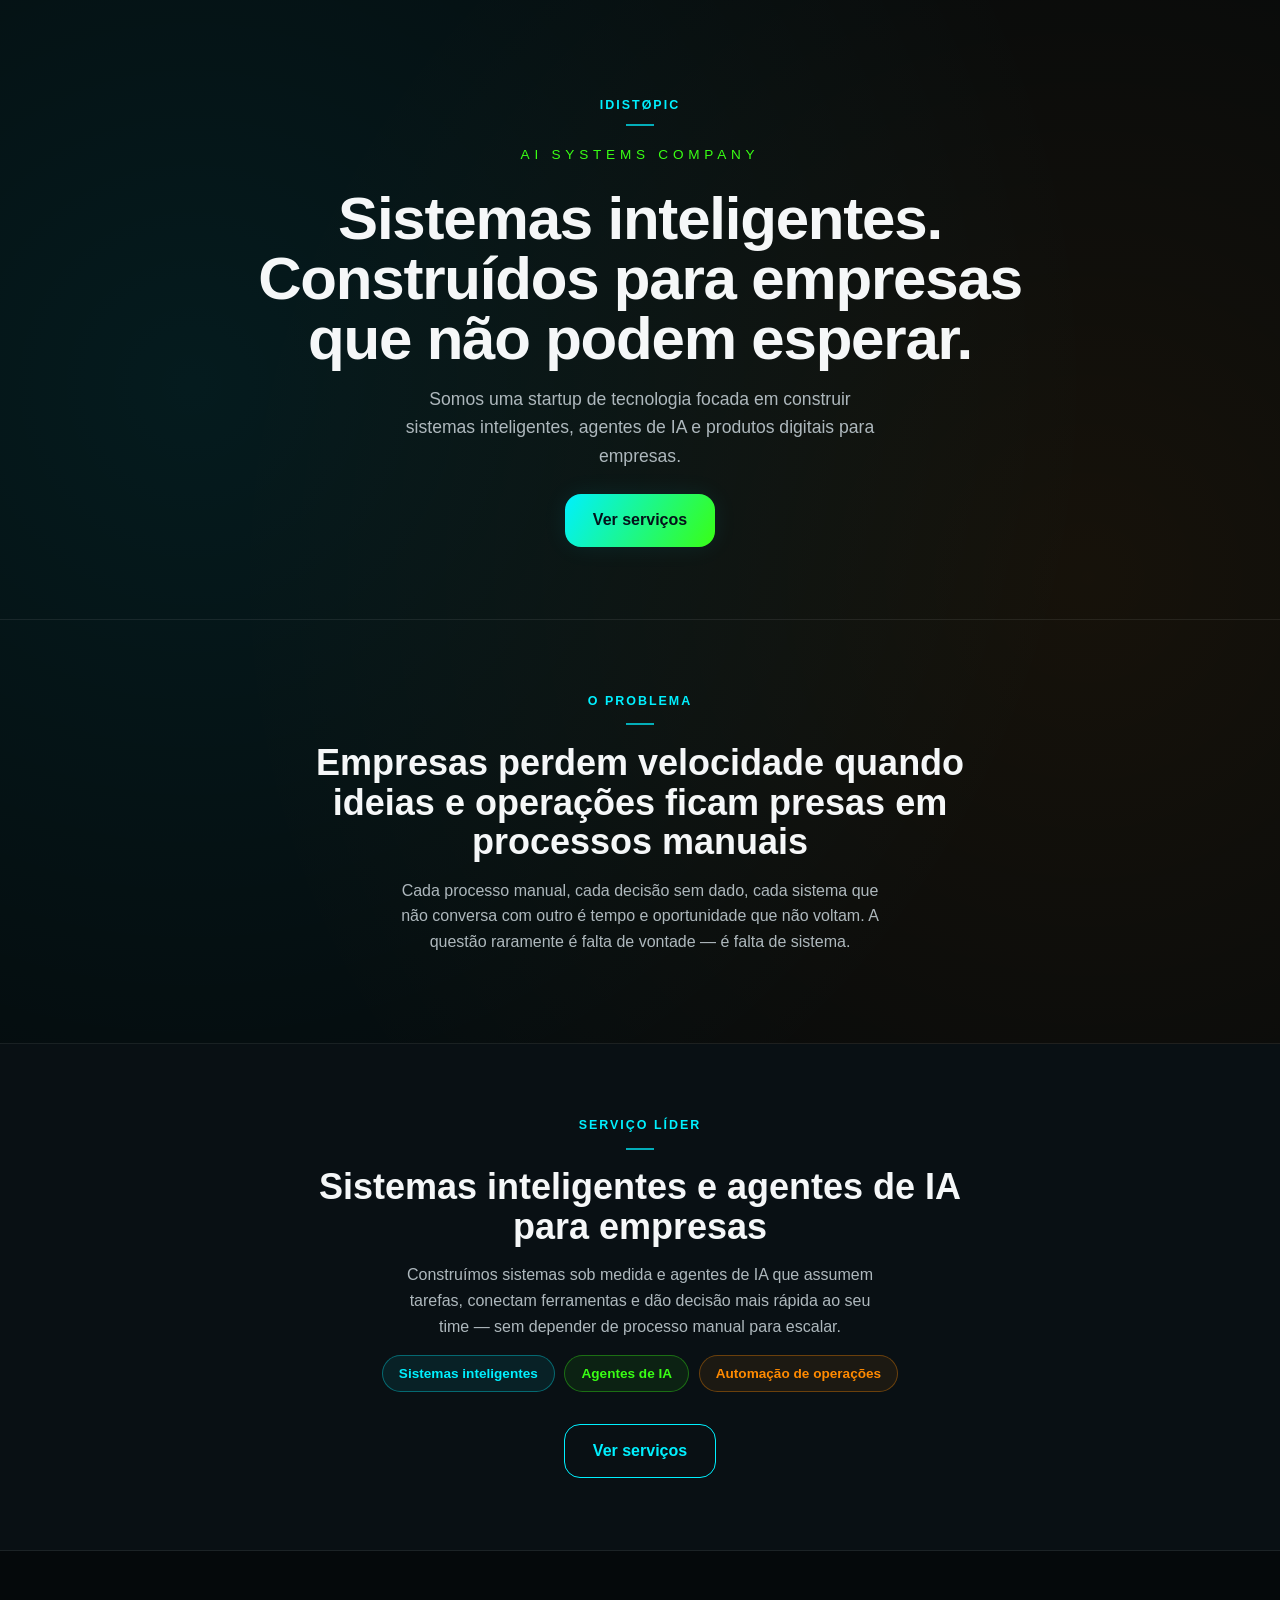
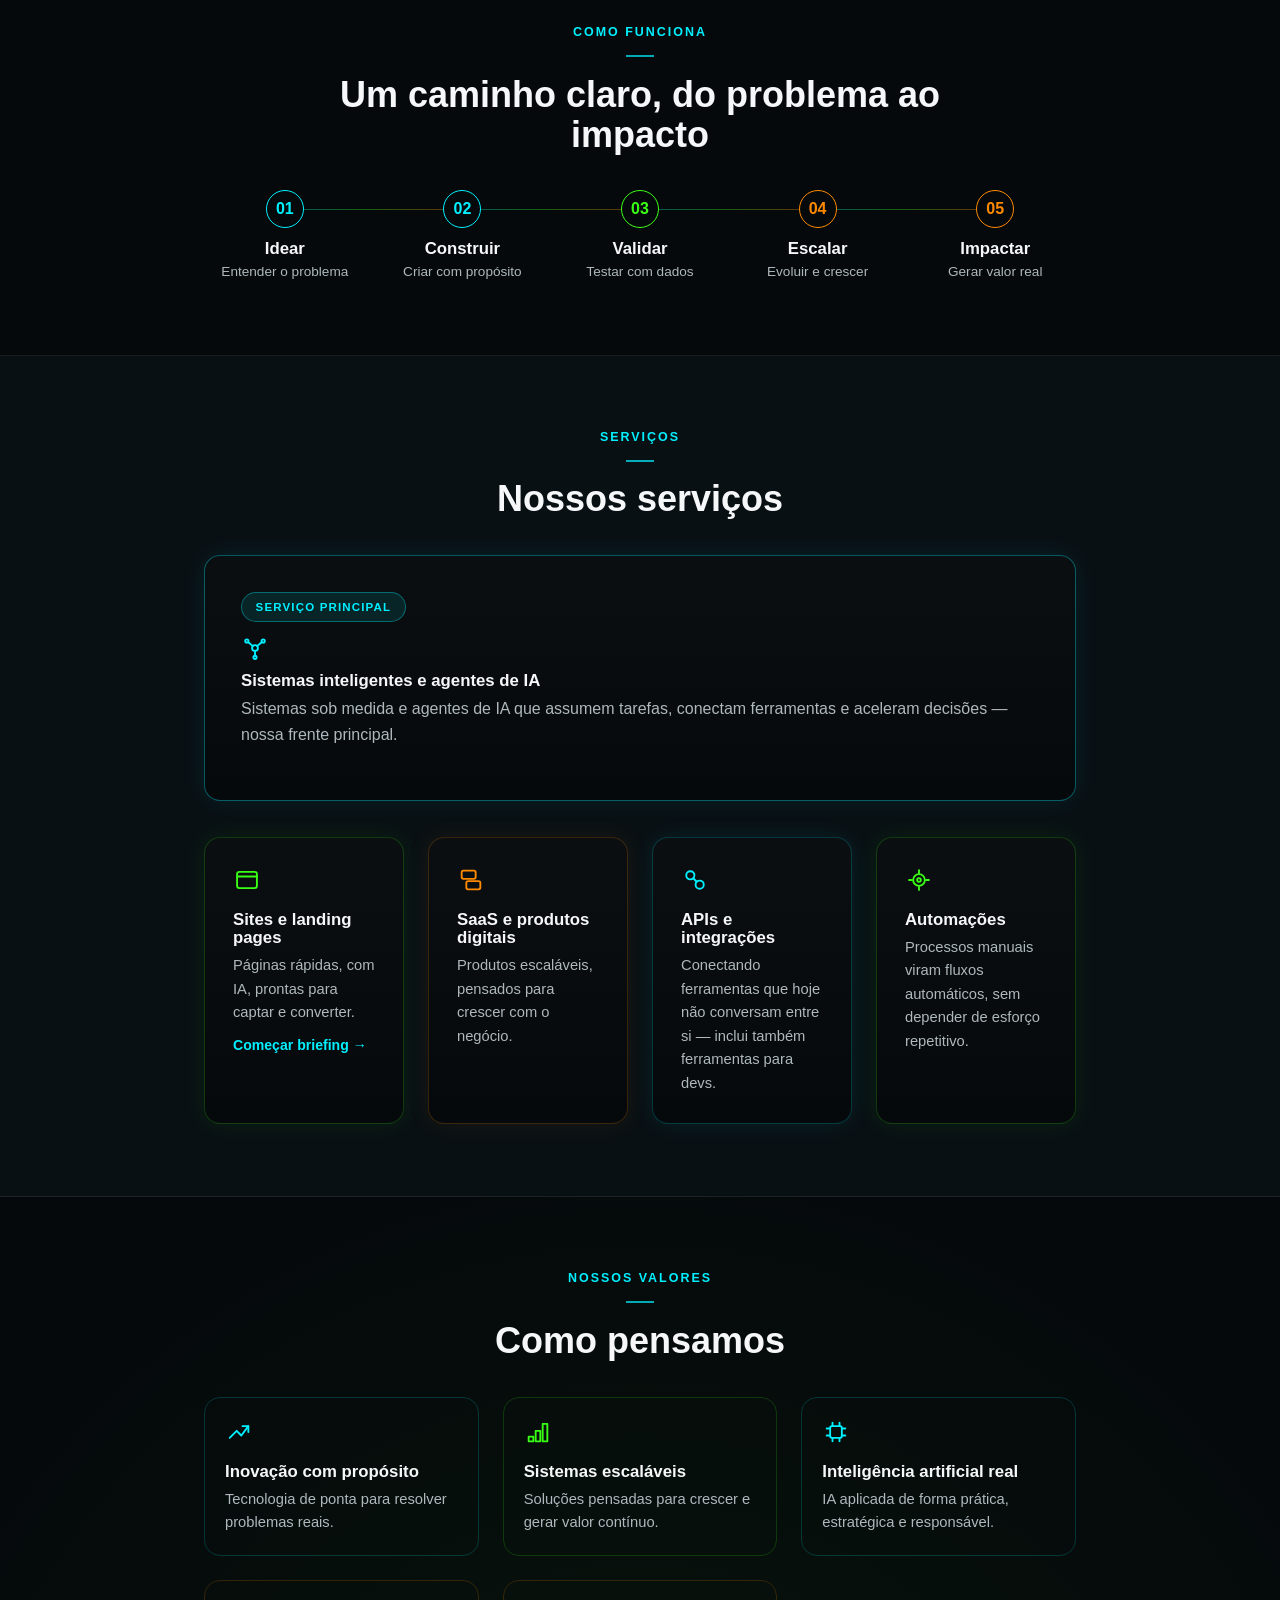
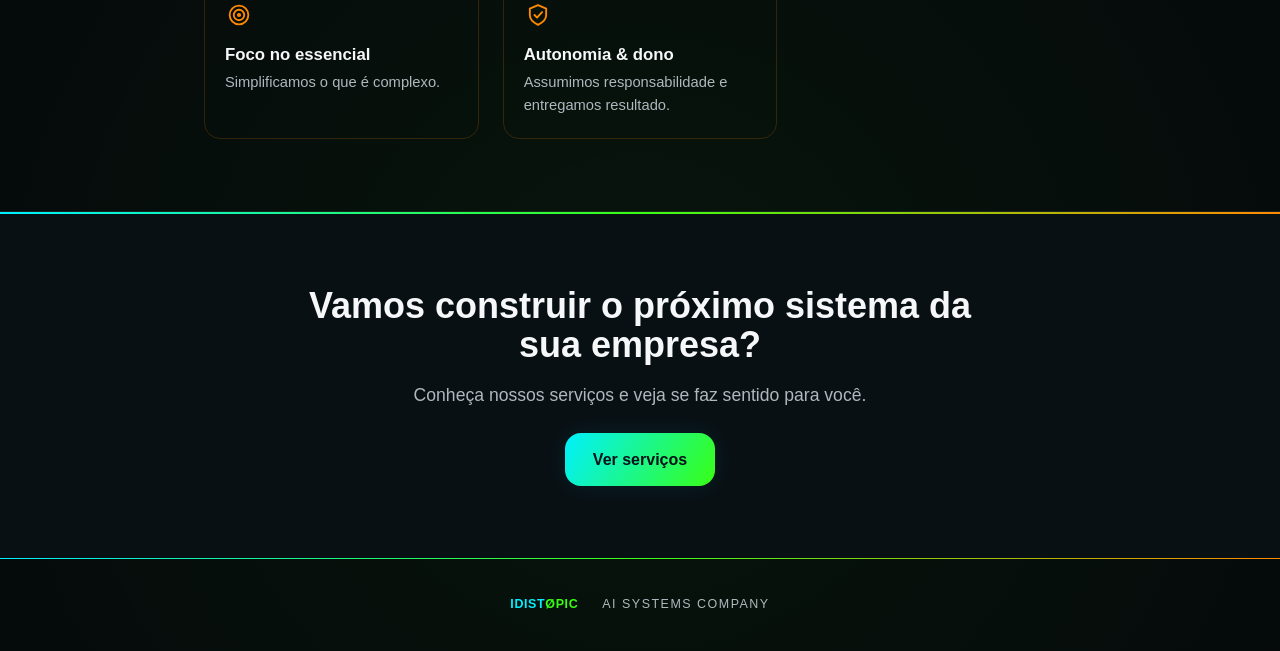
==== index.html @ 80723bc3 "refactor: improve homepage SVG icon sizing" ====
<!-- HOMEPAGE EVOLUTION PASS (2026-07-27) — seção "Serviços" (âncora #servicos,
     sem rota /servicos ainda), movimento leve (hover, scroll-reveal via
     IntersectionObserver em script.js, respeitando prefers-reduced-motion).
     CTA do Hero e CTA final agora apontam para #servicos ("Ver serviços") —
     briefing deixa de ser CTA universal. Só o card "Sites e landing pages"
     aponta para https://www.idistopic.com/briefing (briefing específico de
     landing pages, já existente, conectado a Telegram fora deste repositório —
     não criado nem alterado aqui). Sem formulário, sem backend, sem dependência,
     sem CDN. 
     Ver memory/products/landing-idistopic/DECISIONS.md.

     DEPLOY CANDIDATE (2026-07-27): cópia deste arquivo, sem alteração de
     conteúdo, preparada para servir como root de um projeto Vercel. Ver
     README.md desta pasta antes de qualquer deploy. -->
<!doctype html>
<html lang="pt-BR">
<head>
  <meta charset="utf-8" />
  <meta name="viewport" content="width=device-width, initial-scale=1" />
  <title>IDISTØPIC — AI Systems Company</title>
  <link rel="stylesheet" href="styles.css" />
</head>
<body>

  <main>
  <header class="hero" id="hero">
    <div class="container">
      <p class="eyebrow">IDISTØPIC</p>
      <span class="accent-line"></span>
      <p class="logo-sub">AI Systems Company</p>
      <h1>Sistemas inteligentes. Construídos para empresas que não podem esperar.</h1>
      <p class="lead">Somos uma startup de tecnologia focada em construir sistemas inteligentes, agentes de IA e produtos digitais para empresas.</p>
      <a class="cta cta-primary" href="#servicos">Ver serviços</a>
    </div>
  </header>

  <section class="problema" id="problema">
    <div class="container reveal">
      <p class="eyebrow eyebrow-inline">O problema</p>
      <span class="accent-line"></span>
      <h2>Empresas perdem velocidade quando ideias e operações ficam presas em processos manuais</h2>
      <p>Cada processo manual, cada decisão sem dado, cada sistema que não conversa com outro é tempo e oportunidade que não voltam. A questão raramente é falta de vontade — é falta de sistema.</p>
    </div>
  </section>

  <section class="solucao" id="solucao">
    <div class="container reveal">
      <p class="eyebrow eyebrow-inline">Serviço líder</p>
      <span class="accent-line"></span>
      <h2>Sistemas inteligentes e agentes de IA para empresas</h2>
      <p>Construímos sistemas sob medida e agentes de IA que assumem tarefas, conectam ferramentas e dão decisão mais rápida ao seu time — sem depender de processo manual para escalar.</p>
      <div class="badges">
        <span class="badge badge-cyan">Sistemas inteligentes</span>
        <span class="badge badge-green">Agentes de IA</span>
        <span class="badge badge-orange">Automação de operações</span>
      </div>
      <a class="cta cta-secondary" href="#servicos">Ver serviços</a>
    </div>
  </section>

  <section class="como-funciona" id="como-funciona">
    <div class="container">
      <p class="eyebrow eyebrow-inline">Como funciona</p>
      <span class="accent-line"></span>
      <h2>Um caminho claro, do problema ao impacto</h2>
      <div class="timeline">
        <div class="step step-cyan reveal">
          <span class="step-num">01</span>
          <h3>Idear</h3>
          <p>Entender o problema</p>
        </div>
        <div class="step step-cyan reveal">
          <span class="step-num">02</span>
          <h3>Construir</h3>
          <p>Criar com propósito</p>
        </div>
        <div class="step step-green reveal">
          <span class="step-num">03</span>
          <h3>Validar</h3>
          <p>Testar com dados</p>
        </div>
        <div class="step step-orange reveal">
          <span class="step-num">04</span>
          <h3>Escalar</h3>
          <p>Evoluir e crescer</p>
        </div>
        <div class="step step-orange reveal">
          <span class="step-num">05</span>
          <h3>Impactar</h3>
          <p>Gerar valor real</p>
        </div>
      </div>
    </div>
  </section>

  <section class="servicos" id="servicos">
    <div class="container">
      <p class="eyebrow eyebrow-inline">Serviços</p>
      <span class="accent-line"></span>
      <h2>Nossos serviços</h2>

      <div class="servico-destaque reveal">
        <span class="badge-destaque">Serviço principal</span>
        <span class="card-icon icon-cyan">
          <svg viewBox="0 0 24 24" width="28" height="28" fill="none" stroke="currentColor" stroke-width="1.6" stroke-linecap="round" aria-hidden="true">
            <circle cx="12" cy="12" r="2.5"/>
            <circle cx="5" cy="6" r="1.4"/>
            <circle cx="19" cy="6" r="1.4"/>
            <circle cx="12" cy="20" r="1.4"/>
            <line x1="10.2" y1="10.4" x2="6.3" y2="7.1"/>
            <line x1="13.8" y1="10.4" x2="17.7" y2="7.1"/>
            <line x1="12" y1="14.5" x2="12" y2="18.3"/>
          </svg>
        </span>
        <h3>Sistemas inteligentes e agentes de IA</h3>
        <p>Sistemas sob medida e agentes de IA que assumem tarefas, conectam ferramentas e aceleram decisões — nossa frente principal.</p>
      </div>

      <div class="cards-grid cards-grid-servicos">
        <a class="card reveal" href="https://www.idistopic.com/briefing" target="_blank" rel="noopener noreferrer">
          <span class="card-icon icon-green">
            <svg viewBox="0 0 24 24" width="28" height="28" fill="none" stroke="currentColor" stroke-width="1.6" stroke-linecap="round" stroke-linejoin="round" aria-hidden="true">
              <rect x="3.5" y="5" width="17" height="14" rx="2"/>
              <line x1="3.5" y1="9" x2="20.5" y2="9"/>
            </svg>
          </span>
          <h3>Sites e landing pages</h3>
          <p>Páginas rápidas, com IA, prontas para captar e converter.</p>
          <span class="card-link">Começar briefing →</span>
        </a>
        <div class="card reveal">
          <span class="card-icon icon-orange">
            <svg viewBox="0 0 24 24" width="28" height="28" fill="none" stroke="currentColor" stroke-width="1.6" stroke-linejoin="round" aria-hidden="true">
              <rect x="4" y="4" width="12" height="7" rx="1.5"/>
              <rect x="8" y="13" width="12" height="7" rx="1.5"/>
            </svg>
          </span>
          <h3>SaaS e produtos digitais</h3>
          <p>Produtos escaláveis, pensados para crescer com o negócio.</p>
        </div>
        <div class="card reveal">
          <span class="card-icon icon-cyan">
            <svg viewBox="0 0 24 24" width="28" height="28" fill="none" stroke="currentColor" stroke-width="1.6" stroke-linecap="round" aria-hidden="true">
              <circle cx="8" cy="8" r="3.5"/>
              <circle cx="16" cy="16" r="3.5"/>
              <line x1="10.5" y1="10.5" x2="13.5" y2="13.5"/>
            </svg>
          </span>
          <h3>APIs e integrações</h3>
          <p>Conectando ferramentas que hoje não conversam entre si — inclui também ferramentas para devs.</p>
        </div>
        <div class="card reveal">
          <span class="card-icon icon-green">
            <svg viewBox="0 0 24 24" width="28" height="28" fill="none" stroke="currentColor" stroke-width="1.6" stroke-linecap="round" aria-hidden="true">
              <circle cx="12" cy="12" r="5"/>
              <circle cx="12" cy="12" r="1.6"/>
              <line x1="12" y1="3.5" x2="12" y2="6"/>
              <line x1="12" y1="18" x2="12" y2="20.5"/>
              <line x1="3.5" y1="12" x2="6" y2="12"/>
              <line x1="18" y1="12" x2="20.5" y2="12"/>
            </svg>
          </span>
          <h3>Automações</h3>
          <p>Processos manuais viram fluxos automáticos, sem depender de esforço repetitivo.</p>
        </div>
      </div>
    </div>
  </section>

  <section class="valores" id="valores">
    <div class="container">
      <p class="eyebrow eyebrow-inline">Nossos valores</p>
      <span class="accent-line"></span>
      <h2>Como pensamos</h2>
      <div class="cards-grid cards-grid-5">
        <div class="card card-compact reveal">
          <span class="card-icon icon-cyan">
            <svg viewBox="0 0 24 24" width="28" height="28" fill="none" stroke="currentColor" stroke-width="1.6" stroke-linecap="round" stroke-linejoin="round" aria-hidden="true">
              <polyline points="4,17 10,11 14,15 20,7"/>
              <polyline points="15,7 20,7 20,12"/>
            </svg>
          </span>
          <h3>Inovação com propósito</h3>
          <p>Tecnologia de ponta para resolver problemas reais.</p>
        </div>
        <div class="card card-compact reveal">
          <span class="card-icon icon-green">
            <svg viewBox="0 0 24 24" width="28" height="28" fill="none" stroke="currentColor" stroke-width="1.6" stroke-linejoin="round" aria-hidden="true">
              <rect x="4" y="16" width="4" height="4"/>
              <rect x="10" y="11" width="4" height="9"/>
              <rect x="16" y="5" width="4" height="15"/>
            </svg>
          </span>
          <h3>Sistemas escaláveis</h3>
          <p>Soluções pensadas para crescer e gerar valor contínuo.</p>
        </div>
        <div class="card card-compact reveal">
          <span class="card-icon icon-cyan">
            <svg viewBox="0 0 24 24" width="28" height="28" fill="none" stroke="currentColor" stroke-width="1.6" stroke-linecap="round" stroke-linejoin="round" aria-hidden="true">
              <rect x="7" y="7" width="10" height="10" rx="1.5"/>
              <line x1="9" y1="4" x2="9" y2="7"/>
              <line x1="15" y1="4" x2="15" y2="7"/>
              <line x1="9" y1="17" x2="9" y2="20"/>
              <line x1="15" y1="17" x2="15" y2="20"/>
              <line x1="4" y1="9" x2="7" y2="9"/>
              <line x1="4" y1="15" x2="7" y2="15"/>
              <line x1="17" y1="9" x2="20" y2="9"/>
              <line x1="17" y1="15" x2="20" y2="15"/>
            </svg>
          </span>
          <h3>Inteligência artificial real</h3>
          <p>IA aplicada de forma prática, estratégica e responsável.</p>
        </div>
        <div class="card card-compact reveal">
          <span class="card-icon icon-orange">
            <svg viewBox="0 0 24 24" width="28" height="28" fill="none" stroke="currentColor" stroke-width="1.6" aria-hidden="true">
              <circle cx="12" cy="12" r="8"/>
              <circle cx="12" cy="12" r="4.5"/>
              <circle cx="12" cy="12" r="1"/>
            </svg>
          </span>
          <h3>Foco no essencial</h3>
          <p>Simplificamos o que é complexo.</p>
        </div>
        <div class="card card-compact reveal">
          <span class="card-icon icon-orange">
            <svg viewBox="0 0 24 24" width="28" height="28" fill="none" stroke="currentColor" stroke-width="1.6" stroke-linecap="round" stroke-linejoin="round" aria-hidden="true">
              <path d="M12 3.5 L19 6.5 V12 C19 16 16 18.5 12 20.5 C8 18.5 5 16 5 12 V6.5 Z"/>
              <polyline points="9,12 11.2,14.2 15.5,9.5"/>
            </svg>
          </span>
          <h3>Autonomia &amp; dono</h3>
          <p>Assumimos responsabilidade e entregamos resultado.</p>
        </div>
      </div>
    </div>
  </section>

  <section class="cta-final" id="cta-final">
    <div class="container reveal">
      <h2>Vamos construir o próximo sistema da sua empresa?</h2>
      <p class="lead lead-invertido">Conheça nossos serviços e veja se faz sentido para você.</p>
      <a class="cta cta-primary" href="#servicos">Ver serviços</a>
    </div>
  </section>
  </main>

  <footer class="rodape" id="rodape">
    <div class="container footer-inner">
      <strong class="footer-logo"><span class="cyan">IDIST</span><span class="green">ØPIC</span></strong>
      <span>AI Systems Company</span>
    </div>
  </footer>

  <script src="script.js" defer></script>
</body>
</html>
---- styles.css ----
/* LANDING BRAND REBUILD PASS — dark premium tech, acentos neon.
   Paleta e tipografia pretendida vêm de core/identity.md (Brand Pivot, 2026-07-27).
   Inspirado no brand book de referência do usuário — CSS escrito do zero, não copiado.
   Sem fonte externa/CDN: "Space Grotesk"/"Inter" são só preferência de nome de fonte
   (fallback silencioso para fontes de sistema se não estiverem instaladas — nenhuma
   rede é acessada). Sem framework, sem dependência.

   DEPLOY CANDIDATE (2026-07-27): cópia deste arquivo, sem alteração de conteúdo,
   preparada para servir como root de um projeto Vercel. Ver README.md desta pasta. */

:root {
  --cor-fundo: #05090b;
  --cor-painel: #091014;
  --cor-borda: #263238;
  --linha-fina: rgba(245, 247, 248, 0.08);
  --cor-texto: #f5f7f8;
  --cor-texto-suave: #aeb8bd;
  --cor-ciano: #00f0ff;
  --cor-verde: #39ff14;
  --cor-laranja: #ff8a00;
  --fonte-titulo: "Space Grotesk", -apple-system, "Segoe UI", Roboto, Arial, sans-serif;
  --fonte-texto: "Inter", -apple-system, "Segoe UI", Roboto, Arial, sans-serif;
  --espaco: 1.5rem;
  --raio: 16px;
  --glow-cyan: 0 0 24px rgba(0, 240, 255, 0.08);
  --glow-green: 0 0 24px rgba(57, 255, 20, 0.08);
  --glow-orange: 0 0 24px rgba(255, 138, 0, 0.08);
}

* {
  box-sizing: border-box;
}

body {
  margin: 0;
  font-family: var(--fonte-texto);
  color: var(--cor-texto);
  background:
    radial-gradient(circle at 15% 10%, rgba(0, 240, 255, 0.08), transparent 25%),
    radial-gradient(circle at 85% 15%, rgba(255, 138, 0, 0.07), transparent 25%),
    radial-gradient(circle at 50% 92%, rgba(57, 255, 20, 0.05), transparent 22%),
    var(--cor-fundo);
  line-height: 1.6;
}

.container {
  max-width: 920px;
  margin: 0 auto;
  padding: 0 var(--espaco);
}

h1, h2, h3 {
  font-family: var(--fonte-titulo);
  line-height: 1.1;
  margin-top: 0;
  color: var(--cor-texto);
}

h1 {
  font-size: clamp(2.1rem, 5vw, 3.75rem);
  line-height: 1;
  letter-spacing: -0.02em;
  max-width: 26ch;
  margin: 0.5rem auto 1rem;
}

h2 {
  font-size: clamp(1.5rem, 3vw, 2.25rem);
  text-align: center;
  max-width: 34ch;
  margin: 0 auto 1rem;
}

h3 {
  font-size: 1.05rem;
  margin-bottom: 0.4rem;
}

p {
  margin: 0 0 1rem;
  color: var(--cor-texto-suave);
}

.eyebrow {
  text-transform: uppercase;
  letter-spacing: 0.16em;
  font-size: 0.78rem;
  font-weight: 700;
  color: var(--cor-ciano);
  margin-bottom: 0.5rem;
  text-align: center;
}

.eyebrow-inline {
  margin-bottom: 0.75rem;
}

.accent-line {
  display: block;
  width: 28px;
  height: 2px;
  margin: 0 auto 1.1rem;
  background: var(--cor-ciano);
  opacity: 0.7;
}

.logo-sub {
  text-align: center;
  text-transform: uppercase;
  letter-spacing: 0.35em;
  font-size: 0.85rem;
  color: var(--cor-verde);
  margin: 0 0 1.5rem;
}

.lead {
  color: var(--cor-texto-suave);
  font-size: 1.1rem;
  max-width: 50ch;
  margin-left: auto;
  margin-right: auto;
  text-align: center;
}

header.hero {
  text-align: center;
  padding: clamp(3rem, 9vw, 6rem) 0 clamp(2.5rem, 7vw, 4.5rem);
  border-bottom: 1px solid var(--linha-fina);
}

section {
  padding: clamp(2.75rem, 7vw, 4.5rem) 0;
  border-bottom: 1px solid var(--linha-fina);
  text-align: center;
}

.solucao,
.servicos,
.cta-final {
  background: var(--cor-painel);
}

.problema p {
  max-width: 54ch;
  margin-left: auto;
  margin-right: auto;
}

.solucao p {
  max-width: 54ch;
  margin-left: auto;
  margin-right: auto;
}

.badges {
  display: flex;
  flex-wrap: wrap;
  justify-content: center;
  gap: 0.6rem;
  margin-bottom: var(--espaco);
}

.badge {
  border-radius: 999px;
  padding: 0.4rem 1rem;
  font-size: 0.85rem;
  font-weight: 600;
  border: 1px solid transparent;
}

.badge-cyan {
  background: rgba(0, 240, 255, 0.08);
  color: var(--cor-ciano);
  border-color: rgba(0, 240, 255, 0.35);
}

.badge-green {
  background: rgba(57, 255, 20, 0.08);
  color: var(--cor-verde);
  border-color: rgba(57, 255, 20, 0.35);
}

.badge-orange {
  background: rgba(255, 138, 0, 0.08);
  color: var(--cor-laranja);
  border-color: rgba(255, 138, 0, 0.35);
}

/* Como funciona — timeline de 5 passos */

.timeline {
  display: grid;
  grid-template-columns: repeat(5, 1fr);
  gap: 1rem;
  margin-top: calc(var(--espaco) * 1.5);
  text-align: center;
}

.step {
  position: relative;
}

.step:not(:last-child)::after {
  content: "";
  position: absolute;
  top: 19px;
  left: 50%;
  width: 100%;
  height: 1px;
  background: linear-gradient(90deg, var(--cor-ciano), var(--cor-verde), var(--cor-laranja));
  opacity: 0.35;
  z-index: 0;
}

.step-num {
  display: inline-flex;
  align-items: center;
  justify-content: center;
  width: 38px;
  height: 38px;
  border-radius: 50%;
  border: 1px solid currentColor;
  background: var(--cor-fundo);
  position: relative;
  z-index: 1;
  font-family: var(--fonte-titulo);
  font-weight: 700;
}

.step-cyan { color: var(--cor-ciano); }
.step-green { color: var(--cor-verde); }
.step-orange { color: var(--cor-laranja); }

.step h3 {
  margin: 0.75rem 0 0.15rem;
  color: var(--cor-texto);
}

.step p {
  font-size: 0.85rem;
  margin: 0;
}

/* Cards — produtos/capacidades e valores */

.cards-grid {
  display: grid;
  grid-template-columns: repeat(3, 1fr);
  gap: var(--espaco);
  margin-top: calc(var(--espaco) * 1.5);
  text-align: left;
}

.card {
  background:
    linear-gradient(180deg, rgba(245, 247, 248, 0.025), rgba(245, 247, 248, 0)),
    var(--cor-fundo);
  border: 1px solid var(--linha-fina);
  border-radius: var(--raio);
  padding: clamp(1.15rem, 3vw, 1.75rem);
}

.card-icon {
  display: inline-block;
  margin-bottom: 0.6rem;
}

.card-icon svg {
  display: block;
  width: 1.75rem;
  height: 1.75rem;
}

.icon-cyan { color: var(--cor-ciano); }
.icon-green { color: var(--cor-verde); }
.icon-orange { color: var(--cor-laranja); }

.card p {
  margin-bottom: 0;
  font-size: 0.92rem;
}

a.card {
  display: block;
  color: inherit;
  text-decoration: none;
  cursor: pointer;
}

.card-link {
  display: inline-block;
  margin-top: 0.6rem;
  color: var(--cor-ciano);
  font-size: 0.88rem;
  font-weight: 600;
}

.cards-grid-servicos {
  grid-template-columns: repeat(4, 1fr);
}

.servico-destaque {
  text-align: left;
  background:
    linear-gradient(180deg, rgba(245, 247, 248, 0.025), rgba(245, 247, 248, 0)),
    var(--cor-fundo);
  border: 1px solid rgba(0, 240, 255, 0.35);
  border-radius: var(--raio);
  padding: clamp(1.5rem, 4vw, 2.25rem);
  box-shadow: var(--glow-cyan);
  margin-top: calc(var(--espaco) * 1.5);
}

.badge-destaque {
  display: inline-block;
  text-transform: uppercase;
  letter-spacing: 0.1em;
  font-size: 0.72rem;
  font-weight: 700;
  color: var(--cor-ciano);
  background: rgba(0, 240, 255, 0.1);
  border: 1px solid rgba(0, 240, 255, 0.35);
  border-radius: 999px;
  padding: 0.3rem 0.85rem;
  margin-bottom: 0.75rem;
}

.servico-destaque .card-icon {
  display: block;
}

.servicos .card:nth-child(1) {
  border-color: rgba(57, 255, 20, 0.2);
  box-shadow: var(--glow-green);
}

.servicos .card:nth-child(2) {
  border-color: rgba(255, 138, 0, 0.2);
  box-shadow: var(--glow-orange);
}

.servicos .card:nth-child(3) {
  border-color: rgba(0, 240, 255, 0.2);
  box-shadow: var(--glow-cyan);
}

.servicos .card:nth-child(4) {
  border-color: rgba(57, 255, 20, 0.2);
  box-shadow: var(--glow-green);
}

.card-compact {
  background: transparent;
  padding: clamp(0.9rem, 2.4vw, 1.25rem);
}

.valores .card:nth-child(1),
.valores .card:nth-child(3) {
  border-color: rgba(0, 240, 255, 0.18);
}

.valores .card:nth-child(2) {
  border-color: rgba(57, 255, 20, 0.18);
}

.valores .card:nth-child(4),
.valores .card:nth-child(5) {
  border-color: rgba(255, 138, 0, 0.18);
}

/* CTA final */

.cta-final {
  border-top: 2px solid;
  border-image: linear-gradient(90deg, var(--cor-ciano), var(--cor-verde), var(--cor-laranja)) 1;
}

.lead-invertido {
  color: var(--cor-texto-suave);
}

/* Rodapé */

footer.rodape {
  padding: calc(var(--espaco) * 1.5) 0;
  font-size: 0.85rem;
  color: var(--cor-texto-suave);
  text-align: center;
}

.footer-inner {
  display: flex;
  flex-wrap: wrap;
  justify-content: center;
  align-items: center;
  gap: 0.75rem 1.5rem;
  text-transform: uppercase;
  letter-spacing: 0.12em;
  font-size: 0.78rem;
}

.footer-logo {
  font-family: var(--fonte-titulo);
  letter-spacing: 0.05em;
  color: var(--cor-texto);
}

.cyan { color: var(--cor-ciano); }
.green { color: var(--cor-verde); }

/* CTA (botões) */

.cta {
  display: inline-block;
  margin-top: 0.5rem;
  padding: 0.85rem 1.75rem;
  border-radius: var(--raio);
  border: none;
  font-size: 1rem;
  font-weight: 700;
  font-family: var(--fonte-texto);
  text-decoration: none;
  cursor: pointer;
}

.cta-primary {
  background: linear-gradient(120deg, var(--cor-ciano), var(--cor-verde));
  color: #04121a;
  box-shadow: var(--glow-cyan);
}

.cta-secondary {
  background: transparent;
  color: var(--cor-ciano);
  border: 1px solid var(--cor-ciano);
}

/* Movimento leve — hover (filter é sempre seguro; transform só sem prefers-reduced-motion) */

.card,
.cta {
  transition: filter 0.2s ease;
}

.card:hover {
  filter: brightness(1.08);
}

.cta:hover {
  filter: brightness(1.06);
}

@media (prefers-reduced-motion: no-preference) {
  .card {
    transition: transform 0.2s ease, filter 0.2s ease;
  }

  .card:hover {
    transform: translateY(-4px);
  }

  .cta {
    transition: transform 0.15s ease, filter 0.15s ease, box-shadow 0.2s ease;
  }

  .cta:hover {
    transform: translateY(-2px);
  }
}

/* Scroll-reveal — visível por padrão; só anima se o usuário não pediu menos movimento
   (progressive enhancement: sem JS ou com prefers-reduced-motion, conteúdo já aparece) */

.reveal {
  opacity: 1;
}

@media (prefers-reduced-motion: no-preference) {
  .reveal {
    opacity: 0;
    transform: translateY(16px);
    transition: opacity 0.6s ease, transform 0.6s ease;
  }

  .reveal.is-visible {
    opacity: 1;
    transform: none;
  }
}

/* Responsivo */

@media (max-width: 900px) {
  .cards-grid {
    grid-template-columns: repeat(2, 1fr);
  }
}

@media (max-width: 720px) {
  .timeline {
    grid-template-columns: 1fr;
    gap: 1.5rem;
  }

  .step::after {
    display: none;
  }
}

@media (max-width: 560px) {
  :root {
    --espaco: 1.15rem;
  }

  .cards-grid {
    grid-template-columns: 1fr;
  }
}

@media (max-width: 480px) {
  .cta {
    display: block;
    width: 100%;
    text-align: center;
  }
}
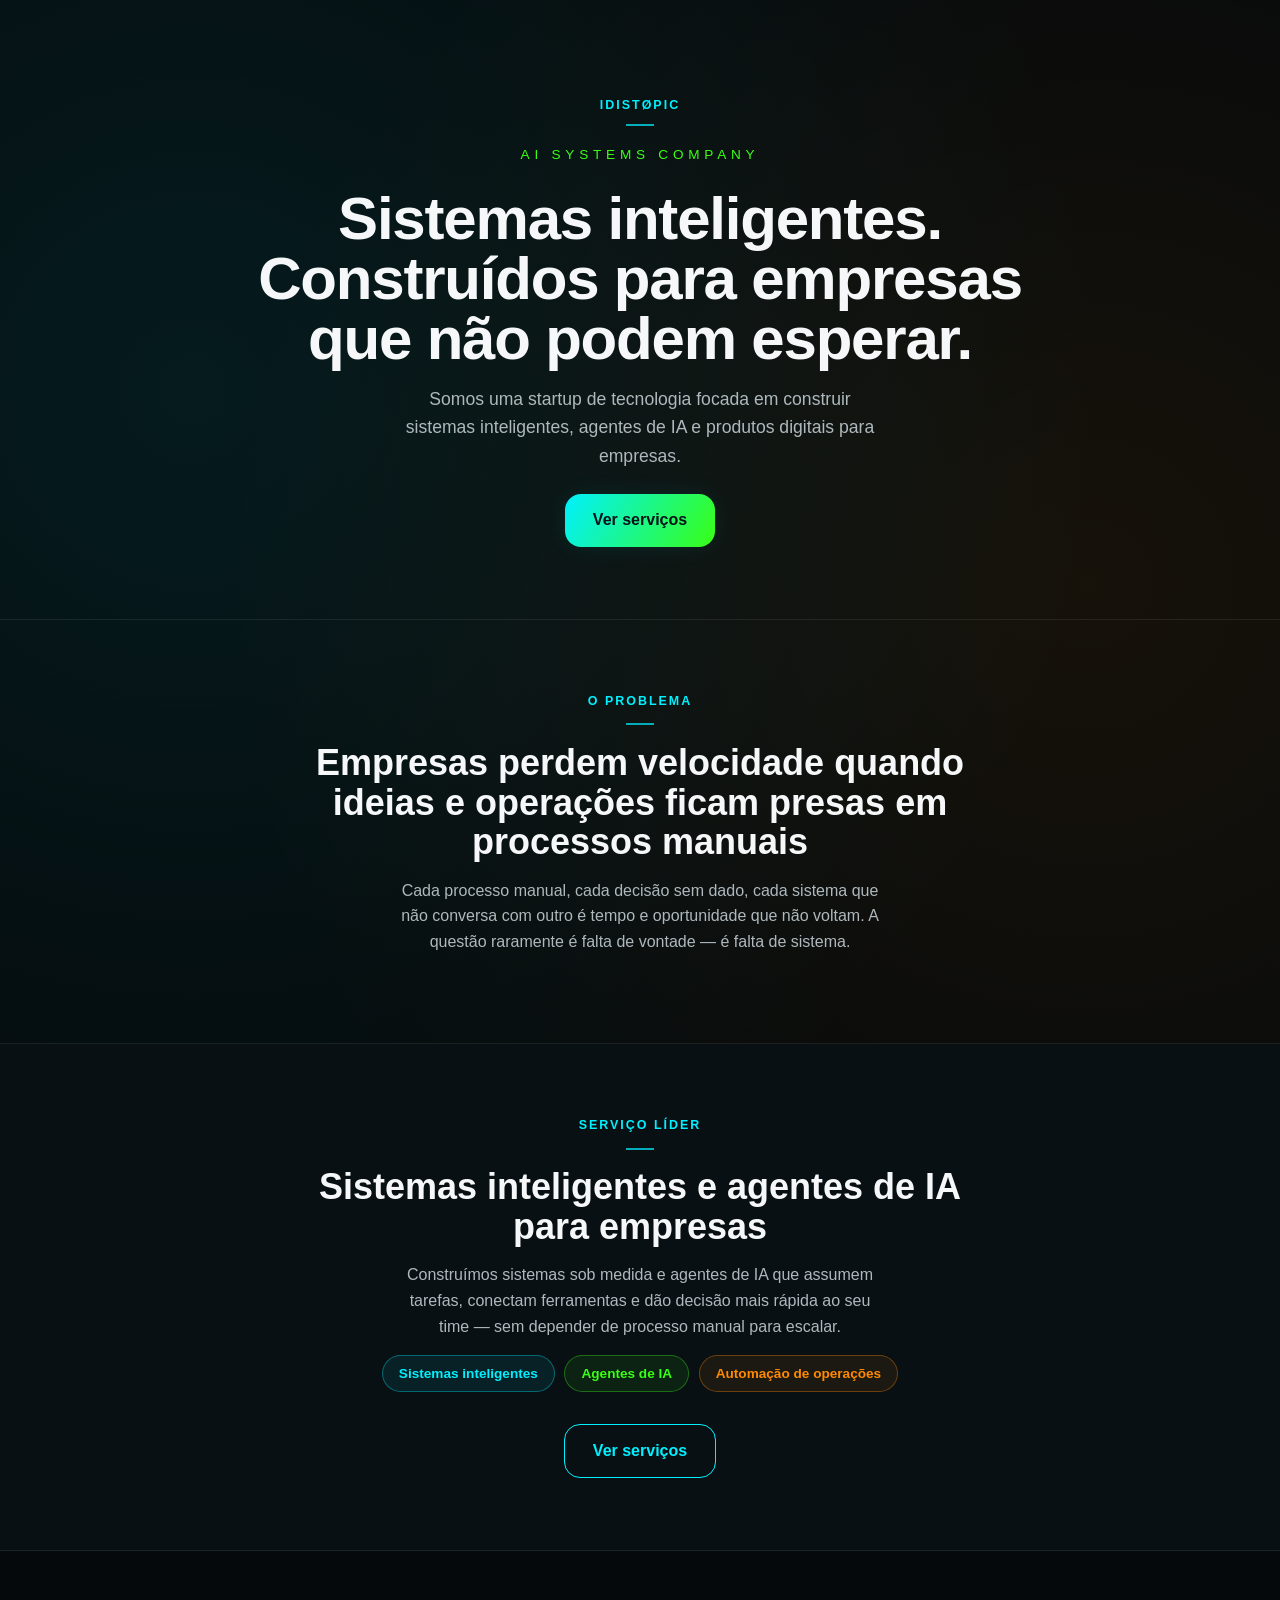
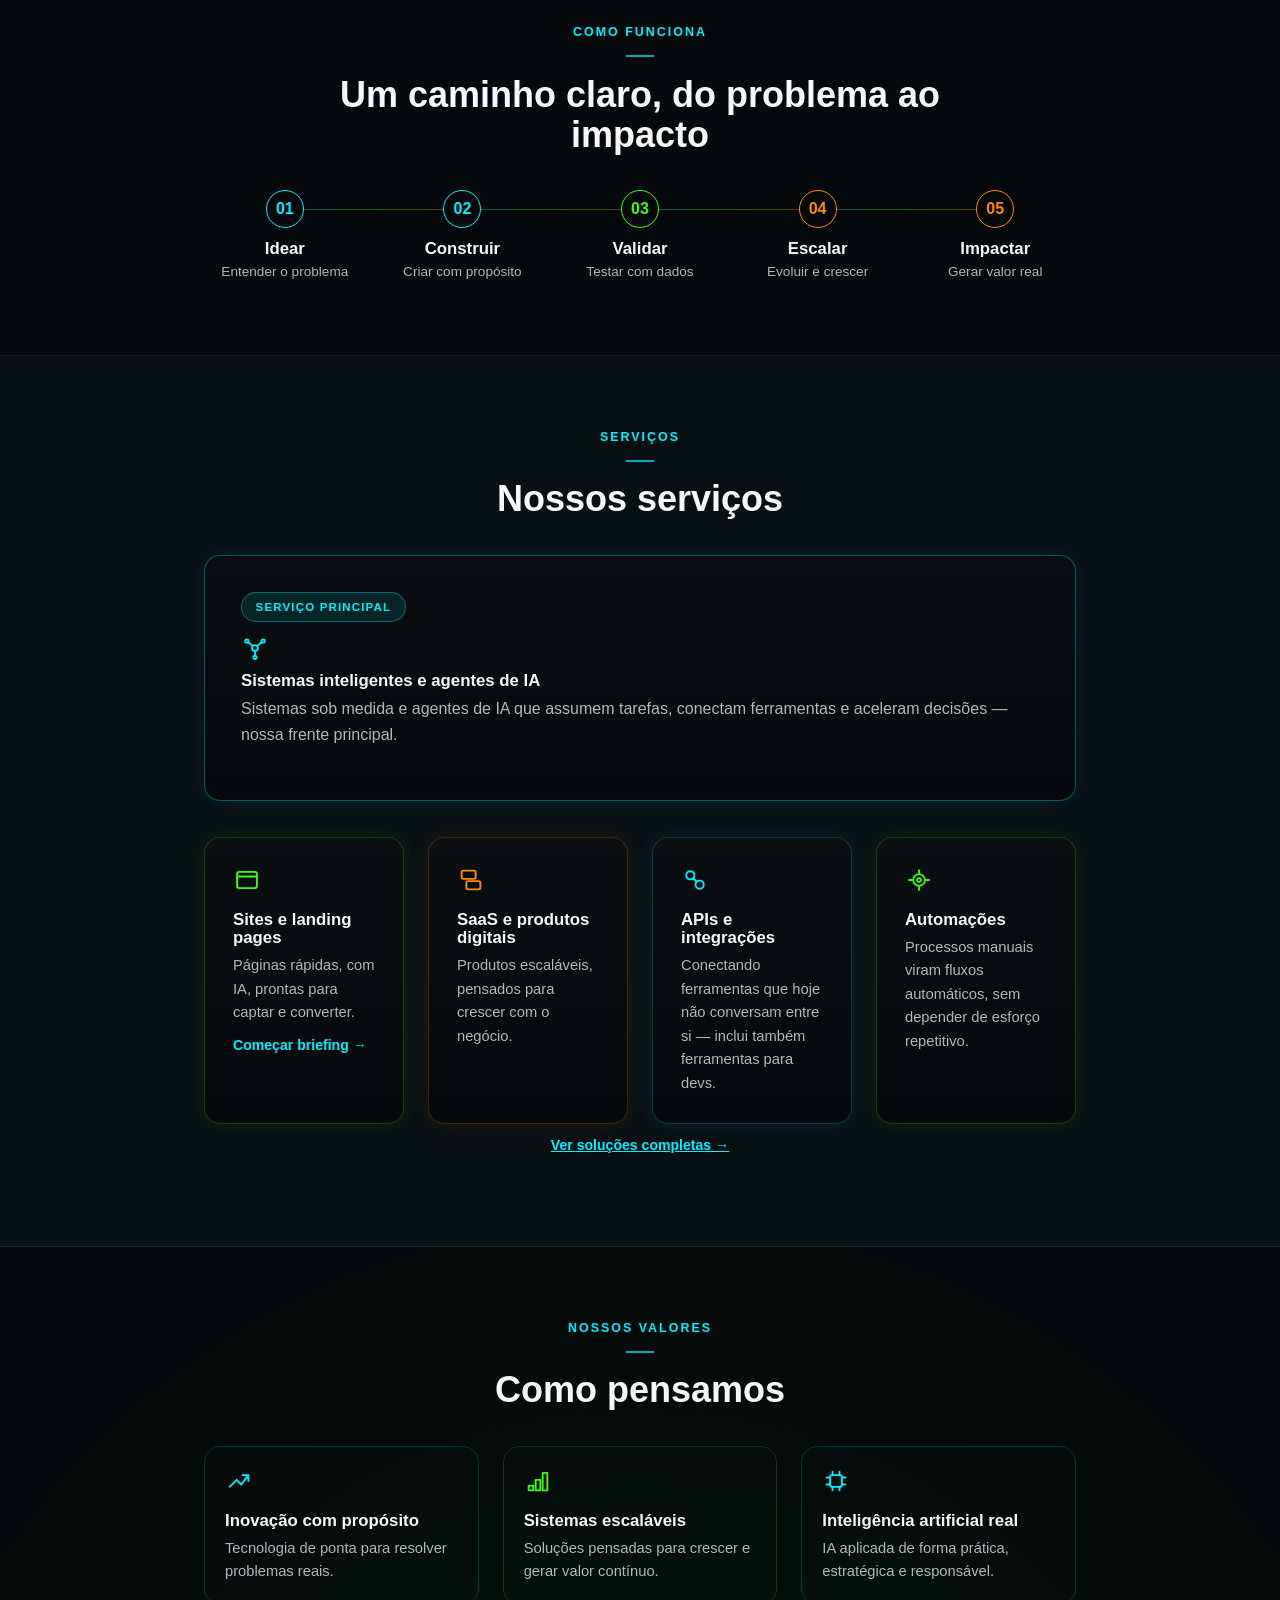
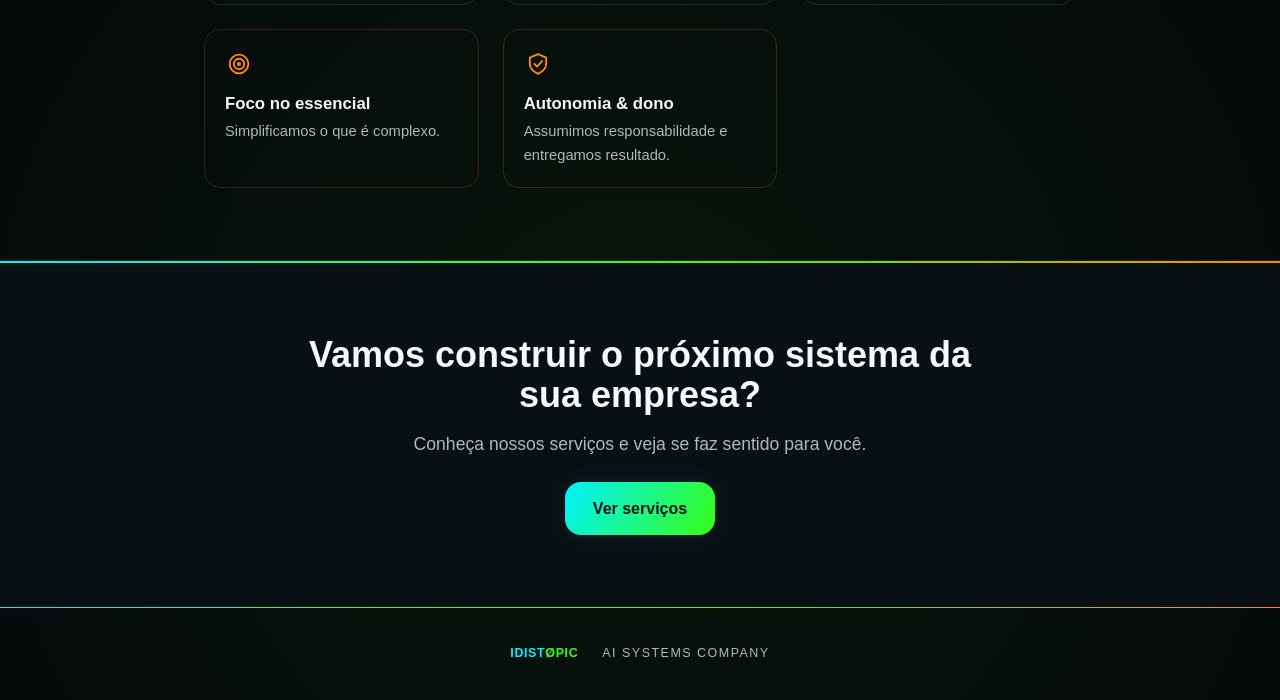
==== commit 980dd582: "feat: link homepage to solutions page" ====
--- a/index.html
+++ b/index.html
@@ -30,7 +30,7 @@
       <p class="logo-sub">AI Systems Company</p>
       <h1>Sistemas inteligentes. Construídos para empresas que não podem esperar.</h1>
       <p class="lead">Somos uma startup de tecnologia focada em construir sistemas inteligentes, agentes de IA e produtos digitais para empresas.</p>
-      <a class="cta cta-primary" href="#servicos">Ver serviços</a>
+      <a class="cta cta-primary" href="/solucoes">Ver serviços</a>
     </div>
   </header>
 
@@ -54,7 +54,7 @@
         <span class="badge badge-green">Agentes de IA</span>
         <span class="badge badge-orange">Automação de operações</span>
       </div>
-      <a class="cta cta-secondary" href="#servicos">Ver serviços</a>
+      <a class="cta cta-secondary" href="/solucoes">Ver serviços</a>
     </div>
   </section>
 
@@ -164,6 +164,8 @@
           <p>Processos manuais viram fluxos automáticos, sem depender de esforço repetitivo.</p>
         </div>
       </div>
+
+      <p><a class="card-link" href="/solucoes">Ver soluções completas →</a></p>
     </div>
   </section>
 
@@ -240,7 +242,7 @@
     <div class="container reveal">
       <h2>Vamos construir o próximo sistema da sua empresa?</h2>
       <p class="lead lead-invertido">Conheça nossos serviços e veja se faz sentido para você.</p>
-      <a class="cta cta-primary" href="#servicos">Ver serviços</a>
+      <a class="cta cta-primary" href="/solucoes">Ver serviços</a>
     </div>
   </section>
   </main>
--- a/styles.css
+++ b/styles.css
@@ -442,11 +442,13 @@
   transition: filter 0.2s ease;
 }
 
-.card:hover {
+.card:hover,
+.card:focus-visible {
   filter: brightness(1.08);
 }
 
-.cta:hover {
+.cta:hover,
+.cta:focus-visible {
   filter: brightness(1.06);
 }
 
@@ -455,7 +457,8 @@
     transition: transform 0.2s ease, filter 0.2s ease;
   }
 
-  .card:hover {
+  .card:hover,
+  .card:focus-visible {
     transform: translateY(-4px);
   }
 
@@ -463,8 +466,13 @@
     transition: transform 0.15s ease, filter 0.15s ease, box-shadow 0.2s ease;
   }
 
-  .cta:hover {
+  .cta:hover,
+  .cta:focus-visible {
     transform: translateY(-2px);
+  }
+
+  .cta:active {
+    transform: scale(0.97);
   }
 }
 
@@ -488,6 +496,49 @@
   }
 }
 
+/* Motion Design Pass (2026-07-28) — entrada do Hero + scroll suave.
+   Plano: memory/products/landing-idistopic (Skill motion-design).
+   Conteúdo do Hero é visível por padrão (fora da media query abaixo);
+   anima só quando o usuário não pediu menos movimento. CSS puro, sem JS. */
+
+@media (prefers-reduced-motion: no-preference) {
+  html {
+    scroll-behavior: smooth;
+  }
+}
+
+@keyframes hero-entrada {
+  from {
+    opacity: 0;
+    transform: translateY(12px);
+  }
+  to {
+    opacity: 1;
+    transform: none;
+  }
+}
+
+@media (prefers-reduced-motion: no-preference) {
+  header.hero h1,
+  header.hero .lead,
+  header.hero .cta {
+    opacity: 0;
+    animation: hero-entrada 0.55s ease-out forwards;
+  }
+
+  header.hero h1 {
+    animation-delay: 0.05s;
+  }
+
+  header.hero .lead {
+    animation-delay: 0.13s;
+  }
+
+  header.hero .cta {
+    animation-delay: 0.21s;
+  }
+}
+
 /* Responsivo */
 
 @media (max-width: 900px) {
@@ -524,3 +575,75 @@
     text-align: center;
   }
 }
+
+/* SOLUÇÕES PASS (2026-07-28) — página /solucoes.html, reaproveita variáveis
+   e classes já existentes (.card-icon, .cta, .reveal etc.). Só classes novas
+   abaixo, sem alterar nenhuma regra anterior. */
+
+.voltar-home {
+  display: inline-block;
+  margin-bottom: 1rem;
+  font-size: 0.85rem;
+  color: var(--cor-texto-suave);
+  text-decoration: none;
+}
+
+.voltar-home:hover,
+.voltar-home:focus-visible {
+  color: var(--cor-ciano);
+}
+
+.solucoes-lista {
+  display: flex;
+  flex-direction: column;
+  gap: calc(var(--espaco) * 1.5);
+  margin-top: calc(var(--espaco) * 1.5);
+  text-align: left;
+}
+
+.solucao-bloco {
+  background:
+    linear-gradient(180deg, rgba(245, 247, 248, 0.025), rgba(245, 247, 248, 0)),
+    var(--cor-fundo);
+  border: 1px solid var(--linha-fina);
+  border-radius: var(--raio);
+  padding: clamp(1.5rem, 4vw, 2.25rem);
+}
+
+.solucao-titulo {
+  text-align: left;
+  margin: 0.6rem 0 1rem;
+}
+
+.solucao-meta {
+  display: grid;
+  grid-template-columns: repeat(2, 1fr);
+  gap: 1rem 1.5rem;
+  margin-bottom: 1.25rem;
+}
+
+.solucao-meta p {
+  margin-bottom: 0;
+  font-size: 0.92rem;
+}
+
+.solucao-label {
+  display: block;
+  text-transform: uppercase;
+  letter-spacing: 0.08em;
+  font-size: 0.72rem;
+  font-weight: 700;
+  color: var(--cor-ciano);
+  margin-bottom: 0.3rem;
+}
+
+.solucao-nota {
+  font-size: 0.88rem;
+  font-style: italic;
+}
+
+@media (max-width: 720px) {
+  .solucao-meta {
+    grid-template-columns: 1fr;
+  }
+}
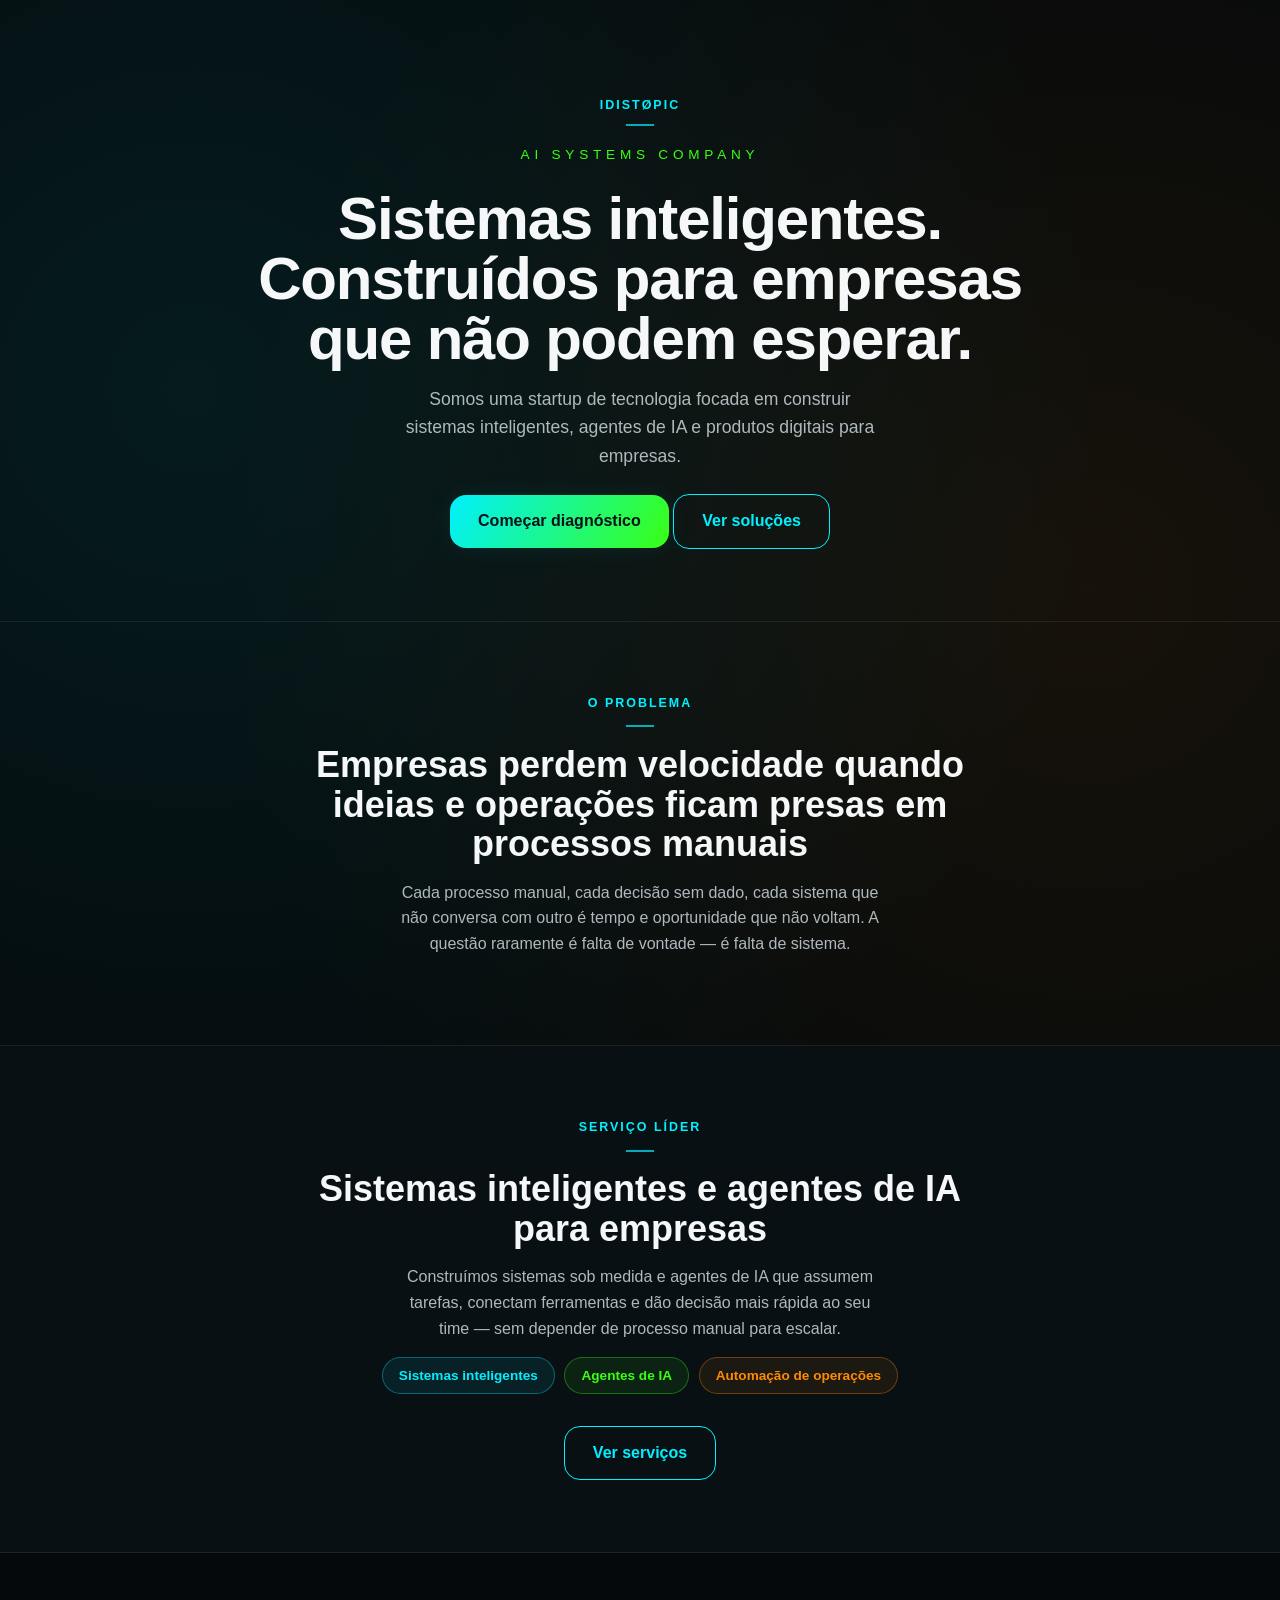
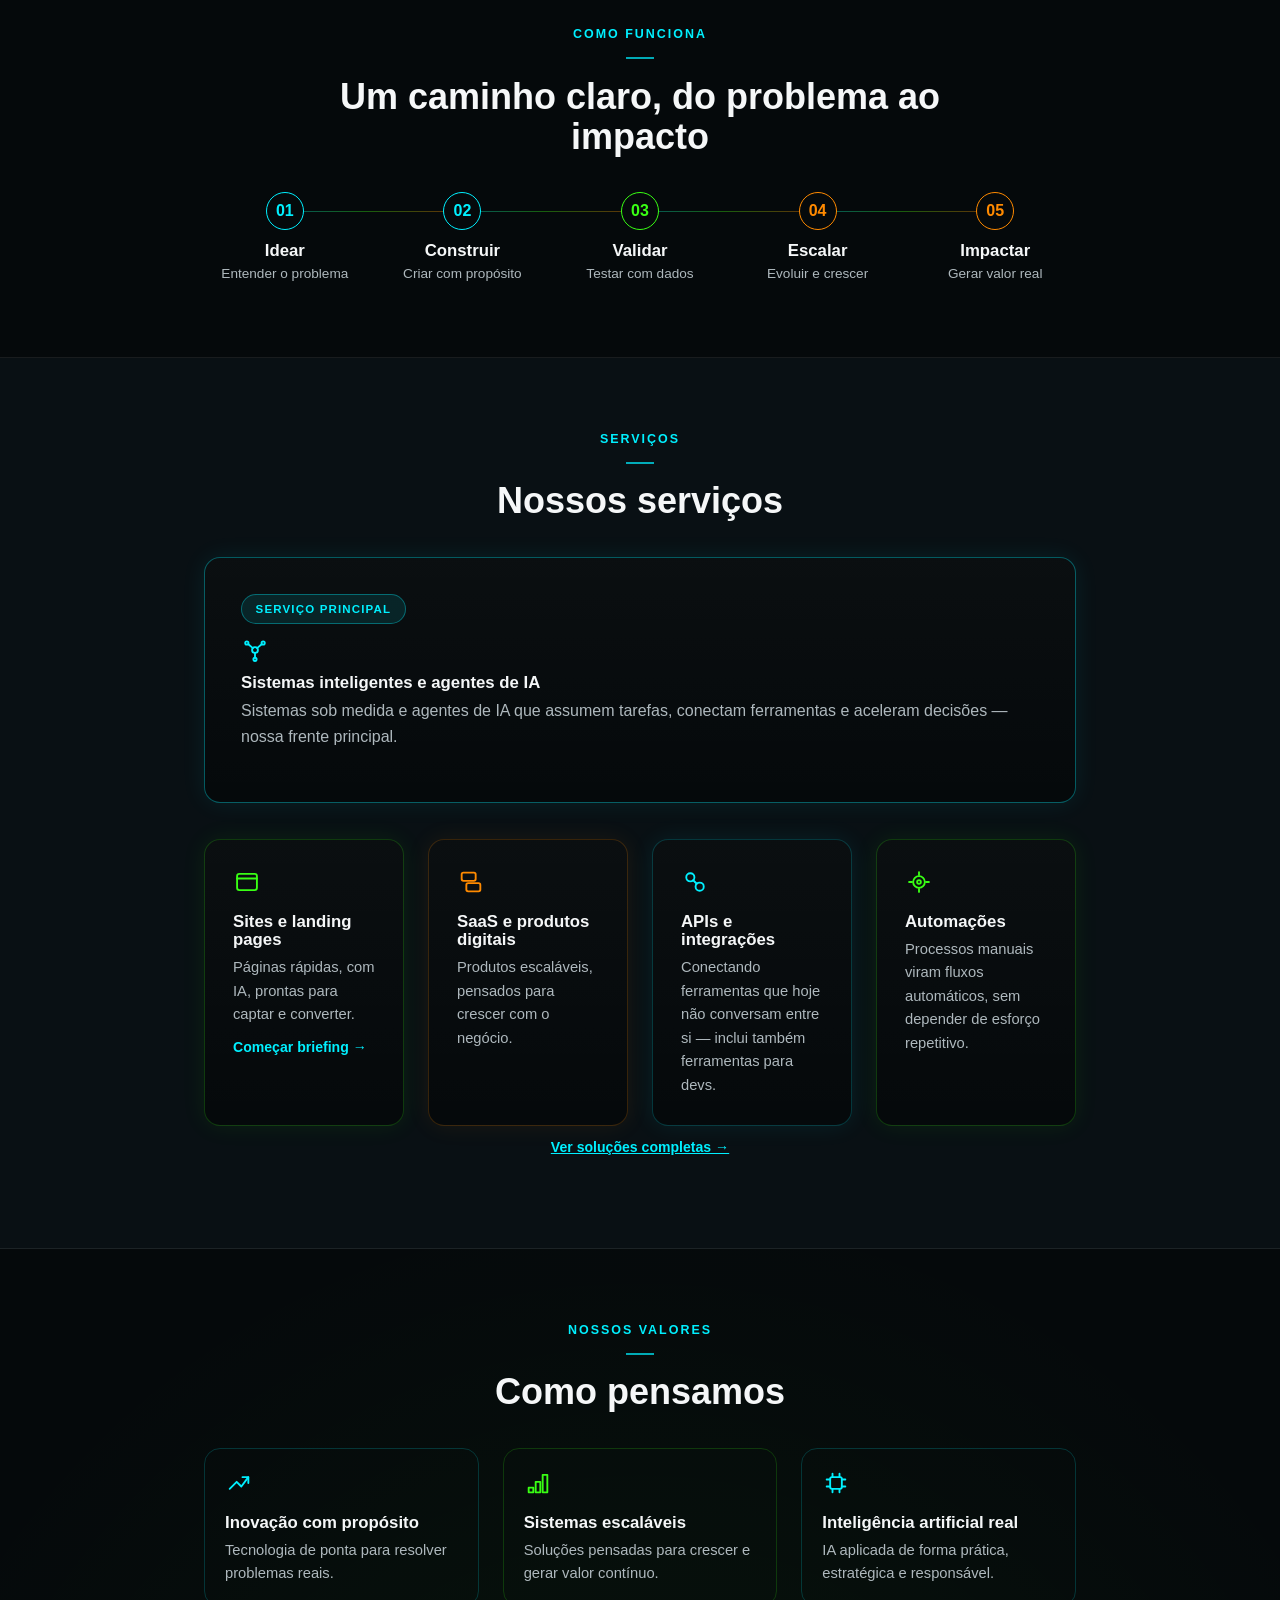
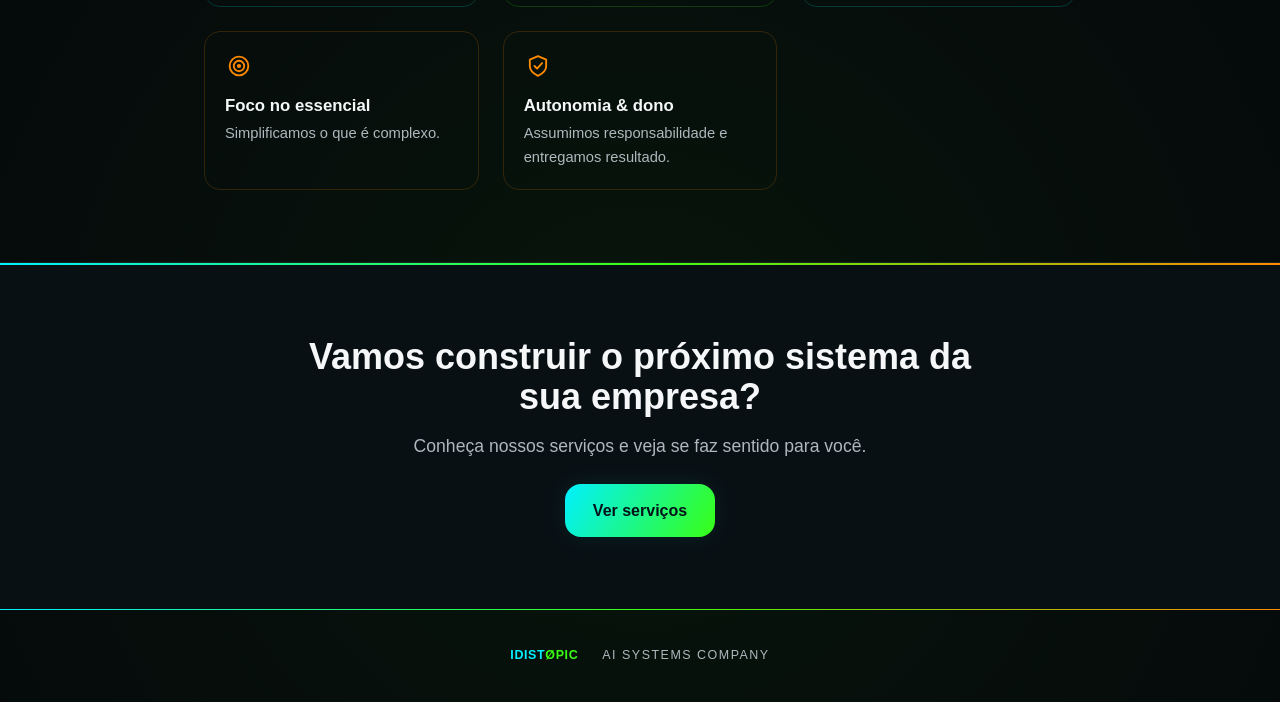
==== commit 1cb92747: "feat: add diagnostic CTA to homepage hero" ====
--- a/index.html
+++ b/index.html
@@ -30,7 +30,8 @@
       <p class="logo-sub">AI Systems Company</p>
       <h1>Sistemas inteligentes. Construídos para empresas que não podem esperar.</h1>
       <p class="lead">Somos uma startup de tecnologia focada em construir sistemas inteligentes, agentes de IA e produtos digitais para empresas.</p>
-      <a class="cta cta-primary" href="/solucoes">Ver serviços</a>
+      <a class="cta cta-primary" href="/diagnostico">Começar diagnóstico</a>
+      <a class="cta cta-secondary" href="/solucoes">Ver soluções</a>
     </div>
   </header>
 
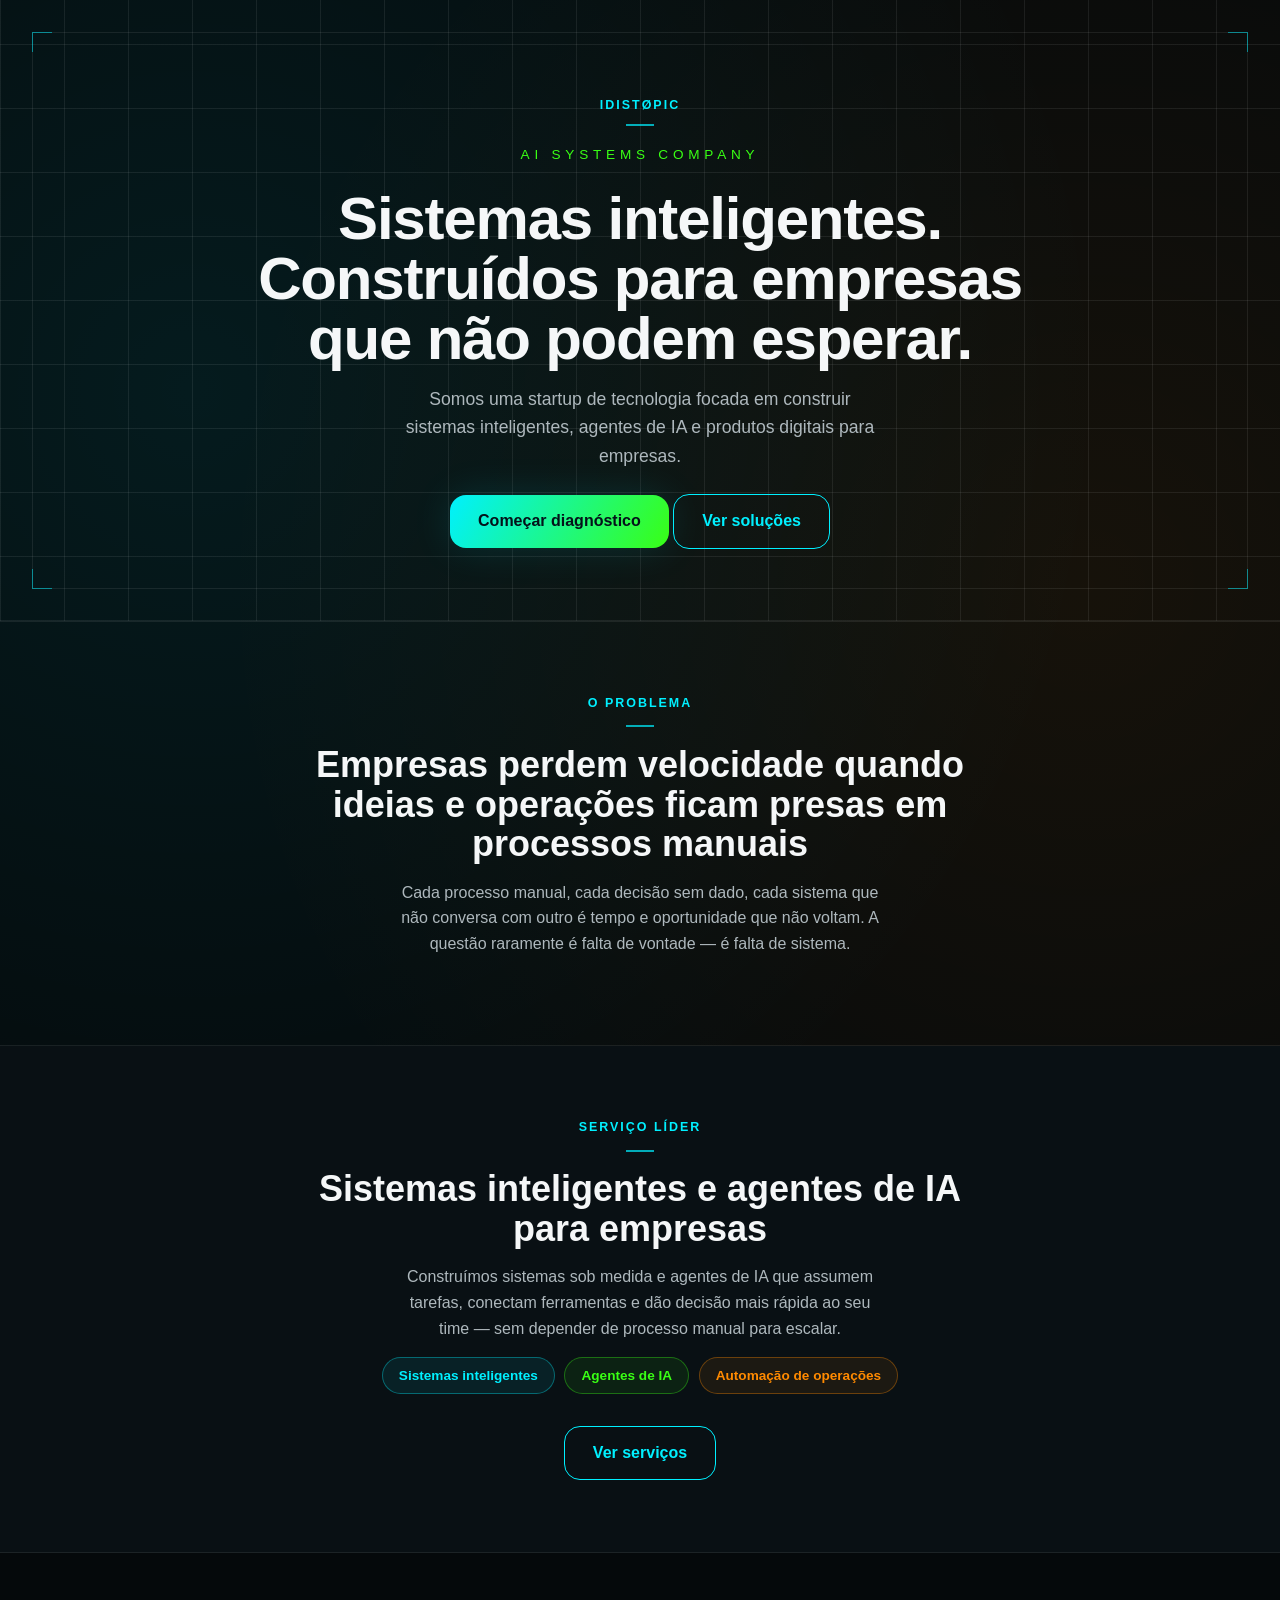
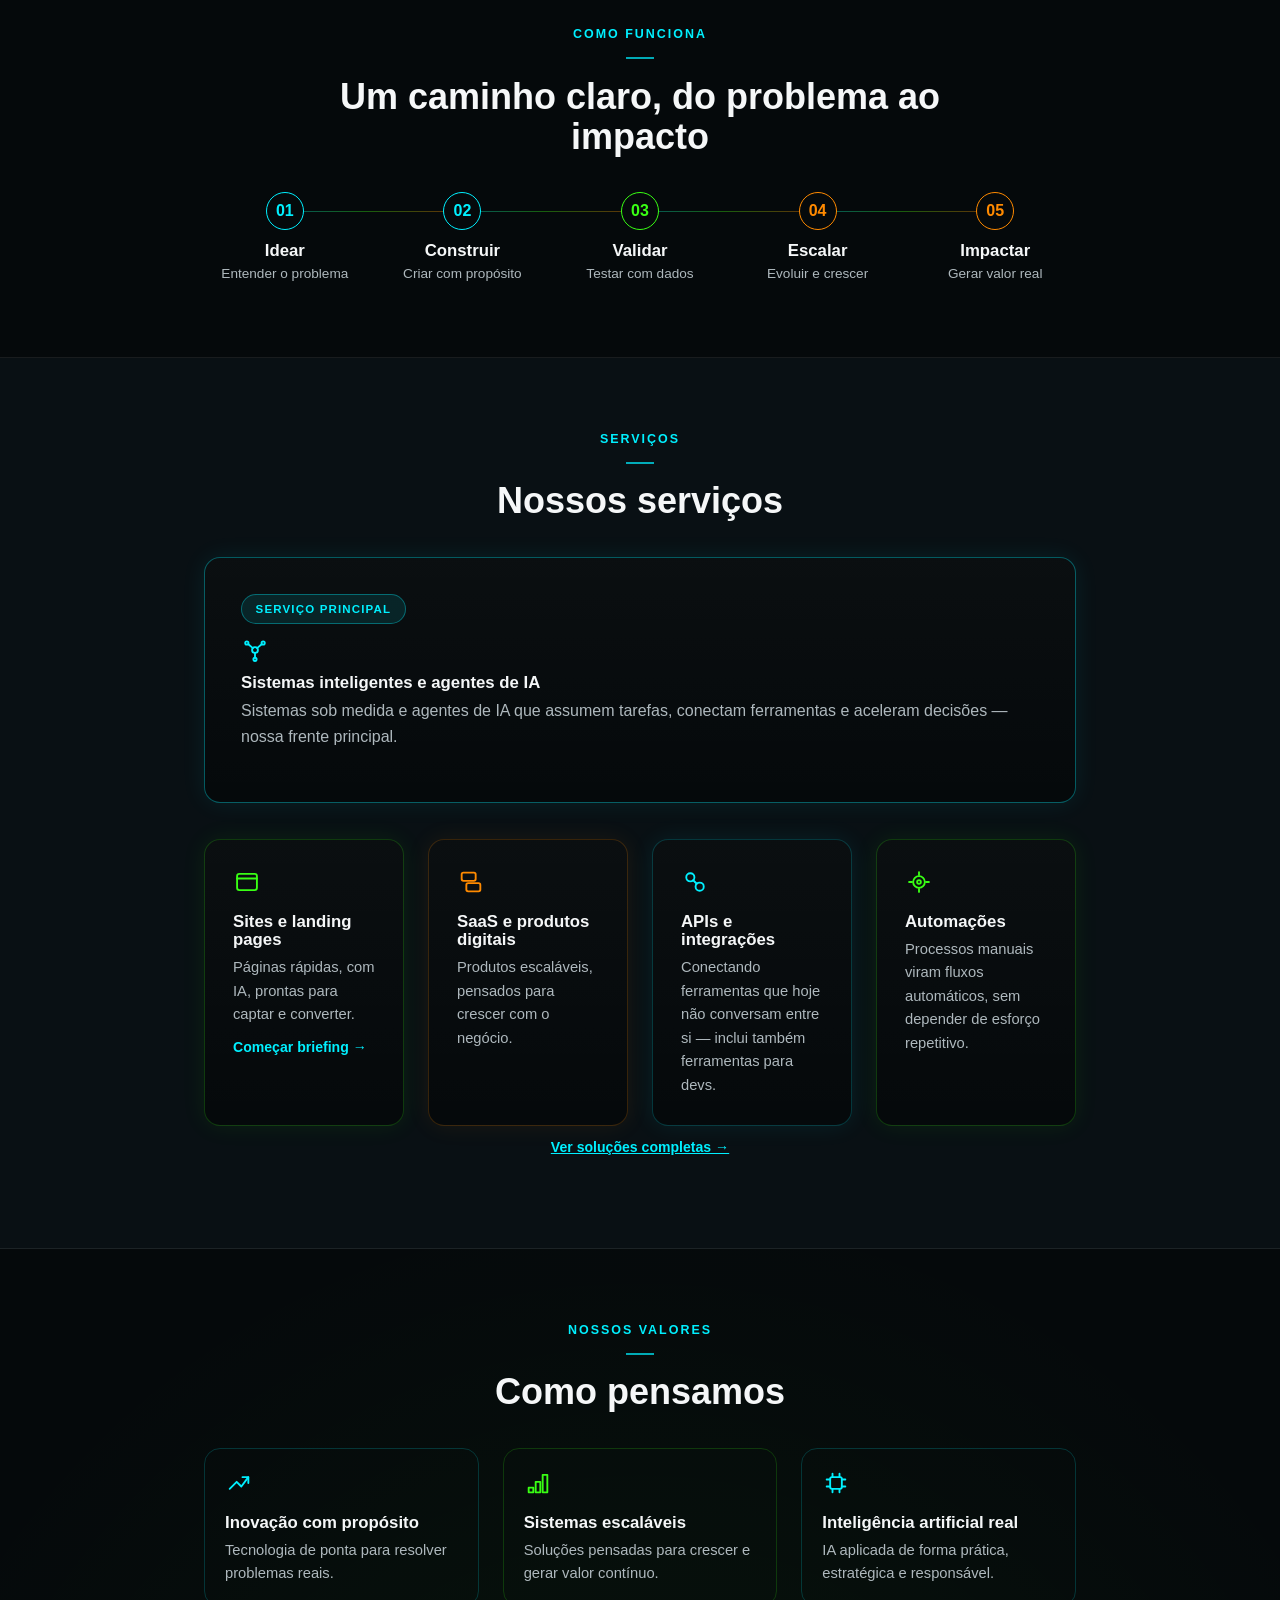
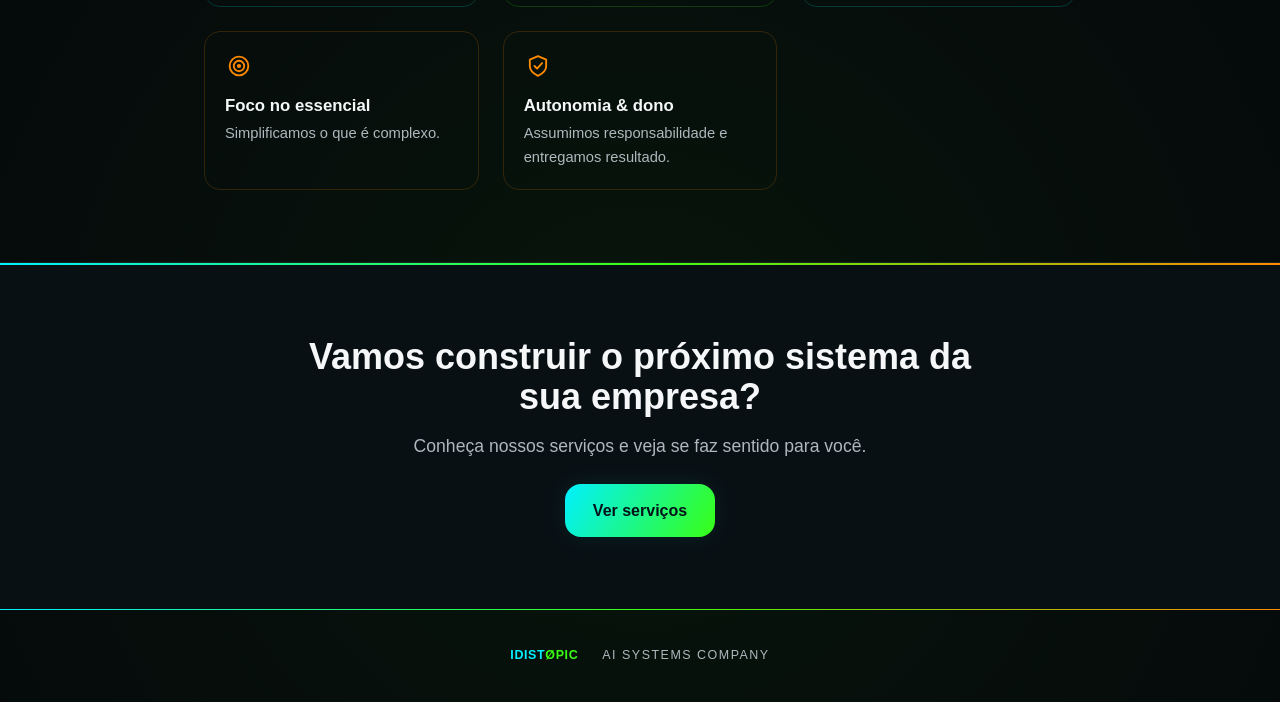
==== commit 60d9b858: "feat: apply design dna to homepage hero" ====
--- a/index.html
+++ b/index.html
@@ -24,6 +24,12 @@
 
   <main>
   <header class="hero" id="hero">
+    <div class="hero-tech-grid" aria-hidden="true"></div>
+    <div class="hero-tech-frame" aria-hidden="true"></div>
+    <span class="hero-tech-corner hero-tech-corner-tl" aria-hidden="true"></span>
+    <span class="hero-tech-corner hero-tech-corner-tr" aria-hidden="true"></span>
+    <span class="hero-tech-corner hero-tech-corner-bl" aria-hidden="true"></span>
+    <span class="hero-tech-corner hero-tech-corner-br" aria-hidden="true"></span>
     <div class="container">
       <p class="eyebrow">IDISTØPIC</p>
       <span class="accent-line"></span>
--- a/styles.css
+++ b/styles.css
@@ -25,6 +25,17 @@
   --glow-cyan: 0 0 24px rgba(0, 240, 255, 0.08);
   --glow-green: 0 0 24px rgba(57, 255, 20, 0.08);
   --glow-orange: 0 0 24px rgba(255, 138, 0, 0.08);
+
+  /* Design DNA v3 (core/identity.md) — escala de radius v1 e glow "forte",
+     introduzidos aditivamente: --raio/--glow-cyan/--glow-green/--glow-orange
+     acima continuam existindo, sem mudar de valor. */
+  --raio-sm: 12px;
+  --raio-md: 16px;
+  --raio-lg: 28px;
+  --raio-pill: 999px;
+  --glow-forte-cyan: 0 0 40px rgba(0, 240, 255, 0.12);
+  --glow-forte-green: 0 0 40px rgba(57, 255, 20, 0.12);
+  --glow-forte-orange: 0 0 40px rgba(255, 138, 0, 0.12);
 }
 
 * {
@@ -123,9 +134,56 @@
 }
 
 header.hero {
+  position: relative;
   text-align: center;
   padding: clamp(3rem, 9vw, 6rem) 0 clamp(2.5rem, 7vw, 4.5rem);
   border-bottom: 1px solid var(--linha-fina);
+}
+
+/* Design DNA v3 — Fase 1 (camada técnica no Hero da homepage).
+   Grid fino + frame/cantos, sem HUD textual, sem progress dots, sem
+   fonte monospace — mesmo padrão já validado no protótipo de carrossel
+   (memory/products/carrossel-instagram/prototypes/html-static-poc-1/),
+   agora aplicado só ao Hero, via core/identity.md v3. Elementos puramente
+   decorativos: aria-hidden, pointer-events desativado, z-index negativo
+   (renderizam atrás do conteúdo do Hero, nunca sobre texto/CTA). */
+
+.hero-tech-grid,
+.hero-tech-frame,
+.hero-tech-corner {
+  position: absolute;
+  pointer-events: none;
+  z-index: -1;
+}
+
+.hero-tech-grid {
+  inset: 0;
+  background-image:
+    repeating-linear-gradient(0deg, var(--linha-fina) 0, var(--linha-fina) 1px, transparent 1px, transparent 64px),
+    repeating-linear-gradient(90deg, var(--linha-fina) 0, var(--linha-fina) 1px, transparent 1px, transparent 64px);
+}
+
+.hero-tech-frame {
+  inset: clamp(16px, 3vw, 32px);
+  border: 1px solid var(--linha-fina);
+}
+
+.hero-tech-corner {
+  width: 20px;
+  height: 20px;
+  border: 1.5px solid var(--cor-ciano);
+  opacity: 0.5;
+}
+
+.hero-tech-corner-tl { top: clamp(16px, 3vw, 32px); left: clamp(16px, 3vw, 32px); border-right: none; border-bottom: none; }
+.hero-tech-corner-tr { top: clamp(16px, 3vw, 32px); right: clamp(16px, 3vw, 32px); border-left: none; border-bottom: none; }
+.hero-tech-corner-bl { bottom: clamp(16px, 3vw, 32px); left: clamp(16px, 3vw, 32px); border-right: none; border-top: none; }
+.hero-tech-corner-br { bottom: clamp(16px, 3vw, 32px); right: clamp(16px, 3vw, 32px); border-left: none; border-top: none; }
+
+/* CTA primário do Hero (só o do Hero — .cta-primary do CTA final da página
+   permanece no glow "sutil" original, sem mudança). */
+header.hero .cta-primary {
+  box-shadow: var(--glow-forte-cyan);
 }
 
 section {
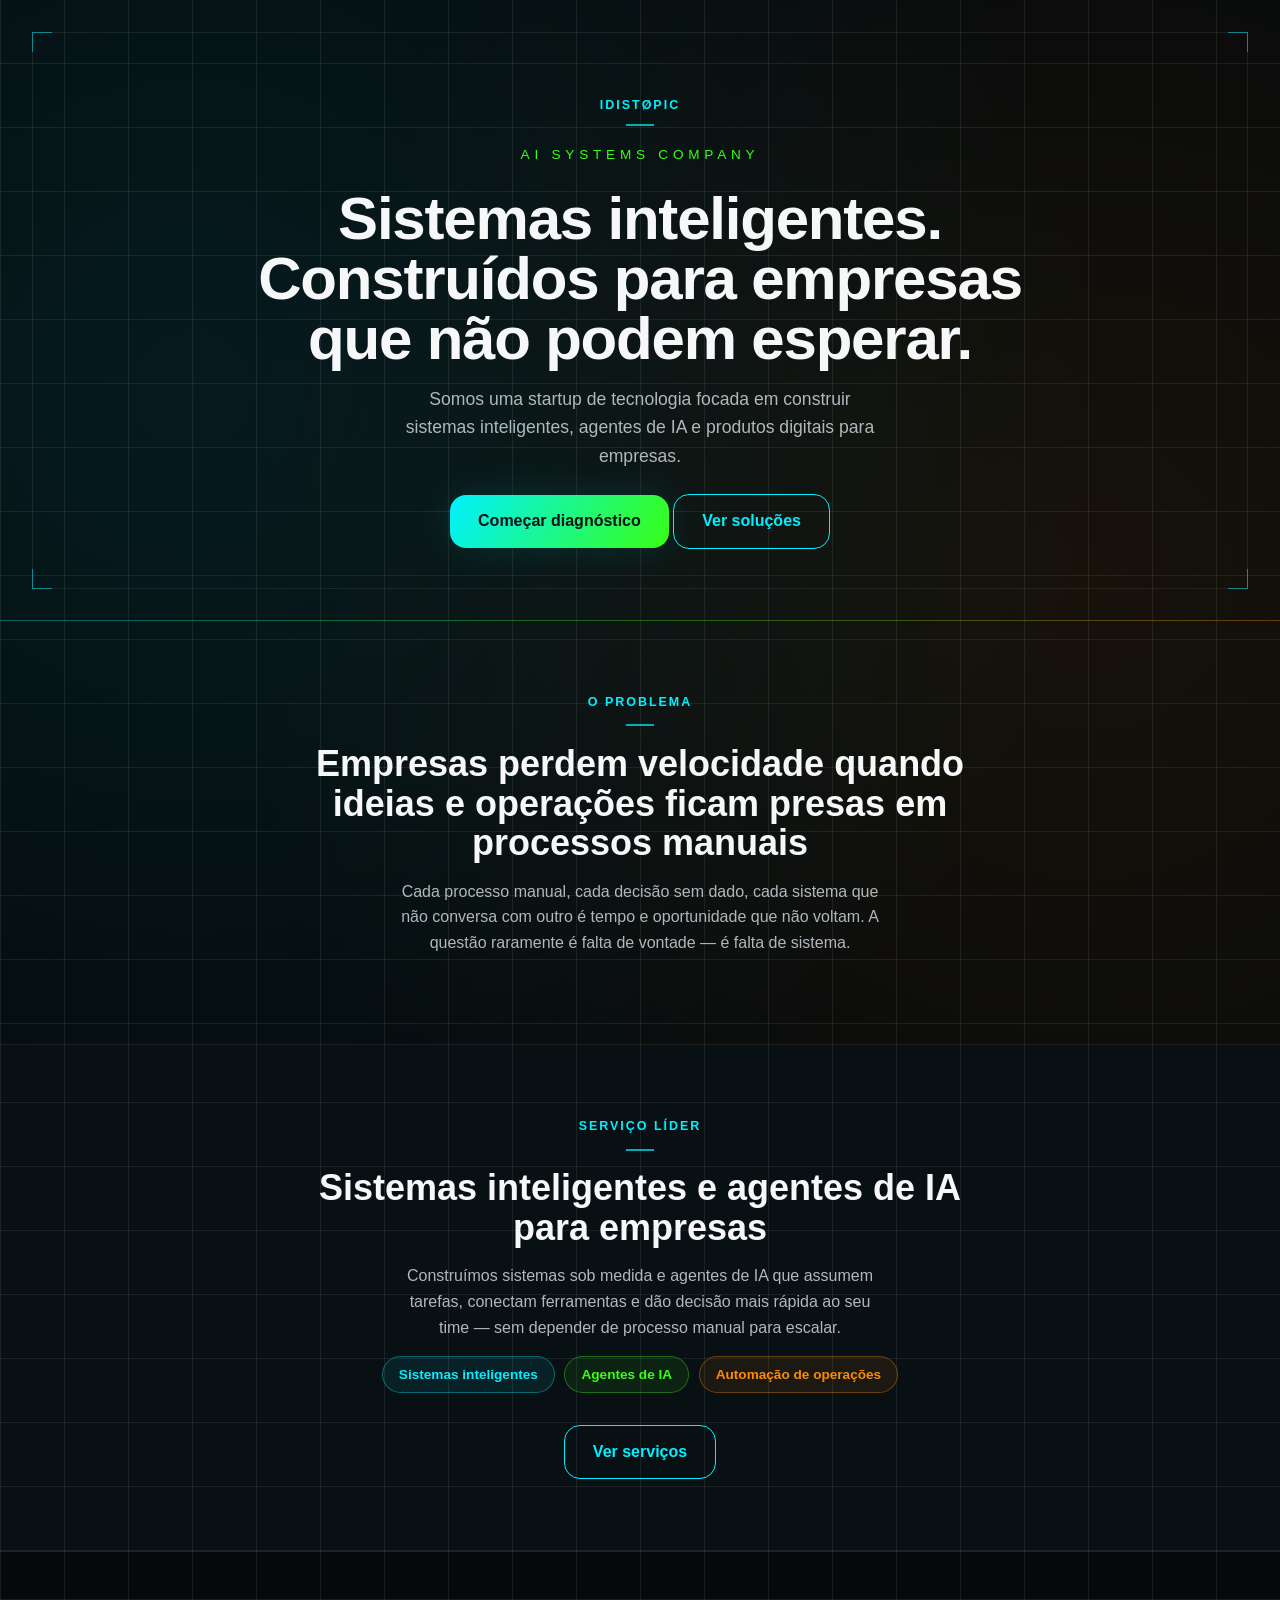
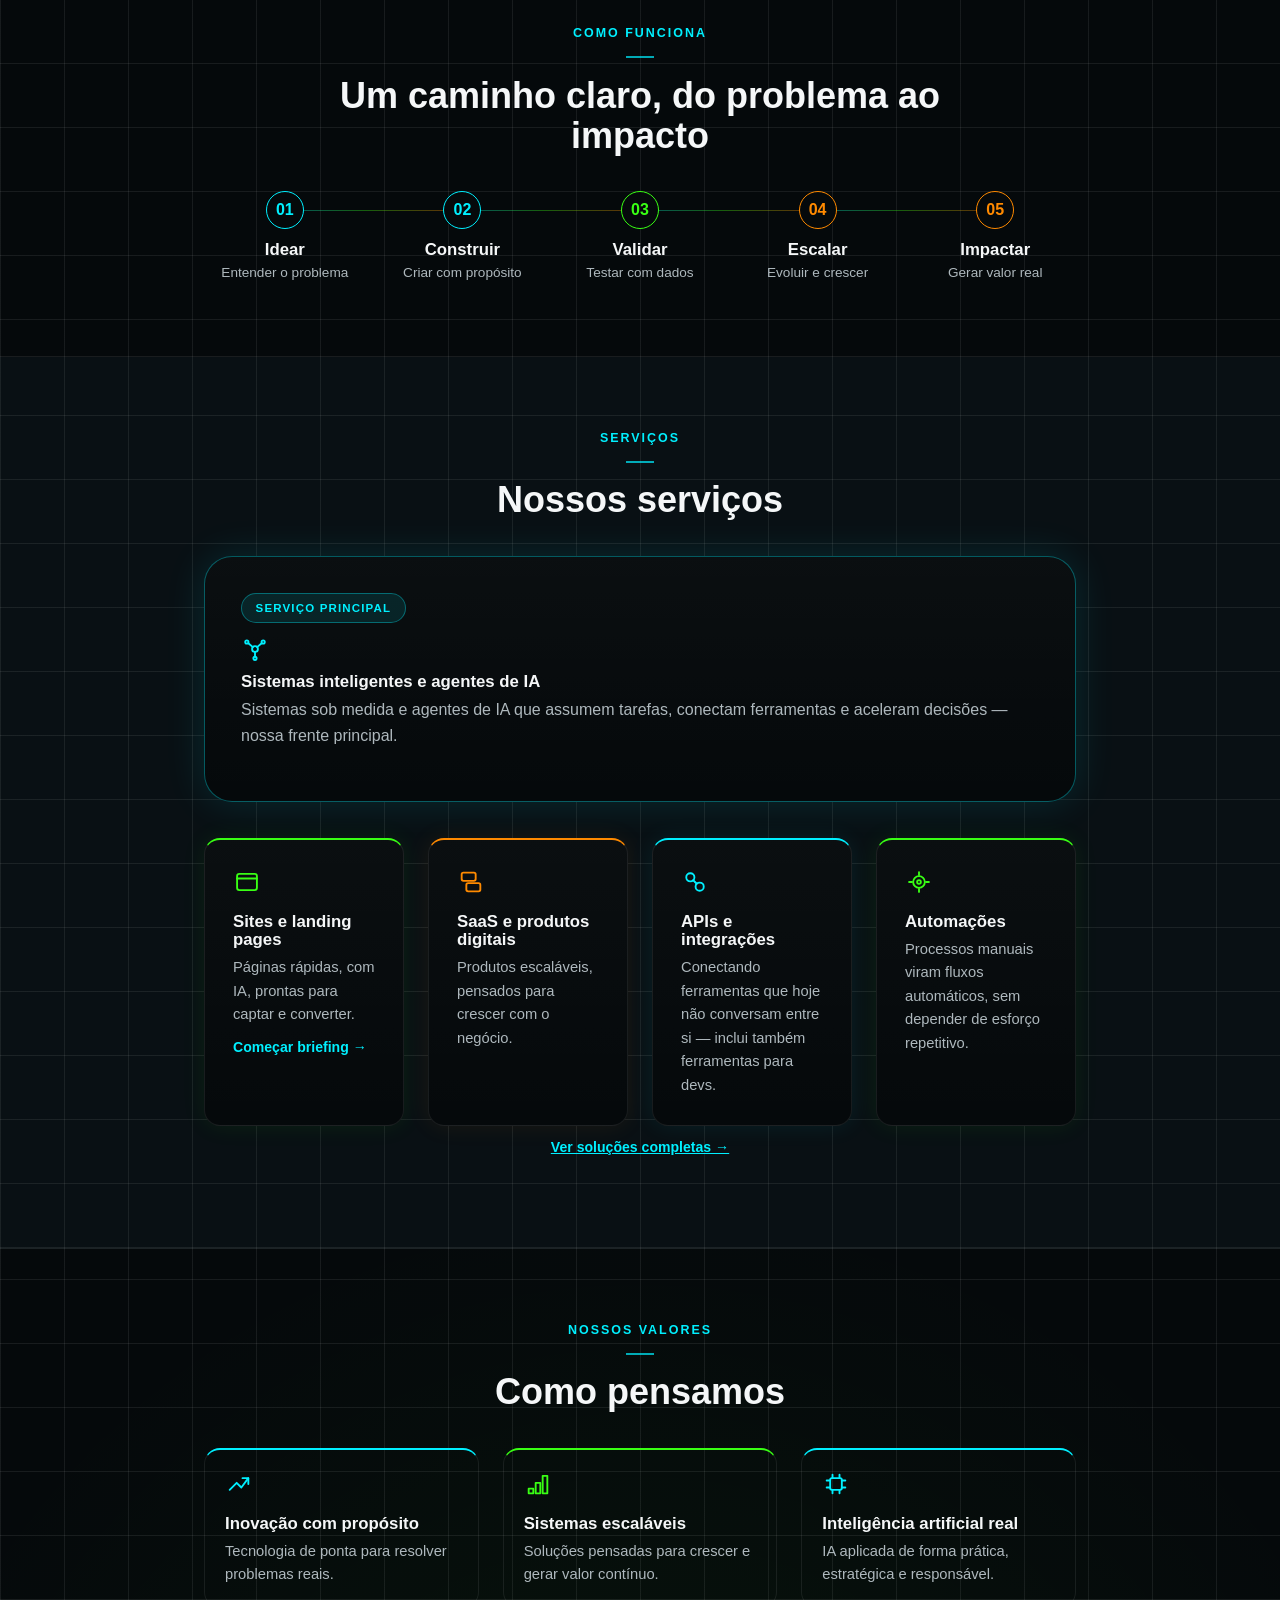
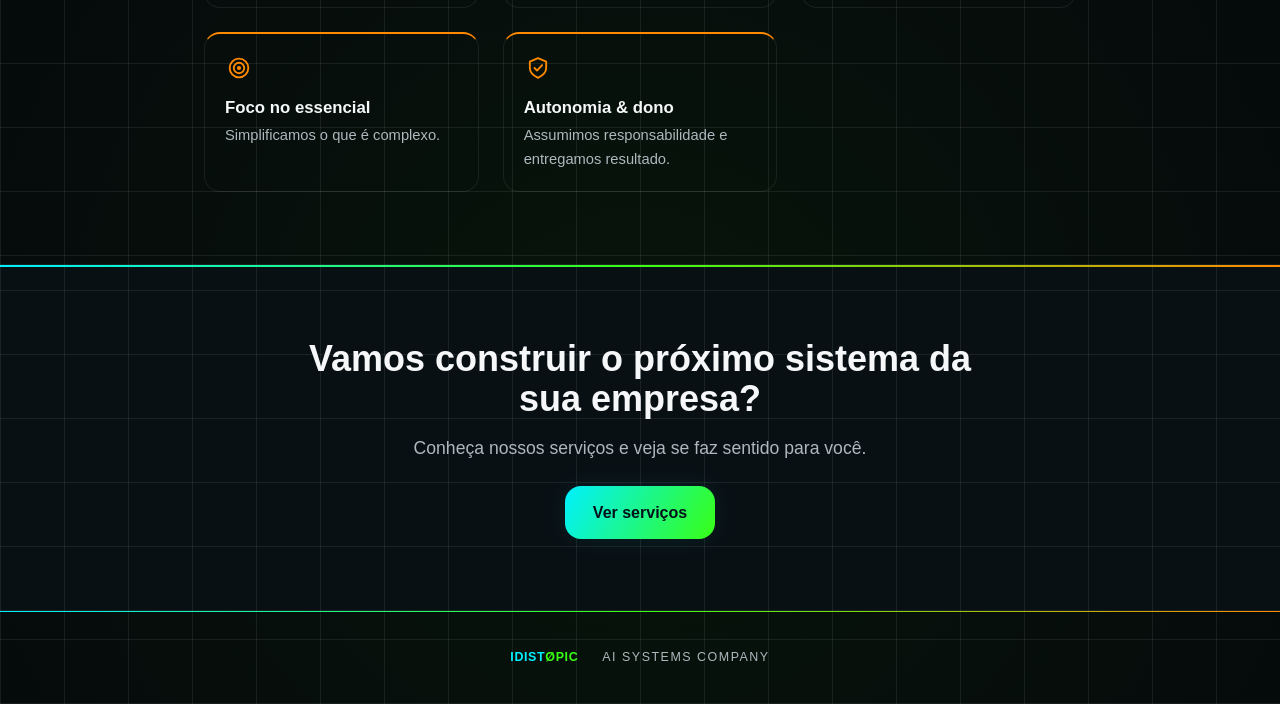
==== commit 0126a818: "feat: extend design dna across homepage" ====
--- a/index.html
+++ b/index.html
@@ -24,7 +24,6 @@
 
   <main>
   <header class="hero" id="hero">
-    <div class="hero-tech-grid" aria-hidden="true"></div>
     <div class="hero-tech-frame" aria-hidden="true"></div>
     <span class="hero-tech-corner hero-tech-corner-tl" aria-hidden="true"></span>
     <span class="hero-tech-corner hero-tech-corner-tr" aria-hidden="true"></span>
@@ -107,6 +106,11 @@
       <h2>Nossos serviços</h2>
 
       <div class="servico-destaque reveal">
+        <div class="destaque-tech-frame" aria-hidden="true"></div>
+        <span class="destaque-tech-corner destaque-tech-corner-tl" aria-hidden="true"></span>
+        <span class="destaque-tech-corner destaque-tech-corner-tr" aria-hidden="true"></span>
+        <span class="destaque-tech-corner destaque-tech-corner-bl" aria-hidden="true"></span>
+        <span class="destaque-tech-corner destaque-tech-corner-br" aria-hidden="true"></span>
         <span class="badge-destaque">Serviço principal</span>
         <span class="card-icon icon-cyan">
           <svg viewBox="0 0 24 24" width="28" height="28" fill="none" stroke="currentColor" stroke-width="1.6" stroke-linecap="round" aria-hidden="true">
@@ -125,6 +129,7 @@
 
       <div class="cards-grid cards-grid-servicos">
         <a class="card reveal" href="https://www.idistopic.com/briefing" target="_blank" rel="noopener noreferrer">
+          <span class="card-tech-corner" aria-hidden="true"></span>
           <span class="card-icon icon-green">
             <svg viewBox="0 0 24 24" width="28" height="28" fill="none" stroke="currentColor" stroke-width="1.6" stroke-linecap="round" stroke-linejoin="round" aria-hidden="true">
               <rect x="3.5" y="5" width="17" height="14" rx="2"/>
@@ -136,6 +141,7 @@
           <span class="card-link">Começar briefing →</span>
         </a>
         <div class="card reveal">
+          <span class="card-tech-corner" aria-hidden="true"></span>
           <span class="card-icon icon-orange">
             <svg viewBox="0 0 24 24" width="28" height="28" fill="none" stroke="currentColor" stroke-width="1.6" stroke-linejoin="round" aria-hidden="true">
               <rect x="4" y="4" width="12" height="7" rx="1.5"/>
@@ -146,6 +152,7 @@
           <p>Produtos escaláveis, pensados para crescer com o negócio.</p>
         </div>
         <div class="card reveal">
+          <span class="card-tech-corner" aria-hidden="true"></span>
           <span class="card-icon icon-cyan">
             <svg viewBox="0 0 24 24" width="28" height="28" fill="none" stroke="currentColor" stroke-width="1.6" stroke-linecap="round" aria-hidden="true">
               <circle cx="8" cy="8" r="3.5"/>
@@ -157,6 +164,7 @@
           <p>Conectando ferramentas que hoje não conversam entre si — inclui também ferramentas para devs.</p>
         </div>
         <div class="card reveal">
+          <span class="card-tech-corner" aria-hidden="true"></span>
           <span class="card-icon icon-green">
             <svg viewBox="0 0 24 24" width="28" height="28" fill="none" stroke="currentColor" stroke-width="1.6" stroke-linecap="round" aria-hidden="true">
               <circle cx="12" cy="12" r="5"/>
--- a/styles.css
+++ b/styles.css
@@ -50,6 +50,8 @@
     radial-gradient(circle at 15% 10%, rgba(0, 240, 255, 0.08), transparent 25%),
     radial-gradient(circle at 85% 15%, rgba(255, 138, 0, 0.07), transparent 25%),
     radial-gradient(circle at 50% 92%, rgba(57, 255, 20, 0.05), transparent 22%),
+    repeating-linear-gradient(0deg, var(--linha-fina) 0, var(--linha-fina) 1px, transparent 1px, transparent 64px),
+    repeating-linear-gradient(90deg, var(--linha-fina) 0, var(--linha-fina) 1px, transparent 1px, transparent 64px),
     var(--cor-fundo);
   line-height: 1.6;
 }
@@ -137,18 +139,33 @@
   position: relative;
   text-align: center;
   padding: clamp(3rem, 9vw, 6rem) 0 clamp(2.5rem, 7vw, 4.5rem);
-  border-bottom: 1px solid var(--linha-fina);
-}
-
-/* Design DNA v3 — Fase 1 (camada técnica no Hero da homepage).
-   Grid fino + frame/cantos, sem HUD textual, sem progress dots, sem
-   fonte monospace — mesmo padrão já validado no protótipo de carrossel
-   (memory/products/carrossel-instagram/prototypes/html-static-poc-1/),
-   agora aplicado só ao Hero, via core/identity.md v3. Elementos puramente
-   decorativos: aria-hidden, pointer-events desativado, z-index negativo
-   (renderizam atrás do conteúdo do Hero, nunca sobre texto/CTA). */
-
-.hero-tech-grid,
+  border-bottom: none;
+}
+
+/* Design DNA v3 — Fase 1.1: divisor de gradiente sutil no lugar da linha
+   neutra, suavizando a transição Hero → Problema. */
+header.hero::after {
+  content: "";
+  position: absolute;
+  left: 0;
+  right: 0;
+  bottom: 0;
+  height: 1px;
+  background: linear-gradient(90deg, var(--cor-ciano), var(--cor-verde), var(--cor-laranja));
+  opacity: 0.35;
+}
+
+/* Design DNA v3 — Fase 1 (camada técnica no Hero da homepage), ajustada na
+   Fase 1.2: o grid deixou de ser exclusivo do Hero (.hero-tech-grid
+   removida) — agora é textura contínua de toda a homepage, aplicada via
+   background em body e nas seções com fundo próprio (ver acima). Frame +
+   cantos continuam exclusivos do Hero. Sem HUD textual, sem progress dots,
+   sem fonte monospace — mesmo padrão já validado no protótipo de carrossel
+   (memory/products/carrossel-instagram/prototypes/html-static-poc-1/), via
+   core/identity.md v3. Elementos puramente decorativos: aria-hidden,
+   pointer-events desativado, z-index negativo (renderizam atrás do
+   conteúdo do Hero, nunca sobre texto/CTA). */
+
 .hero-tech-frame,
 .hero-tech-corner {
   position: absolute;
@@ -156,13 +173,6 @@
   z-index: -1;
 }
 
-.hero-tech-grid {
-  inset: 0;
-  background-image:
-    repeating-linear-gradient(0deg, var(--linha-fina) 0, var(--linha-fina) 1px, transparent 1px, transparent 64px),
-    repeating-linear-gradient(90deg, var(--linha-fina) 0, var(--linha-fina) 1px, transparent 1px, transparent 64px);
-}
-
 .hero-tech-frame {
   inset: clamp(16px, 3vw, 32px);
   border: 1px solid var(--linha-fina);
@@ -186,6 +196,11 @@
   box-shadow: var(--glow-forte-cyan);
 }
 
+/* Design DNA v3 — Fase 1.1 introduziu cantos de seção em .solucao/.servicos;
+   removidos na Fase 1.2 por instrução explícita do usuário — frame/cantos
+   ficam exclusivos do Hero, a continuidade visual entre seções agora vem
+   do grid global (ver body / .solucao,.servicos,.cta-final acima). */
+
 section {
   padding: clamp(2.75rem, 7vw, 4.5rem) 0;
   border-bottom: 1px solid var(--linha-fina);
@@ -195,7 +210,10 @@
 .solucao,
 .servicos,
 .cta-final {
-  background: var(--cor-painel);
+  background:
+    repeating-linear-gradient(0deg, var(--linha-fina) 0, var(--linha-fina) 1px, transparent 1px, transparent 64px),
+    repeating-linear-gradient(90deg, var(--linha-fina) 0, var(--linha-fina) 1px, transparent 1px, transparent 64px),
+    var(--cor-painel);
 }
 
 .problema p {
@@ -310,6 +328,7 @@
 }
 
 .card {
+  position: relative;
   background:
     linear-gradient(180deg, rgba(245, 247, 248, 0.025), rgba(245, 247, 248, 0)),
     var(--cor-fundo);
@@ -358,16 +377,43 @@
 }
 
 .servico-destaque {
+  position: relative;
   text-align: left;
   background:
     linear-gradient(180deg, rgba(245, 247, 248, 0.025), rgba(245, 247, 248, 0)),
     var(--cor-fundo);
   border: 1px solid rgba(0, 240, 255, 0.35);
-  border-radius: var(--raio);
+  border-radius: var(--raio-lg);
   padding: clamp(1.5rem, 4vw, 2.25rem);
-  box-shadow: var(--glow-cyan);
+  box-shadow: var(--glow-forte-cyan);
   margin-top: calc(var(--espaco) * 1.5);
 }
+
+/* Design DNA v3 — Fase 1.1: .servico-destaque é o único elemento, além do
+   Hero, com o tratamento completo de frame + 4 cantos — é o análogo direto
+   do card de destaque do carrossel. Sem status-dot, sem texto de HUD. */
+.destaque-tech-frame {
+  position: absolute;
+  inset: 10px;
+  border: 1px solid var(--linha-fina);
+  pointer-events: none;
+  z-index: -1;
+}
+
+.destaque-tech-corner {
+  position: absolute;
+  width: 14px;
+  height: 14px;
+  border: 1.5px solid var(--cor-ciano);
+  opacity: 0.5;
+  pointer-events: none;
+  z-index: -1;
+}
+
+.destaque-tech-corner-tl { top: 10px; left: 10px; border-right: none; border-bottom: none; }
+.destaque-tech-corner-tr { top: 10px; right: 10px; border-left: none; border-bottom: none; }
+.destaque-tech-corner-bl { bottom: 10px; left: 10px; border-right: none; border-top: none; }
+.destaque-tech-corner-br { bottom: 10px; right: 10px; border-left: none; border-top: none; }
 
 .badge-destaque {
   display: inline-block;
@@ -387,24 +433,44 @@
   display: block;
 }
 
+/* Design DNA v3 — Fase 1.1: cards de Serviços viram painéis técnicos —
+   borda superior colorida (por card) no lugar da tinta nas 4 bordas;
+   canto único (.card-tech-corner, markup em index.html) reforça a leitura
+   de "painel de sistema", sem repetir o frame completo do Hero. */
 .servicos .card:nth-child(1) {
-  border-color: rgba(57, 255, 20, 0.2);
+  border-top: 2px solid var(--cor-verde);
   box-shadow: var(--glow-green);
 }
+.servicos .card:nth-child(1) .card-tech-corner { border-color: var(--cor-verde); }
 
 .servicos .card:nth-child(2) {
-  border-color: rgba(255, 138, 0, 0.2);
+  border-top: 2px solid var(--cor-laranja);
   box-shadow: var(--glow-orange);
 }
+.servicos .card:nth-child(2) .card-tech-corner { border-color: var(--cor-laranja); }
 
 .servicos .card:nth-child(3) {
-  border-color: rgba(0, 240, 255, 0.2);
+  border-top: 2px solid var(--cor-ciano);
   box-shadow: var(--glow-cyan);
 }
+.servicos .card:nth-child(3) .card-tech-corner { border-color: var(--cor-ciano); }
 
 .servicos .card:nth-child(4) {
-  border-color: rgba(57, 255, 20, 0.2);
+  border-top: 2px solid var(--cor-verde);
   box-shadow: var(--glow-green);
+}
+.servicos .card:nth-child(4) .card-tech-corner { border-color: var(--cor-verde); }
+
+.card-tech-corner {
+  position: absolute;
+  top: 8px;
+  left: 8px;
+  width: 10px;
+  height: 10px;
+  border-left: 1.5px solid;
+  border-top: 1.5px solid;
+  pointer-events: none;
+  z-index: -1;
 }
 
 .card-compact {
@@ -412,18 +478,21 @@
   padding: clamp(0.9rem, 2.4vw, 1.25rem);
 }
 
+/* Design DNA v3 — Fase 1.1: cards de Valores recebem tratamento mais leve
+   que os de Serviços — só borda superior colorida, sem canto (densidade
+   proporcional: 5 cards compactos lado a lado não pedem o mesmo reforço). */
 .valores .card:nth-child(1),
 .valores .card:nth-child(3) {
-  border-color: rgba(0, 240, 255, 0.18);
+  border-top: 2px solid var(--cor-ciano);
 }
 
 .valores .card:nth-child(2) {
-  border-color: rgba(57, 255, 20, 0.18);
+  border-top: 2px solid var(--cor-verde);
 }
 
 .valores .card:nth-child(4),
 .valores .card:nth-child(5) {
-  border-color: rgba(255, 138, 0, 0.18);
+  border-top: 2px solid var(--cor-laranja);
 }
 
 /* CTA final */
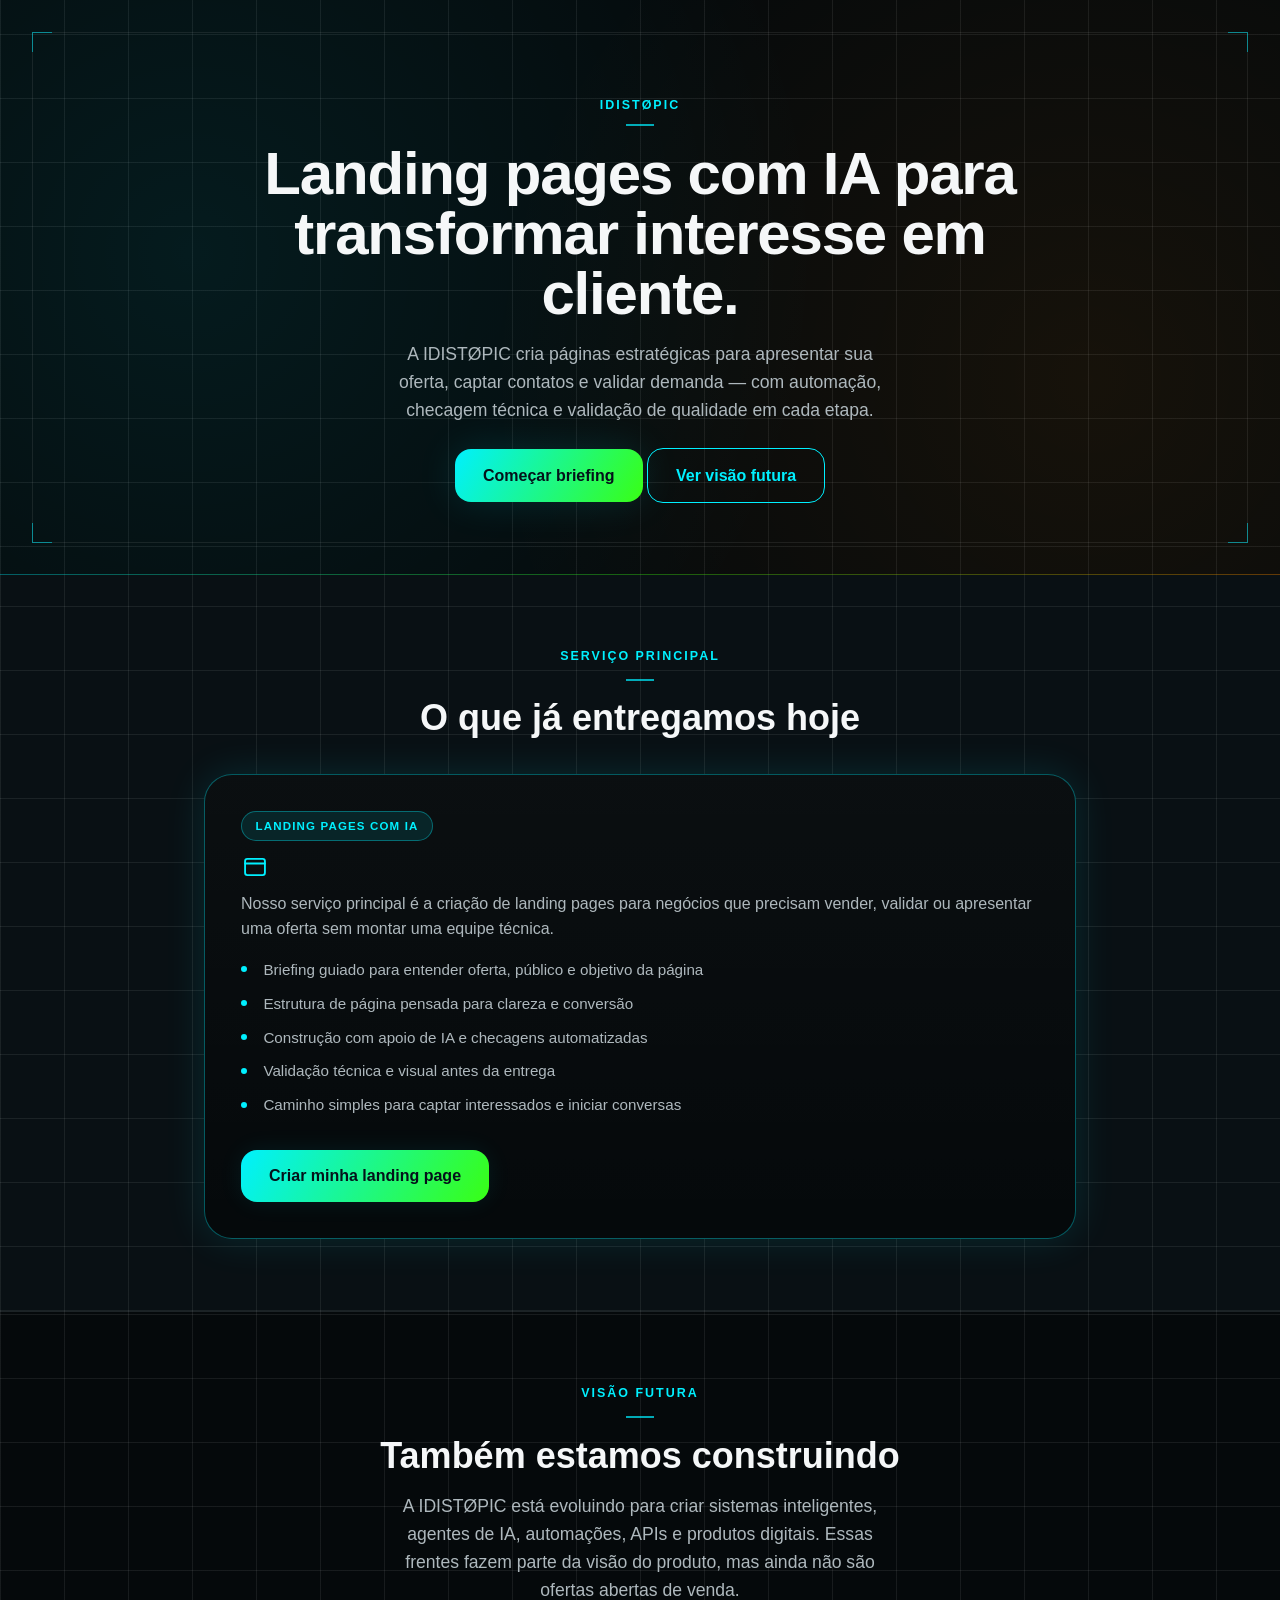
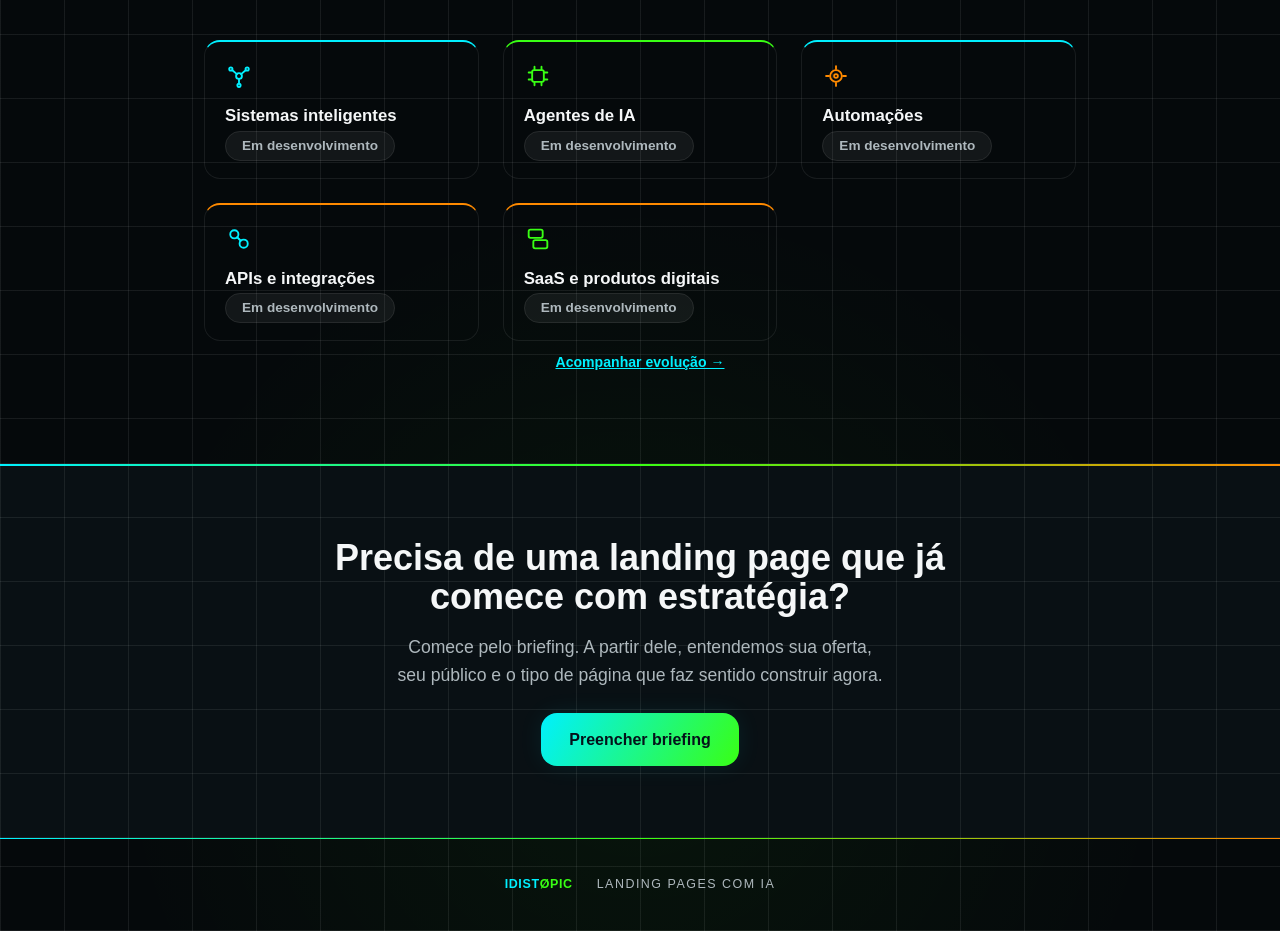
==== commit b9a98779: "feat: reposition homepage around landing pages" ====
--- a/index.html
+++ b/index.html
@@ -1,13 +1,24 @@
-<!-- HOMEPAGE EVOLUTION PASS (2026-07-27) — seção "Serviços" (âncora #servicos,
-     sem rota /servicos ainda), movimento leve (hover, scroll-reveal via
-     IntersectionObserver em script.js, respeitando prefers-reduced-motion).
-     CTA do Hero e CTA final agora apontam para #servicos ("Ver serviços") —
-     briefing deixa de ser CTA universal. Só o card "Sites e landing pages"
-     aponta para https://www.idistopic.com/briefing (briefing específico de
-     landing pages, já existente, conectado a Telegram fora deste repositório —
-     não criado nem alterado aqui). Sem formulário, sem backend, sem dependência,
-     sem CDN. 
-     Ver memory/products/landing-idistopic/DECISIONS.md.
+<!-- REPOSICIONAMENTO — copy/estrutura (2026-07-29) — homepage reposicionada
+     para vender claramente a oferta real de hoje (landing pages com IA),
+     sem apagar a visão futura (sistemas inteligentes, agentes de IA,
+     automações, APIs, SaaS/produtos digitais), tratada como "em
+     desenvolvimento", não como oferta aberta de venda. Estrutura reduzida
+     a 4 seções + rodapé: Hero, "O que já entregamos hoje" (id
+     servico-principal, reaproveita .servico-destaque — glow forte, raio
+     lg, frame/cantos completos, Design DNA v3), "Também estamos
+     construindo" (id em-desenvolvimento, reaproveita a classe .valores —
+     tratamento mais discreto, sem glow/CTA forte, coerente com "ainda não
+     é oferta aberta"), CTA final. Seções "Problema", "Como funciona" e
+     "Valores" (conteúdo antigo) removidas por decisão explícita do
+     usuário — ver memory/products/landing-idistopic/DECISIONS.md.
+     CTAs principais agora apontam para /briefing (antes /diagnostico);
+     CTA secundário do Hero passa a ser âncora interna (#em-desenvolvimento).
+     Nenhuma mudança em /solucoes.html, vercel.json, script.js, dependência,
+     CDN ou fonte. Design DNA v3 (grid global, frame/cantos só no Hero,
+     divisor de gradiente, escala de radius/glow) preservado sem alteração
+     — só 2 acréscimos mínimos e justificados em styles.css: estilo de
+     lista (.servico-destaque ul/li) e uma variante neutra de badge
+     (.badge-neutro), nenhum dos dois existia antes.
 
      DEPLOY CANDIDATE (2026-07-27): cópia deste arquivo, sem alteração de
      conteúdo, preparada para servir como root de um projeto Vercel. Ver
@@ -17,7 +28,7 @@
 <head>
   <meta charset="utf-8" />
   <meta name="viewport" content="width=device-width, initial-scale=1" />
-  <title>IDISTØPIC — AI Systems Company</title>
+  <title>IDISTØPIC — Landing pages com IA</title>
   <link rel="stylesheet" href="styles.css" />
 </head>
 <body>
@@ -32,78 +43,18 @@
     <div class="container">
       <p class="eyebrow">IDISTØPIC</p>
       <span class="accent-line"></span>
-      <p class="logo-sub">AI Systems Company</p>
-      <h1>Sistemas inteligentes. Construídos para empresas que não podem esperar.</h1>
-      <p class="lead">Somos uma startup de tecnologia focada em construir sistemas inteligentes, agentes de IA e produtos digitais para empresas.</p>
-      <a class="cta cta-primary" href="/diagnostico">Começar diagnóstico</a>
-      <a class="cta cta-secondary" href="/solucoes">Ver soluções</a>
+      <h1>Landing pages com IA para transformar interesse em cliente.</h1>
+      <p class="lead">A IDISTØPIC cria páginas estratégicas para apresentar sua oferta, captar contatos e validar demanda — com automação, checagem técnica e validação de qualidade em cada etapa.</p>
+      <a class="cta cta-primary" href="/briefing">Começar briefing</a>
+      <a class="cta cta-secondary" href="#em-desenvolvimento">Ver visão futura</a>
     </div>
   </header>
 
-  <section class="problema" id="problema">
-    <div class="container reveal">
-      <p class="eyebrow eyebrow-inline">O problema</p>
+  <section class="servicos" id="servico-principal">
+    <div class="container">
+      <p class="eyebrow eyebrow-inline">Serviço principal</p>
       <span class="accent-line"></span>
-      <h2>Empresas perdem velocidade quando ideias e operações ficam presas em processos manuais</h2>
-      <p>Cada processo manual, cada decisão sem dado, cada sistema que não conversa com outro é tempo e oportunidade que não voltam. A questão raramente é falta de vontade — é falta de sistema.</p>
-    </div>
-  </section>
-
-  <section class="solucao" id="solucao">
-    <div class="container reveal">
-      <p class="eyebrow eyebrow-inline">Serviço líder</p>
-      <span class="accent-line"></span>
-      <h2>Sistemas inteligentes e agentes de IA para empresas</h2>
-      <p>Construímos sistemas sob medida e agentes de IA que assumem tarefas, conectam ferramentas e dão decisão mais rápida ao seu time — sem depender de processo manual para escalar.</p>
-      <div class="badges">
-        <span class="badge badge-cyan">Sistemas inteligentes</span>
-        <span class="badge badge-green">Agentes de IA</span>
-        <span class="badge badge-orange">Automação de operações</span>
-      </div>
-      <a class="cta cta-secondary" href="/solucoes">Ver serviços</a>
-    </div>
-  </section>
-
-  <section class="como-funciona" id="como-funciona">
-    <div class="container">
-      <p class="eyebrow eyebrow-inline">Como funciona</p>
-      <span class="accent-line"></span>
-      <h2>Um caminho claro, do problema ao impacto</h2>
-      <div class="timeline">
-        <div class="step step-cyan reveal">
-          <span class="step-num">01</span>
-          <h3>Idear</h3>
-          <p>Entender o problema</p>
-        </div>
-        <div class="step step-cyan reveal">
-          <span class="step-num">02</span>
-          <h3>Construir</h3>
-          <p>Criar com propósito</p>
-        </div>
-        <div class="step step-green reveal">
-          <span class="step-num">03</span>
-          <h3>Validar</h3>
-          <p>Testar com dados</p>
-        </div>
-        <div class="step step-orange reveal">
-          <span class="step-num">04</span>
-          <h3>Escalar</h3>
-          <p>Evoluir e crescer</p>
-        </div>
-        <div class="step step-orange reveal">
-          <span class="step-num">05</span>
-          <h3>Impactar</h3>
-          <p>Gerar valor real</p>
-        </div>
-      </div>
-    </div>
-  </section>
-
-  <section class="servicos" id="servicos">
-    <div class="container">
-      <p class="eyebrow eyebrow-inline">Serviços</p>
-      <span class="accent-line"></span>
-      <h2>Nossos serviços</h2>
+      <h2>O que já entregamos hoje</h2>
 
       <div class="servico-destaque reveal">
         <div class="destaque-tech-frame" aria-hidden="true"></div>
@@ -111,108 +62,50 @@
         <span class="destaque-tech-corner destaque-tech-corner-tr" aria-hidden="true"></span>
         <span class="destaque-tech-corner destaque-tech-corner-bl" aria-hidden="true"></span>
         <span class="destaque-tech-corner destaque-tech-corner-br" aria-hidden="true"></span>
-        <span class="badge-destaque">Serviço principal</span>
+        <span class="badge-destaque">Landing pages com IA</span>
         <span class="card-icon icon-cyan">
-          <svg viewBox="0 0 24 24" width="28" height="28" fill="none" stroke="currentColor" stroke-width="1.6" stroke-linecap="round" aria-hidden="true">
-            <circle cx="12" cy="12" r="2.5"/>
-            <circle cx="5" cy="6" r="1.4"/>
-            <circle cx="19" cy="6" r="1.4"/>
-            <circle cx="12" cy="20" r="1.4"/>
-            <line x1="10.2" y1="10.4" x2="6.3" y2="7.1"/>
-            <line x1="13.8" y1="10.4" x2="17.7" y2="7.1"/>
-            <line x1="12" y1="14.5" x2="12" y2="18.3"/>
+          <svg viewBox="0 0 24 24" width="28" height="28" fill="none" stroke="currentColor" stroke-width="1.6" stroke-linecap="round" stroke-linejoin="round" aria-hidden="true">
+            <rect x="3.5" y="5" width="17" height="14" rx="2"/>
+            <line x1="3.5" y1="9" x2="20.5" y2="9"/>
           </svg>
         </span>
-        <h3>Sistemas inteligentes e agentes de IA</h3>
-        <p>Sistemas sob medida e agentes de IA que assumem tarefas, conectam ferramentas e aceleram decisões — nossa frente principal.</p>
+        <p>Nosso serviço principal é a criação de landing pages para negócios que precisam vender, validar ou apresentar uma oferta sem montar uma equipe técnica.</p>
+        <ul>
+          <li>Briefing guiado para entender oferta, público e objetivo da página</li>
+          <li>Estrutura de página pensada para clareza e conversão</li>
+          <li>Construção com apoio de IA e checagens automatizadas</li>
+          <li>Validação técnica e visual antes da entrega</li>
+          <li>Caminho simples para captar interessados e iniciar conversas</li>
+        </ul>
+        <a class="cta cta-primary" href="/briefing">Criar minha landing page</a>
       </div>
-
-      <div class="cards-grid cards-grid-servicos">
-        <a class="card reveal" href="https://www.idistopic.com/briefing" target="_blank" rel="noopener noreferrer">
-          <span class="card-tech-corner" aria-hidden="true"></span>
-          <span class="card-icon icon-green">
-            <svg viewBox="0 0 24 24" width="28" height="28" fill="none" stroke="currentColor" stroke-width="1.6" stroke-linecap="round" stroke-linejoin="round" aria-hidden="true">
-              <rect x="3.5" y="5" width="17" height="14" rx="2"/>
-              <line x1="3.5" y1="9" x2="20.5" y2="9"/>
-            </svg>
-          </span>
-          <h3>Sites e landing pages</h3>
-          <p>Páginas rápidas, com IA, prontas para captar e converter.</p>
-          <span class="card-link">Começar briefing →</span>
-        </a>
-        <div class="card reveal">
-          <span class="card-tech-corner" aria-hidden="true"></span>
-          <span class="card-icon icon-orange">
-            <svg viewBox="0 0 24 24" width="28" height="28" fill="none" stroke="currentColor" stroke-width="1.6" stroke-linejoin="round" aria-hidden="true">
-              <rect x="4" y="4" width="12" height="7" rx="1.5"/>
-              <rect x="8" y="13" width="12" height="7" rx="1.5"/>
-            </svg>
-          </span>
-          <h3>SaaS e produtos digitais</h3>
-          <p>Produtos escaláveis, pensados para crescer com o negócio.</p>
-        </div>
-        <div class="card reveal">
-          <span class="card-tech-corner" aria-hidden="true"></span>
-          <span class="card-icon icon-cyan">
-            <svg viewBox="0 0 24 24" width="28" height="28" fill="none" stroke="currentColor" stroke-width="1.6" stroke-linecap="round" aria-hidden="true">
-              <circle cx="8" cy="8" r="3.5"/>
-              <circle cx="16" cy="16" r="3.5"/>
-              <line x1="10.5" y1="10.5" x2="13.5" y2="13.5"/>
-            </svg>
-          </span>
-          <h3>APIs e integrações</h3>
-          <p>Conectando ferramentas que hoje não conversam entre si — inclui também ferramentas para devs.</p>
-        </div>
-        <div class="card reveal">
-          <span class="card-tech-corner" aria-hidden="true"></span>
-          <span class="card-icon icon-green">
-            <svg viewBox="0 0 24 24" width="28" height="28" fill="none" stroke="currentColor" stroke-width="1.6" stroke-linecap="round" aria-hidden="true">
-              <circle cx="12" cy="12" r="5"/>
-              <circle cx="12" cy="12" r="1.6"/>
-              <line x1="12" y1="3.5" x2="12" y2="6"/>
-              <line x1="12" y1="18" x2="12" y2="20.5"/>
-              <line x1="3.5" y1="12" x2="6" y2="12"/>
-              <line x1="18" y1="12" x2="20.5" y2="12"/>
-            </svg>
-          </span>
-          <h3>Automações</h3>
-          <p>Processos manuais viram fluxos automáticos, sem depender de esforço repetitivo.</p>
-        </div>
-      </div>
-
-      <p><a class="card-link" href="/solucoes">Ver soluções completas →</a></p>
     </div>
   </section>
 
-  <section class="valores" id="valores">
+  <section class="valores" id="em-desenvolvimento">
     <div class="container">
-      <p class="eyebrow eyebrow-inline">Nossos valores</p>
+      <p class="eyebrow eyebrow-inline">Visão futura</p>
       <span class="accent-line"></span>
-      <h2>Como pensamos</h2>
+      <h2>Também estamos construindo</h2>
+      <p class="lead">A IDISTØPIC está evoluindo para criar sistemas inteligentes, agentes de IA, automações, APIs e produtos digitais. Essas frentes fazem parte da visão do produto, mas ainda não são ofertas abertas de venda.</p>
       <div class="cards-grid cards-grid-5">
         <div class="card card-compact reveal">
           <span class="card-icon icon-cyan">
-            <svg viewBox="0 0 24 24" width="28" height="28" fill="none" stroke="currentColor" stroke-width="1.6" stroke-linecap="round" stroke-linejoin="round" aria-hidden="true">
-              <polyline points="4,17 10,11 14,15 20,7"/>
-              <polyline points="15,7 20,7 20,12"/>
+            <svg viewBox="0 0 24 24" width="28" height="28" fill="none" stroke="currentColor" stroke-width="1.6" stroke-linecap="round" aria-hidden="true">
+              <circle cx="12" cy="12" r="2.5"/>
+              <circle cx="5" cy="6" r="1.4"/>
+              <circle cx="19" cy="6" r="1.4"/>
+              <circle cx="12" cy="20" r="1.4"/>
+              <line x1="10.2" y1="10.4" x2="6.3" y2="7.1"/>
+              <line x1="13.8" y1="10.4" x2="17.7" y2="7.1"/>
+              <line x1="12" y1="14.5" x2="12" y2="18.3"/>
             </svg>
           </span>
-          <h3>Inovação com propósito</h3>
-          <p>Tecnologia de ponta para resolver problemas reais.</p>
+          <h3>Sistemas inteligentes</h3>
+          <span class="badge badge-neutro">Em desenvolvimento</span>
         </div>
         <div class="card card-compact reveal">
           <span class="card-icon icon-green">
-            <svg viewBox="0 0 24 24" width="28" height="28" fill="none" stroke="currentColor" stroke-width="1.6" stroke-linejoin="round" aria-hidden="true">
-              <rect x="4" y="16" width="4" height="4"/>
-              <rect x="10" y="11" width="4" height="9"/>
-              <rect x="16" y="5" width="4" height="15"/>
-            </svg>
-          </span>
-          <h3>Sistemas escaláveis</h3>
-          <p>Soluções pensadas para crescer e gerar valor contínuo.</p>
-        </div>
-        <div class="card card-compact reveal">
-          <span class="card-icon icon-cyan">
             <svg viewBox="0 0 24 24" width="28" height="28" fill="none" stroke="currentColor" stroke-width="1.6" stroke-linecap="round" stroke-linejoin="round" aria-hidden="true">
               <rect x="7" y="7" width="10" height="10" rx="1.5"/>
               <line x1="9" y1="4" x2="9" y2="7"/>
@@ -225,39 +118,54 @@
               <line x1="17" y1="15" x2="20" y2="15"/>
             </svg>
           </span>
-          <h3>Inteligência artificial real</h3>
-          <p>IA aplicada de forma prática, estratégica e responsável.</p>
+          <h3>Agentes de IA</h3>
+          <span class="badge badge-neutro">Em desenvolvimento</span>
         </div>
         <div class="card card-compact reveal">
           <span class="card-icon icon-orange">
-            <svg viewBox="0 0 24 24" width="28" height="28" fill="none" stroke="currentColor" stroke-width="1.6" aria-hidden="true">
-              <circle cx="12" cy="12" r="8"/>
-              <circle cx="12" cy="12" r="4.5"/>
-              <circle cx="12" cy="12" r="1"/>
+            <svg viewBox="0 0 24 24" width="28" height="28" fill="none" stroke="currentColor" stroke-width="1.6" stroke-linecap="round" aria-hidden="true">
+              <circle cx="12" cy="12" r="5"/>
+              <circle cx="12" cy="12" r="1.6"/>
+              <line x1="12" y1="3.5" x2="12" y2="6"/>
+              <line x1="12" y1="18" x2="12" y2="20.5"/>
+              <line x1="3.5" y1="12" x2="6" y2="12"/>
+              <line x1="18" y1="12" x2="20.5" y2="12"/>
             </svg>
           </span>
-          <h3>Foco no essencial</h3>
-          <p>Simplificamos o que é complexo.</p>
+          <h3>Automações</h3>
+          <span class="badge badge-neutro">Em desenvolvimento</span>
         </div>
         <div class="card card-compact reveal">
-          <span class="card-icon icon-orange">
-            <svg viewBox="0 0 24 24" width="28" height="28" fill="none" stroke="currentColor" stroke-width="1.6" stroke-linecap="round" stroke-linejoin="round" aria-hidden="true">
-              <path d="M12 3.5 L19 6.5 V12 C19 16 16 18.5 12 20.5 C8 18.5 5 16 5 12 V6.5 Z"/>
-              <polyline points="9,12 11.2,14.2 15.5,9.5"/>
+          <span class="card-icon icon-cyan">
+            <svg viewBox="0 0 24 24" width="28" height="28" fill="none" stroke="currentColor" stroke-width="1.6" stroke-linecap="round" aria-hidden="true">
+              <circle cx="8" cy="8" r="3.5"/>
+              <circle cx="16" cy="16" r="3.5"/>
+              <line x1="10.5" y1="10.5" x2="13.5" y2="13.5"/>
             </svg>
           </span>
-          <h3>Autonomia &amp; dono</h3>
-          <p>Assumimos responsabilidade e entregamos resultado.</p>
+          <h3>APIs e integrações</h3>
+          <span class="badge badge-neutro">Em desenvolvimento</span>
+        </div>
+        <div class="card card-compact reveal">
+          <span class="card-icon icon-green">
+            <svg viewBox="0 0 24 24" width="28" height="28" fill="none" stroke="currentColor" stroke-width="1.6" stroke-linejoin="round" aria-hidden="true">
+              <rect x="4" y="4" width="12" height="7" rx="1.5"/>
+              <rect x="8" y="13" width="12" height="7" rx="1.5"/>
+            </svg>
+          </span>
+          <h3>SaaS e produtos digitais</h3>
+          <span class="badge badge-neutro">Em desenvolvimento</span>
         </div>
       </div>
+      <p><a class="card-link" href="/solucoes">Acompanhar evolução →</a></p>
     </div>
   </section>
 
   <section class="cta-final" id="cta-final">
     <div class="container reveal">
-      <h2>Vamos construir o próximo sistema da sua empresa?</h2>
-      <p class="lead lead-invertido">Conheça nossos serviços e veja se faz sentido para você.</p>
-      <a class="cta cta-primary" href="/solucoes">Ver serviços</a>
+      <h2>Precisa de uma landing page que já comece com estratégia?</h2>
+      <p class="lead lead-invertido">Comece pelo briefing. A partir dele, entendemos sua oferta, seu público e o tipo de página que faz sentido construir agora.</p>
+      <a class="cta cta-primary" href="/briefing">Preencher briefing</a>
     </div>
   </section>
   </main>
@@ -265,13 +173,10 @@
   <footer class="rodape" id="rodape">
     <div class="container footer-inner">
       <strong class="footer-logo"><span class="cyan">IDIST</span><span class="green">ØPIC</span></strong>
-      <span>AI Systems Company</span>
+      <span>Landing pages com IA</span>
     </div>
   </footer>
 
   <script src="script.js" defer></script>
 </body>
 </html>
-
-
-
--- a/styles.css
+++ b/styles.css
@@ -262,6 +262,15 @@
   border-color: rgba(255, 138, 0, 0.35);
 }
 
+/* Reposicionamento (2026-07-29) — variante neutra para status "Em
+   desenvolvimento" nos cards de visão futura; deliberadamente sem cor de
+   acento (nunca é uma oferta ativa), só tokens já existentes. */
+.badge-neutro {
+  background: rgba(245, 247, 248, 0.06);
+  color: var(--cor-texto-suave);
+  border-color: var(--linha-fina);
+}
+
 /* Como funciona — timeline de 5 passos */
 
 .timeline {
@@ -433,6 +442,34 @@
   display: block;
 }
 
+/* Reposicionamento (2026-07-29) — lista de bullets dentro de
+   .servico-destaque não existia antes; sem isso o navegador renderizaria
+   marcadores/indentação padrão, destoando do resto do sistema visual. */
+.servico-destaque ul {
+  margin: 0 0 1.5rem;
+  padding: 0;
+  list-style: none;
+}
+
+.servico-destaque li {
+  position: relative;
+  padding-left: 1.4rem;
+  margin-bottom: 0.6rem;
+  color: var(--cor-texto-suave);
+  font-size: 0.95rem;
+}
+
+.servico-destaque li::before {
+  content: "";
+  position: absolute;
+  left: 0;
+  top: 0.55em;
+  width: 6px;
+  height: 6px;
+  border-radius: 50%;
+  background: var(--cor-ciano);
+}
+
 /* Design DNA v3 — Fase 1.1: cards de Serviços viram painéis técnicos —
    borda superior colorida (por card) no lugar da tinta nas 4 bordas;
    canto único (.card-tech-corner, markup em index.html) reforça a leitura
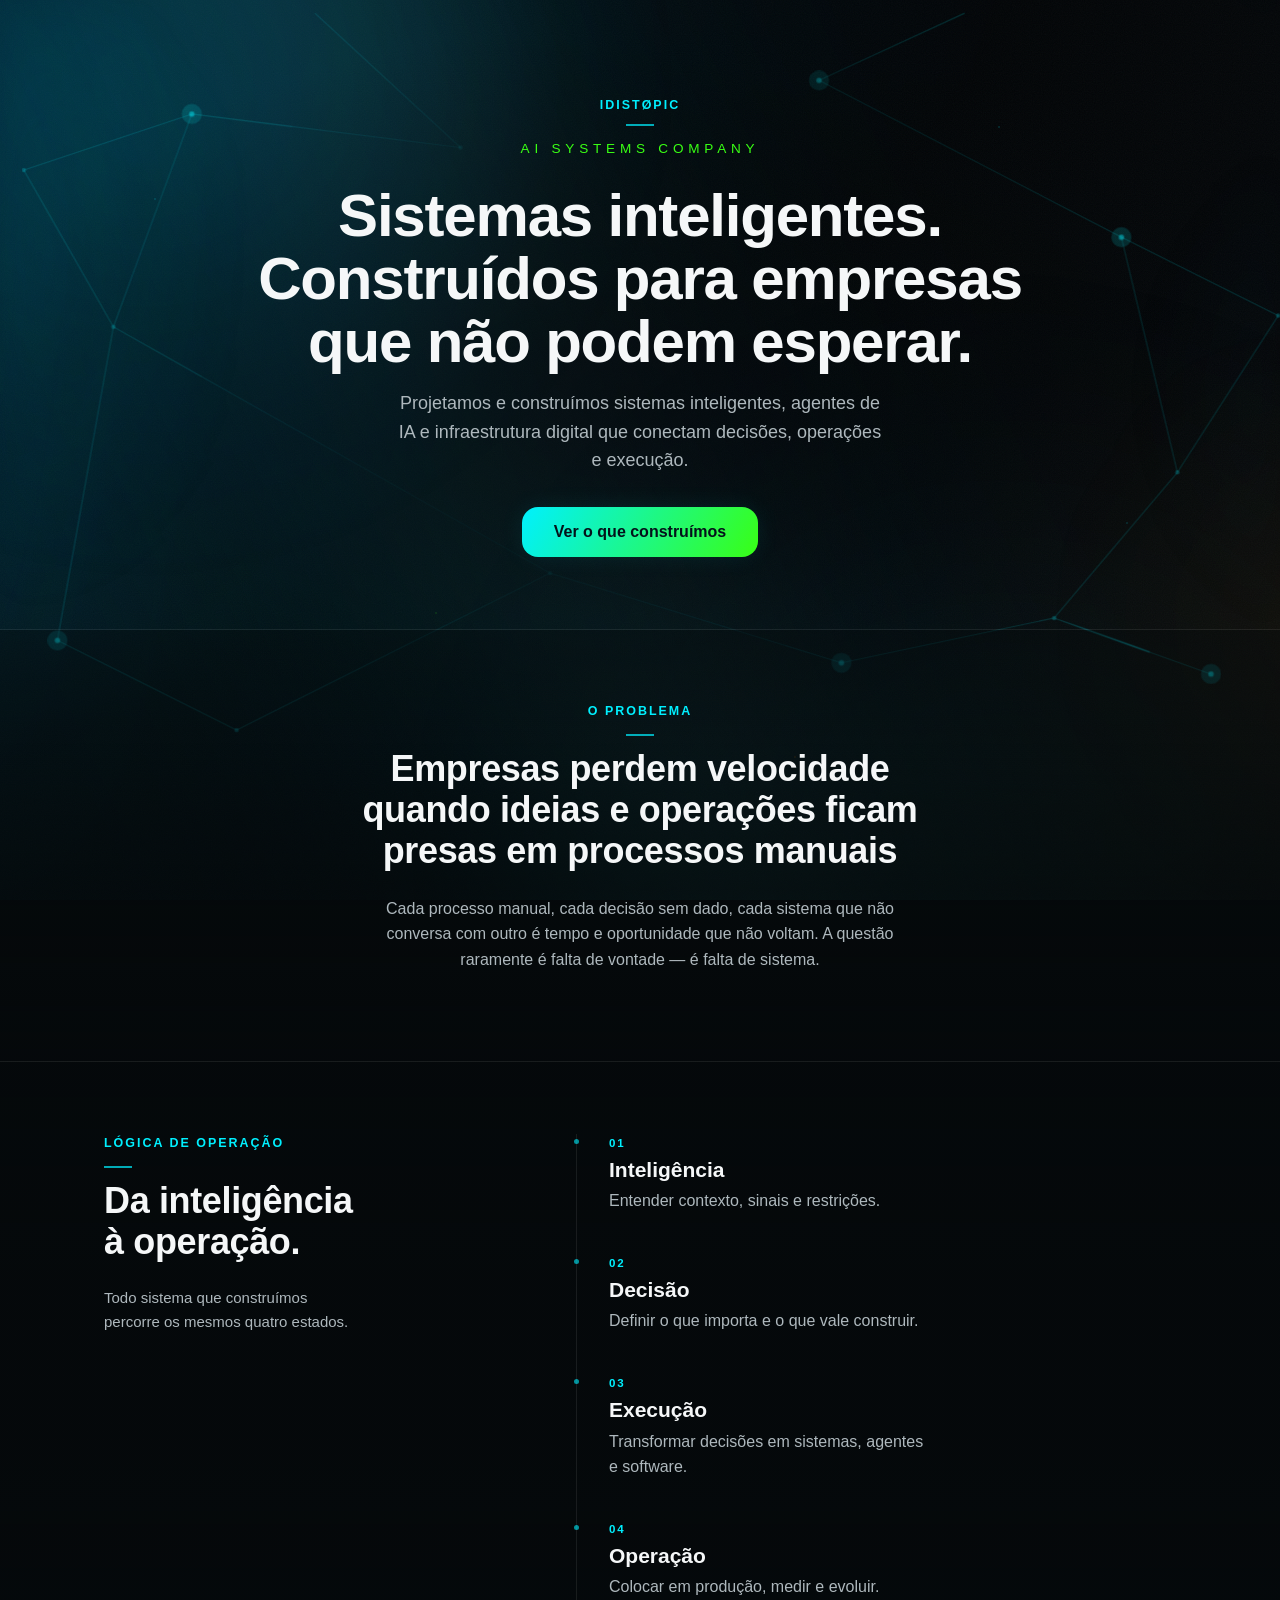
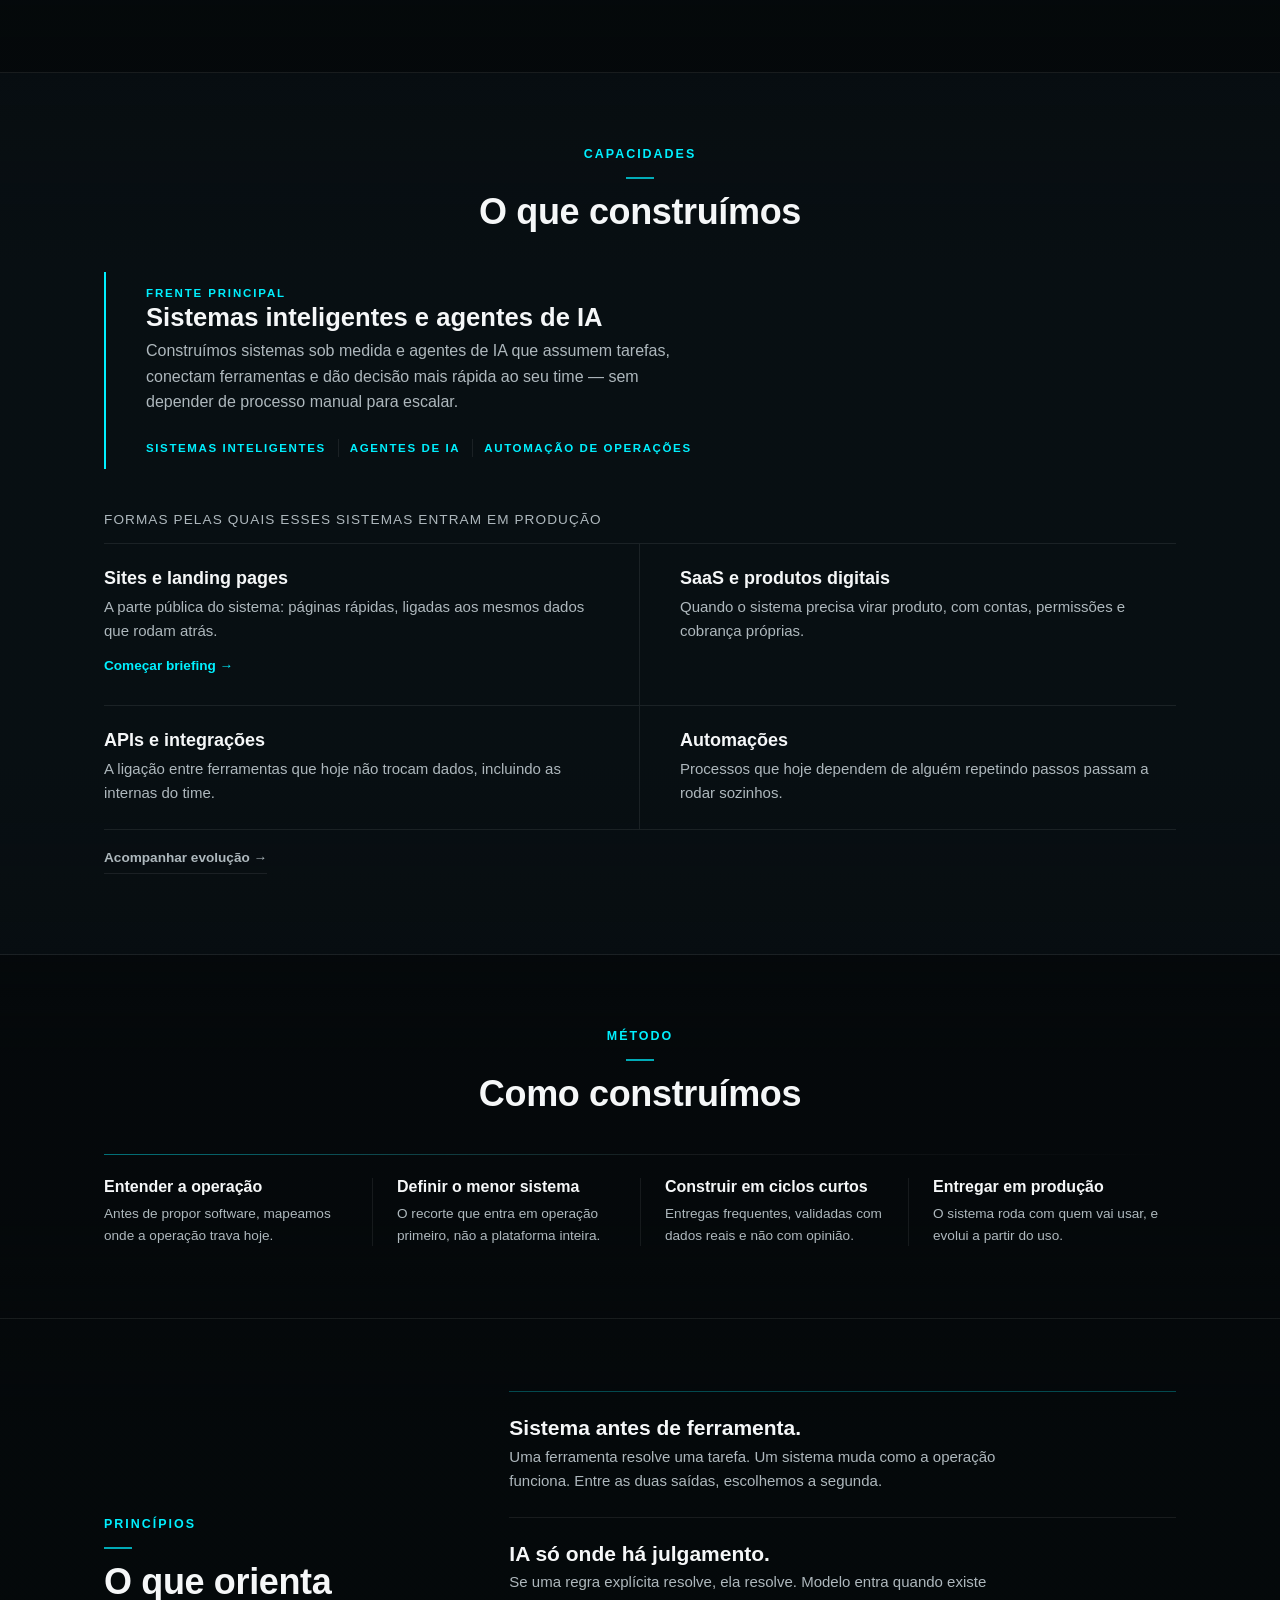
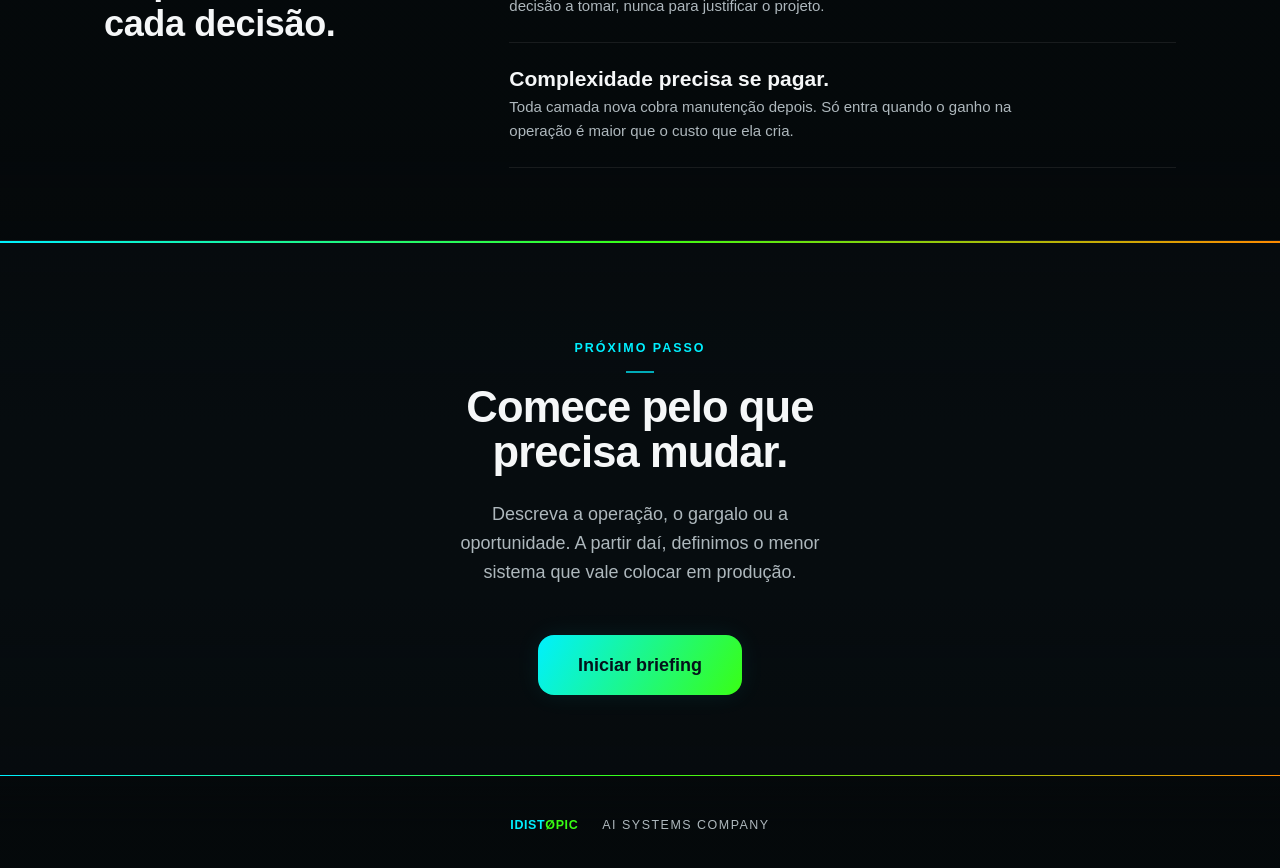
==== commit 6c84f529: "feat: preview IDISTØPIC homepage v1 Integra a homepage consolidada do repositório de trabalho IDISTO" ====
--- a/index.html
+++ b/index.html
@@ -1,171 +1,351 @@
-<!-- REPOSICIONAMENTO — copy/estrutura (2026-07-29) — homepage reposicionada
-     para vender claramente a oferta real de hoje (landing pages com IA),
-     sem apagar a visão futura (sistemas inteligentes, agentes de IA,
-     automações, APIs, SaaS/produtos digitais), tratada como "em
-     desenvolvimento", não como oferta aberta de venda. Estrutura reduzida
-     a 4 seções + rodapé: Hero, "O que já entregamos hoje" (id
-     servico-principal, reaproveita .servico-destaque — glow forte, raio
-     lg, frame/cantos completos, Design DNA v3), "Também estamos
-     construindo" (id em-desenvolvimento, reaproveita a classe .valores —
-     tratamento mais discreto, sem glow/CTA forte, coerente com "ainda não
-     é oferta aberta"), CTA final. Seções "Problema", "Como funciona" e
-     "Valores" (conteúdo antigo) removidas por decisão explícita do
-     usuário — ver memory/products/landing-idistopic/DECISIONS.md.
-     CTAs principais agora apontam para /briefing (antes /diagnostico);
-     CTA secundário do Hero passa a ser âncora interna (#em-desenvolvimento).
-     Nenhuma mudança em /solucoes.html, vercel.json, script.js, dependência,
-     CDN ou fonte. Design DNA v3 (grid global, frame/cantos só no Hero,
-     divisor de gradiente, escala de radius/glow) preservado sem alteração
-     — só 2 acréscimos mínimos e justificados em styles.css: estilo de
-     lista (.servico-destaque ul/li) e uma variante neutra de badge
-     (.badge-neutro), nenhum dos dois existia antes.
-
-     DEPLOY CANDIDATE (2026-07-27): cópia deste arquivo, sem alteração de
-     conteúdo, preparada para servir como root de um projeto Vercel. Ver
-     README.md desta pasta antes de qualquer deploy. -->
+<!-- HOMEPAGE IDISTØPIC — versão consolidada (2026-09-05).
+
+     Arquitetura Balanced aprovada e encerrada, na ordem: Hero, Problema,
+     Lógica de operação, O que construímos (âncora #servicos), Como
+     construímos, Princípios, Próximo passo, rodapé. Hero positioning
+     LOCKED. Cinematic Perceptible Pass V2 aprovada; o roteiro da cena mora
+     em script.js e a estrutura desta página não deve mudar sem atualizá-lo.
+     Production readiness concluída: metadata, ícones e card social apontam
+     para assets oficiais em assets/brand/.
+
+     Três destinos, com papéis distintos: #servicos leva às capacidades
+     durante a navegação, /solucoes é descoberta (página estática do projeto
+     Vercel) e /briefing é conversão (rewrite para o backend, fora deste
+     repositório — não criado nem alterado aqui).
+
+     Sem formulário, sem backend, sem dependência, sem CDN, sem fonte remota.
+     Publicação só pelo processo de aprovação Nível 2 do IDISTØPIC OS, com os
+     gates deste repositório rodados sobre o deploy-candidate atualizado. -->
 <!doctype html>
 <html lang="pt-BR">
 <head>
   <meta charset="utf-8" />
   <meta name="viewport" content="width=device-width, initial-scale=1" />
-  <title>IDISTØPIC — Landing pages com IA</title>
-  <link rel="stylesheet" href="styles.css" />
+  <title>IDISTØPIC — AI Systems Company</title>
+  <meta name="description" content="Projetamos e construímos sistemas inteligentes, agentes de IA e infraestrutura digital que conectam decisões, operações e execução." />
+  <!-- A mesma cor de --cor-fundo em styles.css. Se o token mudar, este valor
+       precisa mudar junto: HTML não lê variável CSS. -->
+  <meta name="theme-color" content="#05090b" />
+  <link rel="canonical" href="https://www.idistopic.com/" />
+
+  <!-- Ícones derivados do símbolo oficial. Fundo navy opaco de propósito: o
+       símbolo é ciano e desapareceria numa aba clara, e o iOS não respeita
+       transparência no apple-touch-icon. -->
+  <link rel="icon" type="image/png" sizes="32x32" href="assets/brand/favicon-32.png" />
+  <link rel="icon" type="image/png" sizes="192x192" href="assets/brand/favicon-192.png" />
+  <link rel="apple-touch-icon" href="assets/brand/apple-touch-icon.png" />
+
+  <!-- Compartilhamento. A imagem precisa de URL absoluta: leitores de link não
+       resolvem caminho relativo. A origem vem de .unlazy/homepage-v1, onde
+       www.idistopic.com está registrada como produção oficial. -->
+  <meta property="og:type" content="website" />
+  <meta property="og:site_name" content="IDISTØPIC" />
+  <meta property="og:locale" content="pt_BR" />
+  <meta property="og:url" content="https://www.idistopic.com/" />
+  <meta property="og:title" content="IDISTØPIC — Sistemas inteligentes para empresas que não podem esperar" />
+  <meta property="og:description" content="Projetamos e construímos sistemas inteligentes, agentes de IA e infraestrutura digital que conectam decisões, operações e execução." />
+  <meta property="og:image" content="https://www.idistopic.com/assets/brand/og-idistopic-1200x630.png" />
+  <meta property="og:image:width" content="1200" />
+  <meta property="og:image:height" content="630" />
+  <meta property="og:image:alt" content="Marca IDISTØPIC sobre fundo azul-petróleo." />
+
+  <!-- Sem handle: nenhum perfil oficial está registrado neste repositório e
+       não se inventa um. O card grande funciona sem twitter:site. -->
+  <meta name="twitter:card" content="summary_large_image" />
+  <meta name="twitter:title" content="IDISTØPIC — Sistemas inteligentes para empresas que não podem esperar" />
+  <meta name="twitter:description" content="Projetamos e construímos sistemas inteligentes, agentes de IA e infraestrutura digital que conectam decisões, operações e execução." />
+  <meta name="twitter:image" content="https://www.idistopic.com/assets/brand/og-idistopic-1200x630.png" />
+
+  <link rel="stylesheet" href="homepage-v1.css" />
 </head>
 <body>
 
+  <!-- AMBIENTE — uma única cena atrás de toda a página. Puramente decorativa,
+       fora da árvore de acessibilidade, sem interação. A composição é autoral e
+       determinística: as mesmas coordenadas em todo carregamento. O JS apenas
+       modula presença e parallax; sem ele a cena continua inteira, parada. -->
+  <div class="ambiente" aria-hidden="true">
+    <div class="ambiente-base"></div>
+    <div class="ambiente-luz">
+      <span class="luz luz-fria"></span>
+      <span class="luz luz-profunda"></span>
+      <span class="luz luz-quente"></span>
+      <span class="luz luz-volume"></span>
+    </div>
+
+    <svg class="ambiente-neural" viewBox="0 0 1440 900" preserveAspectRatio="xMidYMid slice" focusable="false">
+      <defs>
+        <linearGradient id="traco-energia" x1="0" y1="0" x2="1" y2="0">
+          <stop offset="0%" stop-opacity="0" />
+          <stop offset="50%" stop-opacity="1" />
+          <stop offset="100%" stop-opacity="0" />
+        </linearGradient>
+      </defs>
+
+      <!-- plano de fundo: a rede quase apagada, mais lenta, com leve desfoque -->
+      <g class="plano plano-fundo">
+        <g class="conexoes">
+        <path d="M60 120 L210 60" /><path d="M60 120 L150 300" /><path d="M150 300 L40 470" />
+        <path d="M40 470 L260 420" /><path d="M260 420 L150 300" /><path d="M40 470 L120 700" />
+        <path d="M120 700 L300 820" /><path d="M300 820 L480 840" /><path d="M210 60 L430 60" />
+        <path d="M430 60 L520 300" /><path d="M520 300 L260 420" /><path d="M1010 60 L1180 180" />
+        <path d="M1180 180 L1320 120" /><path d="M1320 120 L1400 300" /><path d="M1400 300 L1240 520" />
+        <path d="M1240 520 L1080 420" /><path d="M1080 420 L1180 180" /><path d="M1240 520 L1340 700" />
+        <path d="M1340 700 L1120 760" /><path d="M1120 760 L940 840" /><path d="M940 840 L700 860" />
+        <path d="M700 860 L480 840" /><path d="M520 300 L700 860" /><path d="M1080 420 L940 840" />
+        </g>
+        <g class="nos">
+        <circle cx="60" cy="120" r="1.6" /><circle cx="210" cy="60" r="1.6" /><circle cx="150" cy="300" r="1.6" /><circle cx="40" cy="470" r="1.6" /><circle cx="260" cy="420" r="1.6" />
+        <circle cx="120" cy="700" r="1.6" /><circle cx="300" cy="820" r="1.6" /><circle cx="430" cy="60" r="1.6" /><circle cx="520" cy="300" r="1.6" /><circle cx="1010" cy="60" r="1.6" />
+        <circle cx="1180" cy="180" r="1.6" /><circle cx="1080" cy="420" r="1.6" /><circle cx="1320" cy="120" r="1.6" /><circle cx="1400" cy="300" r="1.6" /><circle cx="1240" cy="520" r="1.6" />
+        <circle cx="1120" cy="760" r="1.6" /><circle cx="1340" cy="700" r="1.6" /><circle cx="480" cy="840" r="1.6" /><circle cx="700" cy="860" r="1.6" /><circle cx="940" cy="840" r="1.6" />
+        </g>
+      </g>
+
+      <!-- plano médio: as conexões legíveis, agrupadas, com espaço negativo -->
+      <g class="plano plano-medio">
+        <g class="conexoes">
+        <path d="M170 200 L320 150" /><path d="M170 200 L250 340" /><path d="M320 150 L250 340" />
+        <path d="M250 340 L200 620" /><path d="M200 620 L360 700" /><path d="M1150 260 L1290 330" />
+        <path d="M1290 330 L1200 470" /><path d="M1200 470 L1150 260" /><path d="M1200 470 L1090 600" />
+        <path d="M1090 600 L1230 650" /><path d="M320 150 L560 180" /><path d="M1150 260 L880 120" />
+        <path d="M250 340 L640 560" /><path d="M640 560 L900 640" /><path d="M900 640 L1090 600" />
+        <path d="M360 700 L640 560" /><path d="M880 120 L1010 60" /><path d="M560 180 L430 60" />
+        </g>
+        <g class="nos">
+        <circle cx="170" cy="200" r="2" /><circle cx="320" cy="150" r="2" /><circle cx="250" cy="340" r="2" /><circle cx="1150" cy="260" r="2" /><circle cx="1290" cy="330" r="2" />
+        <circle cx="1200" cy="470" r="2" /><circle cx="200" cy="620" r="2" /><circle cx="360" cy="700" r="2" /><circle cx="1230" cy="650" r="2" /><circle cx="1090" cy="600" r="2" />
+        <circle cx="560" cy="180" r="2" /><circle cx="880" cy="120" r="2" /><circle cx="640" cy="560" r="2" /><circle cx="900" cy="640" r="2" /></g>
+      </g>
+
+      <!-- primeiro plano: pouquíssimos nós, e só eles respiram -->
+      <g class="plano plano-frente">
+        <g class="nos">
+        <circle cx="320" cy="150" r="2.6" /><circle cx="1150" cy="260" r="2.6" /><circle cx="200" cy="620" r="2.6" /><circle cx="1230" cy="650" r="2.6" /><circle cx="880" cy="120" r="2.6" />
+        <circle cx="900" cy="640" r="2.6" /></g>
+        <g class="halos">
+        <circle cx="320" cy="150" r="9" /><circle cx="1150" cy="260" r="9" /><circle cx="200" cy="620" r="9" /><circle cx="1230" cy="650" r="9" /><circle cx="880" cy="120" r="9" />
+        <circle cx="900" cy="640" r="9" /></g>
+        <g class="energia">
+          <path d="M320 150 L560 180 L880 120" />
+          <path d="M250 340 L640 560 L900 640" />
+          <path d="M1090 600 L1230 650" />
+        </g>
+      </g>
+    </svg>
+
+    <div class="luz-eixo"></div>
+
+    <div class="ambiente-sinais">
+      <span style="--x: 12%; --y: 22%"></span><span style="--x: 78%; --y: 14%"></span>
+      <span style="--x: 34%; --y: 68%"></span><span style="--x: 88%; --y: 58%"></span>
+      <span style="--x: 62%; --y: 84%"></span>
+    </div>
+
+    <div class="ambiente-grao"></div>
+    <div class="ambiente-vinheta"></div>
+  </div>
+
   <main>
   <header class="hero" id="hero">
-    <div class="hero-tech-frame" aria-hidden="true"></div>
-    <span class="hero-tech-corner hero-tech-corner-tl" aria-hidden="true"></span>
-    <span class="hero-tech-corner hero-tech-corner-tr" aria-hidden="true"></span>
-    <span class="hero-tech-corner hero-tech-corner-bl" aria-hidden="true"></span>
-    <span class="hero-tech-corner hero-tech-corner-br" aria-hidden="true"></span>
+    <div class="ar-proximo" aria-hidden="true">
+      <span class="ar-halo ar-halo-esq"></span>
+      <span class="ar-halo ar-halo-dir"></span>
+      <svg class="ar-fragmentos" viewBox="0 0 1440 900" preserveAspectRatio="xMidYMid slice" focusable="false">
+        <path d="M-80 40 L220 -30 L90 260" />
+        <path d="M-60 480 L190 360 L40 640" />
+        <path d="M1260 -40 L1540 160 L1380 40" />
+        <path d="M1480 520 L1580 880" />
+      </svg>
+    </div>
     <div class="container">
       <p class="eyebrow">IDISTØPIC</p>
-      <span class="accent-line"></span>
-      <h1>Landing pages com IA para transformar interesse em cliente.</h1>
-      <p class="lead">A IDISTØPIC cria páginas estratégicas para apresentar sua oferta, captar contatos e validar demanda — com automação, checagem técnica e validação de qualidade em cada etapa.</p>
-      <a class="cta cta-primary" href="/briefing">Começar briefing</a>
-      <a class="cta cta-secondary" href="#em-desenvolvimento">Ver visão futura</a>
+      <span class="accent-line" aria-hidden="true"></span>
+      <p class="logo-sub">AI Systems Company</p>
+      <h1>Sistemas inteligentes. Construídos para empresas que não podem esperar.</h1>
+      <p class="lead">Projetamos e construímos sistemas inteligentes, agentes de IA e infraestrutura digital que conectam decisões, operações e execução.</p>
+      <a class="cta cta-primary" href="#servicos">Ver o que construímos</a>
     </div>
   </header>
 
-  <section class="servicos" id="servico-principal">
+  <section class="problema" id="problema">
+    <div class="container reveal">
+      <p class="eyebrow eyebrow-inline">O problema</p>
+      <span class="accent-line" aria-hidden="true"></span>
+      <h2>Empresas perdem velocidade quando ideias e operações ficam presas em processos manuais</h2>
+      <p>Cada processo manual, cada decisão sem dado, cada sistema que não conversa com outro é tempo e oportunidade que não voltam. A questão raramente é falta de vontade — é falta de sistema.</p>
+    </div>
+  </section>
+
+  <!-- LÓGICA DE OPERAÇÃO — a ponte entre a tensão do Problema e as capacidades.
+       Não é o método de projeto (isso é "Como funciona", mais abaixo): é como a
+       IDISTØPIC enxerga uma operação. Os quatro estados são uma sequência real,
+       então o marcador vem de um <ol> e os números saem de um contador CSS — se
+       o CSS falhar, a lista continua numerada pelo próprio navegador. -->
+  <section class="logica" id="logica">
+    <div class="container logica-grade">
+      <div class="logica-abertura reveal">
+        <p class="eyebrow eyebrow-inline">Lógica de operação</p>
+        <span class="accent-line" aria-hidden="true"></span>
+        <h2>Da inteligência à operação.</h2>
+        <p class="logica-apoio">Todo sistema que construímos percorre os mesmos quatro estados.</p>
+      </div>
+
+      <ol class="logica-estados">
+        <li class="estado reveal">
+          <h3>Inteligência</h3>
+          <p>Entender contexto, sinais e restrições.</p>
+        </li>
+        <li class="estado reveal">
+          <h3>Decisão</h3>
+          <p>Definir o que importa e o que vale construir.</p>
+        </li>
+        <li class="estado reveal">
+          <h3>Execução</h3>
+          <p>Transformar decisões em sistemas, agentes e software.</p>
+        </li>
+        <li class="estado reveal">
+          <h3>Operação</h3>
+          <p>Colocar em produção, medir e evoluir.</p>
+        </li>
+      </ol>
+    </div>
+  </section>
+
+  <section class="servicos" id="servicos">
     <div class="container">
-      <p class="eyebrow eyebrow-inline">Serviço principal</p>
-      <span class="accent-line"></span>
-      <h2>O que já entregamos hoje</h2>
-
-      <div class="servico-destaque reveal">
-        <div class="destaque-tech-frame" aria-hidden="true"></div>
-        <span class="destaque-tech-corner destaque-tech-corner-tl" aria-hidden="true"></span>
-        <span class="destaque-tech-corner destaque-tech-corner-tr" aria-hidden="true"></span>
-        <span class="destaque-tech-corner destaque-tech-corner-bl" aria-hidden="true"></span>
-        <span class="destaque-tech-corner destaque-tech-corner-br" aria-hidden="true"></span>
-        <span class="badge-destaque">Landing pages com IA</span>
-        <span class="card-icon icon-cyan">
-          <svg viewBox="0 0 24 24" width="28" height="28" fill="none" stroke="currentColor" stroke-width="1.6" stroke-linecap="round" stroke-linejoin="round" aria-hidden="true">
-            <rect x="3.5" y="5" width="17" height="14" rx="2"/>
-            <line x1="3.5" y1="9" x2="20.5" y2="9"/>
-          </svg>
-        </span>
-        <p>Nosso serviço principal é a criação de landing pages para negócios que precisam vender, validar ou apresentar uma oferta sem montar uma equipe técnica.</p>
-        <ul>
-          <li>Briefing guiado para entender oferta, público e objetivo da página</li>
-          <li>Estrutura de página pensada para clareza e conversão</li>
-          <li>Construção com apoio de IA e checagens automatizadas</li>
-          <li>Validação técnica e visual antes da entrega</li>
-          <li>Caminho simples para captar interessados e iniciar conversas</li>
+      <p class="eyebrow eyebrow-inline">Capacidades</p>
+      <span class="accent-line" aria-hidden="true"></span>
+      <h2>O que construímos</h2>
+
+      <!-- A frente principal deixou de ser um card: sem moldura, sem raio e sem
+           sombra, ela agora é um bloco editorial marcado por uma régua ciano à
+           esquerda. A dominância vem de escala, rótulo e espaço, como no resto da
+           página — não de uma caixa. As três frentes continuam as mesmas, agora
+           como uma lista separada por filetes, numa cor só. -->
+      <div class="frente reveal">
+        <p class="frente-rotulo">Frente principal</p>
+        <h3>Sistemas inteligentes e agentes de IA</h3>
+        <p>Construímos sistemas sob medida e agentes de IA que assumem tarefas, conectam ferramentas e dão decisão mais rápida ao seu time — sem depender de processo manual para escalar.</p>
+        <ul class="frentes">
+          <li>Sistemas inteligentes</li>
+          <li>Agentes de IA</li>
+          <li>Automação de operações</li>
         </ul>
-        <a class="cta cta-primary" href="/briefing">Criar minha landing page</a>
-      </div>
-    </div>
-  </section>
-
-  <section class="valores" id="em-desenvolvimento">
+      </div>
+
+      <p class="nota-capacidades">Formas pelas quais esses sistemas entram em produção</p>
+
+      <!-- Os quatro meios de execução saíram da grade de cards para uma matriz 2x2
+           cortada por filetes. É a mesma gramática de linha do Método e dos
+           Princípios, mas em figura própria: nem faixa de quatro colunas, nem pauta
+           de linhas cheias. Sem ícone e sem cor por item — a única cor que sobra é o
+           ciano do briefing, que é a única ação real dos quatro. -->
+      <div class="capacidades">
+        <a class="capacidade reveal" href="/briefing">
+          <h3>Sites e landing pages</h3>
+          <p>A parte pública do sistema: páginas rápidas, ligadas aos mesmos dados que rodam atrás.</p>
+          <span class="capacidade-acao">Começar briefing →</span>
+        </a>
+        <div class="capacidade reveal">
+          <h3>SaaS e produtos digitais</h3>
+          <p>Quando o sistema precisa virar produto, com contas, permissões e cobrança próprias.</p>
+        </div>
+        <div class="capacidade reveal">
+          <h3>APIs e integrações</h3>
+          <p>A ligação entre ferramentas que hoje não trocam dados, incluindo as internas do time.</p>
+        </div>
+        <div class="capacidade reveal">
+          <h3>Automações</h3>
+          <p>Processos que hoje dependem de alguém repetindo passos passam a rodar sozinhos.</p>
+        </div>
+      </div>
+
+      <!-- DESCOBERTA — /solucoes é rota pública real, servida direto pela Vercel,
+           e está em mustKeep no routes.json. O rótulo é o mesmo que a homepage em
+           produção usa, lido do DOM real em 2026-09-03 e registrado em
+           LINK-PARITY.md. Fica subordinado ao "Começar briefing →": mesmo corpo
+           de texto, cor apagada em vez de ciano, e alinhado à esquerda com a
+           matriz. A altura mínima existe só para o alvo de toque no mobile. -->
+      <a class="link-descoberta" href="/solucoes">
+        <span class="link-descoberta-texto">Acompanhar evolução <span aria-hidden="true">&rarr;</span></span>
+      </a>
+    </div>
+  </section>
+
+  <section class="como-funciona" id="como-funciona">
     <div class="container">
-      <p class="eyebrow eyebrow-inline">Visão futura</p>
-      <span class="accent-line"></span>
-      <h2>Também estamos construindo</h2>
-      <p class="lead">A IDISTØPIC está evoluindo para criar sistemas inteligentes, agentes de IA, automações, APIs e produtos digitais. Essas frentes fazem parte da visão do produto, mas ainda não são ofertas abertas de venda.</p>
-      <div class="cards-grid cards-grid-5">
-        <div class="card card-compact reveal">
-          <span class="card-icon icon-cyan">
-            <svg viewBox="0 0 24 24" width="28" height="28" fill="none" stroke="currentColor" stroke-width="1.6" stroke-linecap="round" aria-hidden="true">
-              <circle cx="12" cy="12" r="2.5"/>
-              <circle cx="5" cy="6" r="1.4"/>
-              <circle cx="19" cy="6" r="1.4"/>
-              <circle cx="12" cy="20" r="1.4"/>
-              <line x1="10.2" y1="10.4" x2="6.3" y2="7.1"/>
-              <line x1="13.8" y1="10.4" x2="17.7" y2="7.1"/>
-              <line x1="12" y1="14.5" x2="12" y2="18.3"/>
-            </svg>
-          </span>
-          <h3>Sistemas inteligentes</h3>
-          <span class="badge badge-neutro">Em desenvolvimento</span>
-        </div>
-        <div class="card card-compact reveal">
-          <span class="card-icon icon-green">
-            <svg viewBox="0 0 24 24" width="28" height="28" fill="none" stroke="currentColor" stroke-width="1.6" stroke-linecap="round" stroke-linejoin="round" aria-hidden="true">
-              <rect x="7" y="7" width="10" height="10" rx="1.5"/>
-              <line x1="9" y1="4" x2="9" y2="7"/>
-              <line x1="15" y1="4" x2="15" y2="7"/>
-              <line x1="9" y1="17" x2="9" y2="20"/>
-              <line x1="15" y1="17" x2="15" y2="20"/>
-              <line x1="4" y1="9" x2="7" y2="9"/>
-              <line x1="4" y1="15" x2="7" y2="15"/>
-              <line x1="17" y1="9" x2="20" y2="9"/>
-              <line x1="17" y1="15" x2="20" y2="15"/>
-            </svg>
-          </span>
-          <h3>Agentes de IA</h3>
-          <span class="badge badge-neutro">Em desenvolvimento</span>
-        </div>
-        <div class="card card-compact reveal">
-          <span class="card-icon icon-orange">
-            <svg viewBox="0 0 24 24" width="28" height="28" fill="none" stroke="currentColor" stroke-width="1.6" stroke-linecap="round" aria-hidden="true">
-              <circle cx="12" cy="12" r="5"/>
-              <circle cx="12" cy="12" r="1.6"/>
-              <line x1="12" y1="3.5" x2="12" y2="6"/>
-              <line x1="12" y1="18" x2="12" y2="20.5"/>
-              <line x1="3.5" y1="12" x2="6" y2="12"/>
-              <line x1="18" y1="12" x2="20.5" y2="12"/>
-            </svg>
-          </span>
-          <h3>Automações</h3>
-          <span class="badge badge-neutro">Em desenvolvimento</span>
-        </div>
-        <div class="card card-compact reveal">
-          <span class="card-icon icon-cyan">
-            <svg viewBox="0 0 24 24" width="28" height="28" fill="none" stroke="currentColor" stroke-width="1.6" stroke-linecap="round" aria-hidden="true">
-              <circle cx="8" cy="8" r="3.5"/>
-              <circle cx="16" cy="16" r="3.5"/>
-              <line x1="10.5" y1="10.5" x2="13.5" y2="13.5"/>
-            </svg>
-          </span>
-          <h3>APIs e integrações</h3>
-          <span class="badge badge-neutro">Em desenvolvimento</span>
-        </div>
-        <div class="card card-compact reveal">
-          <span class="card-icon icon-green">
-            <svg viewBox="0 0 24 24" width="28" height="28" fill="none" stroke="currentColor" stroke-width="1.6" stroke-linejoin="round" aria-hidden="true">
-              <rect x="4" y="4" width="12" height="7" rx="1.5"/>
-              <rect x="8" y="13" width="12" height="7" rx="1.5"/>
-            </svg>
-          </span>
-          <h3>SaaS e produtos digitais</h3>
-          <span class="badge badge-neutro">Em desenvolvimento</span>
-        </div>
-      </div>
-      <p><a class="card-link" href="/solucoes">Acompanhar evolução →</a></p>
-    </div>
-  </section>
-
+      <p class="eyebrow eyebrow-inline">Método</p>
+      <span class="accent-line" aria-hidden="true"></span>
+      <h2>Como construímos</h2>
+      <div class="metodo reveal">
+        <div class="fase">
+          <h3>Entender a operação</h3>
+          <p>Antes de propor software, mapeamos onde a operação trava hoje.</p>
+        </div>
+        <div class="fase">
+          <h3>Definir o menor sistema</h3>
+          <p>O recorte que entra em operação primeiro, não a plataforma inteira.</p>
+        </div>
+        <div class="fase">
+          <h3>Construir em ciclos curtos</h3>
+          <p>Entregas frequentes, validadas com dados reais e não com opinião.</p>
+        </div>
+        <div class="fase">
+          <h3>Entregar em produção</h3>
+          <p>O sistema roda com quem vai usar, e evolui a partir do uso.</p>
+        </div>
+      </div>
+    </div>
+  </section>
+
+  <!-- PRINCÍPIOS — antes eram cinco cards de valores institucionais. Não é a
+       sequência do Método nem o eixo da Lógica: são critérios simultâneos de
+       decisão, então a gramática é uma pauta de linhas horizontais — sem
+       número, sem eixo, sem card e sem ícone. Nada aqui deve sugerir ordem.
+       Cor reduzida de propósito: só ciano e neutros, sem a rotação decorativa
+       verde/laranja dos blocos anteriores. Esta é a zona mais silenciosa da
+       página e o conteúdo carrega sozinho. -->
+  <section class="principios" id="principios">
+    <div class="container principios-grade">
+      <div class="principios-abertura reveal">
+        <p class="eyebrow eyebrow-inline">Princípios</p>
+        <span class="accent-line" aria-hidden="true"></span>
+        <h2>O que orienta cada decisão.</h2>
+      </div>
+
+      <div class="principios-pauta">
+        <div class="principio reveal">
+          <h3>Sistema antes de ferramenta.</h3>
+          <p>Uma ferramenta resolve uma tarefa. Um sistema muda como a operação funciona. Entre as duas saídas, escolhemos a segunda.</p>
+        </div>
+        <div class="principio reveal">
+          <h3>IA só onde há julgamento.</h3>
+          <p>Se uma regra explícita resolve, ela resolve. Modelo entra quando existe decisão a tomar, nunca para justificar o projeto.</p>
+        </div>
+        <div class="principio reveal">
+          <h3>Complexidade precisa se pagar.</h3>
+          <p>Toda camada nova cobra manutenção depois. Só entra quando o ganho na operação é maior que o custo que ela cria.</p>
+        </div>
+      </div>
+    </div>
+  </section>
+
+  <!-- CTA FINAL — o fechamento da página. Deixou de apontar para #servicos:
+       mandar o visitante de volta ao meio da página no último bloco é
+       navegação circular. O destino agora é /briefing, o endpoint principal
+       de conversão da página. Um CTA só, sem link secundário — um segundo
+       destino aqui divide a decisão em vez de ajudar. Os CTAs de #servicos
+       acima continuam válidos: durante a navegação eles levam às capacidades.
+       A eyebrow existe para marcar que este é outro capítulo, não mais uma
+       seção de conteúdo. -->
   <section class="cta-final" id="cta-final">
     <div class="container reveal">
-      <h2>Precisa de uma landing page que já comece com estratégia?</h2>
-      <p class="lead lead-invertido">Comece pelo briefing. A partir dele, entendemos sua oferta, seu público e o tipo de página que faz sentido construir agora.</p>
-      <a class="cta cta-primary" href="/briefing">Preencher briefing</a>
+      <p class="eyebrow eyebrow-inline">Próximo passo</p>
+      <span class="accent-line" aria-hidden="true"></span>
+      <h2>Comece pelo que precisa mudar.</h2>
+      <p class="lead lead-invertido">Descreva a operação, o gargalo ou a oportunidade. A partir daí, definimos o menor sistema que vale colocar em produção.</p>
+      <a class="cta cta-primary cta-fechamento" href="/briefing">Iniciar briefing</a>
     </div>
   </section>
   </main>
@@ -173,10 +353,10 @@
   <footer class="rodape" id="rodape">
     <div class="container footer-inner">
       <strong class="footer-logo"><span class="cyan">IDIST</span><span class="green">ØPIC</span></strong>
-      <span>Landing pages com IA</span>
+      <span>AI Systems Company</span>
     </div>
   </footer>
 
-  <script src="script.js" defer></script>
+  <script src="homepage-v1.js" defer></script>
 </body>
 </html>
--- a/homepage-v1.css
+++ b/homepage-v1.css
@@ -0,0 +1,1622 @@
+/* LANDING BRAND REBUILD PASS — dark premium tech, acentos neon.
+   Paleta e tipografia pretendida vêm de core/identity.md (Brand Pivot, 2026-07-27).
+   Inspirado no brand book de referência do usuário — CSS escrito do zero, não copiado.
+   Sem fonte externa/CDN: "Space Grotesk"/"Inter" são só preferência de nome de fonte
+   (fallback silencioso para fontes de sistema se não estiverem instaladas — nenhuma
+   rede é acessada). Sem framework, sem dependência. */
+
+:root {
+  --cor-fundo: #05090b;
+  --cor-painel: #091014;
+  --cor-borda: #263238;
+  --linha-fina: rgba(245, 247, 248, 0.08);
+  --cor-texto: #f5f7f8;
+  --cor-texto-suave: #aeb8bd;
+  --cor-ciano: #00f0ff;
+  --cor-verde: #39ff14;
+  --cor-laranja: #ff8a00;
+  --cor-cta-texto: #04121a;
+  --fonte-titulo: "Space Grotesk", -apple-system, "Segoe UI", Roboto, Arial, sans-serif;
+  --fonte-texto: "Inter", -apple-system, "Segoe UI", Roboto, Arial, sans-serif;
+
+  /* Escala tipográfica — um único sistema, do microcopy ao display do Hero.
+     Cada tamanho da página resolve para um destes degraus. */
+  --texto-3xs: 0.72rem;
+  --texto-2xs: 0.78rem;
+  --texto-xs: 0.85rem;
+  --texto-sm: 0.9375rem;
+  --texto-md: 1rem;
+  --texto-lg: 1.125rem;
+  --texto-xl: 1.3125rem;
+  --texto-2xl: 1.5rem;
+  --texto-3xl: 2.125rem;
+  --texto-4xl: 2.25rem;
+  --texto-5xl: 3.75rem;
+
+  /* Rampa fluida dos títulos — o termo variável mora aqui, junto do token */
+  --titulo-display: clamp(var(--texto-3xl), 5vw, var(--texto-5xl));
+  --titulo-secao: clamp(var(--texto-2xl), 3vw, var(--texto-4xl));
+  /* O fechamento fica entre os dois: mais presença que um título de seção,
+     sem chegar ao display do Hero — o closing shot não repete a abertura. */
+  --titulo-fechamento: clamp(var(--texto-3xl), 3.4vw, var(--texto-5xl));
+
+  /* Alturas de linha — display apertado, título curto, texto respirado */
+  --altura-display: 1.05;
+  --altura-titulo: 1.15;
+  --altura-texto: 1.6;
+  /* Escala de espaçamento — passo base 0.25rem, um único sistema para toda a
+     página. core/identity.md registra spacing como lacuna explícita, sem valor
+     aprovado; esta escala é local desta homepage e não foi promovida ao OS. */
+  --espaco-3xs: 0.25rem;
+  --espaco-2xs: 0.375rem;
+  --espaco-xs: 0.5rem;
+  --espaco-sm: 0.75rem;
+  --espaco-md: 1rem;
+  --espaco-lg: 1.5rem;
+  --espaco-xl: 2rem;
+  --espaco-2xl: 2.5rem;
+  --espaco-3xl: 3.5rem;
+  --espaco-4xl: 4.5rem;
+  --espaco-5xl: 5rem;
+  --espaco-6xl: 6rem;
+
+  /* Ritmo vertical dos blocos — quatro degraus deliberados, não um padding único:
+     o Hero respira mais que uma seção comum, o CTA final respira mais que o Hero. */
+  --ritmo-hero: clamp(var(--espaco-3xl), 9vw, var(--espaco-6xl));
+  --ritmo-secao: clamp(var(--espaco-2xl), 7vw, var(--espaco-4xl));
+  --ritmo-destaque: clamp(var(--espaco-3xl), 8vw, var(--espaco-5xl));
+  --ritmo-rodape: var(--espaco-2xl);
+
+  /* Ritmo interno de cada bloco — a mesma lógica em todas as seções:
+     eyebrow, linha e título formam uma unidade; o título respira até a copy;
+     a copy abre um degrau maior antes do conteúdo (cards, fases, grades). */
+  --ritmo-titulo-copy: var(--espaco-lg);
+  --ritmo-copy-conteudo: var(--espaco-2xl);
+  --ritmo-cta: var(--espaco-md);
+
+  /* Padding interno dos componentes, derivado da mesma escala */
+  /* Larguras — o container abre no desktop para dar presença horizontal às
+     fases e às grades, enquanto texto e título mantêm medida própria, para
+     que abrir o container não alargue linha de leitura. */
+  --largura-container: 1120px;
+  --medida-titulo: 46rem;
+  --medida-copy: 34rem;
+  --padding-container: var(--espaco-lg);
+  --padding-destaque: clamp(var(--espaco-lg), 4vw, var(--espaco-2xl));
+
+  /* Base em RGB para os véus por seção poderem variar só a opacidade */
+  --cor-fundo-rgb: 5, 9, 11;
+  --cor-painel-rgb: 9, 16, 20;
+
+  /* AMBIENTE — cor, opacidade, desfoque, duração e intensidade da cena.
+     Ajustar o clima acontece aqui, nunca na estrutura. */
+  --ambiente-cor: var(--cor-ciano);
+  --ambiente-cor-viva: var(--cor-verde);
+  --ambiente-cor-quente: var(--cor-laranja);
+
+  /* Presença da rede. O JS modula entre os limites conforme a seção;
+     sem JS este valor fica e a cena continua composta. */
+  --ambiente-presenca: 0.62;
+  /* Fator de escala da cena. O CSS decide o quanto o ambiente pode aparecer
+     em cada largura; o JS apenas narra a variacao por secao dentro disso. */
+  --ambiente-escala: 1;
+  --ambiente-presenca-min: 0.08;
+  --ambiente-presenca-max: 1;
+  /* Canais da mesma cena: luz, ar próximo e energia. O JS interpola. */
+  --ambiente-luz: 1;
+  --ambiente-ar: 1;
+  --ambiente-energia: 1;
+
+  /* Três planos de profundidade — DOF estático, não filtro animado */
+  --plano-fundo-opacidade: 0.34;
+  --plano-fundo-blur: 2.4px;
+  --plano-fundo-conexao: 0.04;
+  --plano-fundo-no: 0.07;
+  --plano-medio-conexao: 0.17;
+  --plano-medio-no: 0.22;
+  --malha-opacidade-max: 0.34;
+  --plano-frente-no: var(--malha-opacidade-max);
+  --plano-frente-halo: 0.16;
+  --plano-frente-energia: var(--malha-opacidade-max);
+
+  /* Campo de luz — massa direcional, cyan profundo; âmbar raro */
+  --luz-fria: 0.09;
+  --luz-profunda: 0.1;
+  --luz-quente: 0.036;
+  --luz-volume: 0.18;
+  --luz-blur: 88px;
+  /* Eixo de luz — a massa direcional que atravessa a cena. Força do núcleo e
+     teto por breakpoint, para o mobile receber a mesma cena, mais discreta. */
+  --luz-eixo-forca: 0.17;
+  --luz-eixo-blur: 110px;
+  --luz-canal-max: 1;
+  --grao: 0.04;
+
+  /* Parallax: o JS escreve estes deslocamentos, sempre pequenos */
+  --ambiente-y-fundo: 0px;
+  --ambiente-y-medio: 0px;
+  --ambiente-y-frente: 0px;
+  --ambiente-y-ar: 0px;
+  --ambiente-ponteiro-x: 0px;
+  --ambiente-ponteiro-y: 0px;
+
+  /* Fator de profundidade do ponteiro: longe quase não reage, perto reage pouco */
+  --profundidade-ponteiro-fundo: 0.28;
+  --profundidade-ponteiro-medio: 0.72;
+  --profundidade-ponteiro-frente: 1.12;
+  --profundidade-ponteiro-ar: 1.45;
+
+  /* Tempos cinematográficos: amplitude maior, duração ainda longa */
+  --tempo-base: 80s;
+  --tempo-luz: 46s;
+  --tempo-eixo: 52s;
+  --tempo-drift-fundo: 72s;
+  --tempo-drift-medio: 48s;
+  --tempo-drift-frente: 36s;
+  --tempo-drift-ar: 40s;
+  --tempo-respiro: 11s;
+  --tempo-energia: 16s;
+  --tempo-sinal: 8s;
+
+  /* Véus por seção. As bordas são mais abertas que o miolo, para a cena
+     continuar através das divisórias em vez de ser cortada por elas. */
+  --veu-suave: 0.5;
+  --veu-medio: 0.7;
+  --veu-forte: 0.88;
+  --veu-borda: 0.34;
+
+  --raio: 16px;
+  --glow-cyan: 0 0 24px rgba(0, 240, 255, 0.08);
+}
+
+* {
+  box-sizing: border-box;
+}
+
+body {
+  margin: 0;
+  font-family: var(--fonte-texto);
+  color: var(--cor-texto);
+  font-size: var(--texto-md);
+  background: var(--cor-fundo);
+  line-height: var(--altura-texto);
+}
+
+.container {
+  max-width: var(--largura-container);
+  margin: 0 auto;
+  padding: 0 var(--padding-container);
+}
+
+h1, h2, h3 {
+  font-family: var(--fonte-titulo);
+  line-height: var(--altura-titulo);
+  margin-top: 0;
+  color: var(--cor-texto);
+  /* Equilibra a quebra dos títulos curtos; sem suporte, quebra normalmente */
+  text-wrap: balance;
+}
+
+h1 {
+  font-size: var(--titulo-display);
+  line-height: var(--altura-display);
+  letter-spacing: -0.02em;
+  max-width: 26ch;
+  margin: var(--espaco-xs) auto var(--espaco-md);
+}
+
+h2 {
+  font-size: var(--titulo-secao);
+  letter-spacing: -0.01em;
+  text-align: center;
+  max-width: min(34ch, var(--medida-titulo));
+  margin: 0 auto var(--ritmo-titulo-copy);
+}
+
+h3 {
+  font-size: var(--texto-lg);
+  margin-bottom: var(--espaco-2xs);
+}
+
+p {
+  margin: 0 0 var(--espaco-md);
+  color: var(--cor-texto-suave);
+  text-wrap: pretty;
+}
+
+.eyebrow {
+  text-transform: uppercase;
+  letter-spacing: 0.16em;
+  font-size: var(--texto-2xs);
+  font-weight: 700;
+  color: var(--cor-ciano);
+  margin-bottom: var(--espaco-xs);
+  text-align: center;
+}
+
+.eyebrow-inline {
+  margin-bottom: var(--espaco-sm);
+}
+
+.accent-line {
+  display: block;
+  width: 28px;
+  height: 2px;
+  margin: 0 auto var(--espaco-sm);
+  background: var(--cor-ciano);
+  opacity: 0.7;
+}
+
+.logo-sub {
+  text-align: center;
+  text-transform: uppercase;
+  letter-spacing: 0.35em;
+  font-size: var(--texto-xs);
+  color: var(--cor-verde);
+  margin: 0 0 var(--espaco-lg);
+}
+
+.lead {
+  color: var(--cor-texto-suave);
+  font-size: var(--texto-lg);
+  max-width: 50ch;
+  margin-left: auto;
+  margin-right: auto;
+  text-align: center;
+}
+
+header.hero {
+  position: relative;
+  isolation: isolate;
+  text-align: center;
+  padding: var(--ritmo-hero) 0 var(--ritmo-secao);
+  border-bottom: 1px solid var(--linha-fina);
+  overflow: hidden;
+}
+
+header.hero .container {
+  position: relative;
+  z-index: 1;
+}
+
+section {
+  padding: var(--ritmo-secao) 0;
+  scroll-margin-top: var(--espaco-lg);
+  border-bottom: 1px solid var(--linha-fina);
+  text-align: center;
+}
+
+/* Presença da cena por seção. O miolo de cada bloco fecha mais, as bordas
+   abrem, então a divisória separa editorialmente sem cortar a atmosfera. */
+
+.problema {
+  background: linear-gradient(
+    180deg,
+    rgba(var(--cor-fundo-rgb), var(--veu-borda)),
+    rgba(var(--cor-fundo-rgb), var(--veu-suave)) 26%,
+    rgba(var(--cor-fundo-rgb), var(--veu-medio)) 60%,
+    rgba(var(--cor-fundo-rgb), var(--veu-borda))
+  );
+}
+
+.como-funciona {
+  background: linear-gradient(
+    180deg,
+    rgba(var(--cor-fundo-rgb), var(--veu-borda)),
+    rgba(var(--cor-fundo-rgb), var(--veu-medio)) 28%,
+    rgba(var(--cor-fundo-rgb), var(--veu-medio)) 72%,
+    rgba(var(--cor-fundo-rgb), var(--veu-borda))
+  );
+}
+
+/* Lógica de operação — o véu invertido: todas as outras seções fecham no miolo
+   e abrem nas bordas; esta abre no miolo. É a única parte da página onde a cena
+   aparece mais atrás do conteúdo, e é justamente onde a energia se reorganiza. */
+
+.logica {
+  background: linear-gradient(
+    180deg,
+    rgba(var(--cor-fundo-rgb), var(--veu-medio)),
+    rgba(var(--cor-fundo-rgb), var(--veu-suave)) 34%,
+    rgba(var(--cor-fundo-rgb), var(--veu-suave)) 66%,
+    rgba(var(--cor-fundo-rgb), var(--veu-medio))
+  );
+}
+
+.servicos {
+  background: linear-gradient(
+    180deg,
+    rgba(var(--cor-painel-rgb), var(--veu-medio)),
+    rgba(var(--cor-painel-rgb), var(--veu-forte)) 22%,
+    rgba(var(--cor-painel-rgb), var(--veu-forte)) 78%,
+    rgba(var(--cor-painel-rgb), var(--veu-medio))
+  );
+}
+
+.principios {
+  background: linear-gradient(
+    180deg,
+    rgba(var(--cor-fundo-rgb), var(--veu-medio)),
+    rgba(var(--cor-fundo-rgb), var(--veu-forte)) 22%,
+    rgba(var(--cor-fundo-rgb), var(--veu-forte)) 78%,
+    rgba(var(--cor-fundo-rgb), var(--veu-medio))
+  );
+}
+
+.cta-final {
+  background: linear-gradient(
+    180deg,
+    rgba(var(--cor-painel-rgb), var(--veu-borda)),
+    rgba(var(--cor-painel-rgb), var(--veu-suave)) 34%,
+    rgba(var(--cor-painel-rgb), var(--veu-suave)) 66%,
+    rgba(var(--cor-painel-rgb), var(--veu-borda))
+  );
+}
+
+.problema p {
+  max-width: var(--medida-copy);
+  margin-left: auto;
+  margin-right: auto;
+}
+
+/* Lógica de operação — a primeira seção da página com gramática própria.
+   Todas as outras são eyebrow, linha, título central e grade central; esta é
+   assimétrica: o título fica à esquerda com espaço negativo e os quatro estados
+   descem por um eixo à direita. Nenhuma caixa, nenhuma sombra, nenhum ícone —
+   a hierarquia vem de composição, escala e ritmo. */
+
+.logica {
+  text-align: left;
+}
+
+.logica-grade {
+  display: grid;
+  grid-template-columns: minmax(0, 4fr) minmax(0, 6fr);
+  gap: var(--espaco-4xl);
+  align-items: start;
+}
+
+/* .eyebrow declara text-align: center, então herdar da seção não basta: sem
+   estas duas regras o rótulo fica desencontrado da linha de acento e do H2. */
+.logica .eyebrow {
+  text-align: left;
+}
+
+.logica .accent-line {
+  margin-left: 0;
+  margin-right: 0;
+}
+
+.logica h2 {
+  text-align: left;
+  margin-left: 0;
+  margin-right: 0;
+  max-width: 13ch;
+}
+
+.logica-apoio {
+  max-width: 30ch;
+  font-size: var(--texto-sm);
+  margin-bottom: 0;
+}
+
+/* O eixo: uma linha contínua, um nó por estado. É o conector, não uma borda de
+   card — por isso vive na lista, e não em cada item. */
+
+.logica-estados {
+  counter-reset: estado;
+  list-style: none;
+  margin: 0;
+  padding: 0 0 0 var(--espaco-xl);
+  border-left: 1px solid var(--linha-fina);
+}
+
+.estado {
+  counter-increment: estado;
+  position: relative;
+  padding-bottom: var(--espaco-2xl);
+}
+
+.estado:last-child {
+  padding-bottom: 0;
+}
+
+/* O número é o marcador do estado, gerado pela própria ordem da lista. */
+.estado::before {
+  content: counter(estado, decimal-leading-zero);
+  display: block;
+  margin-bottom: var(--espaco-2xs);
+  color: var(--cor-ciano);
+  font-size: var(--texto-3xs);
+  font-weight: 700;
+  letter-spacing: 0.16em;
+  font-variant-numeric: tabular-nums;
+}
+
+/* O nó sobre o eixo, alinhado com o número. */
+.estado::after {
+  content: "";
+  position: absolute;
+  left: calc((var(--espaco-xl) + 3px) * -1);
+  top: 0.34em;
+  width: 5px;
+  height: 5px;
+  border-radius: 50%;
+  background: var(--cor-ciano);
+  opacity: 0.6;
+}
+
+.estado h3 {
+  font-size: var(--texto-xl);
+}
+
+.estado p {
+  max-width: 38ch;
+  margin-bottom: 0;
+}
+
+/* Método — um bloco contínuo cortado em fases, não uma segunda linha do tempo.
+   Sem eixo, sem círculo numerado, sem card: a progressão vem da leitura da
+   esquerda para a direita e do corte entre as fases. É deliberadamente mais
+   contido que a Lógica de operação — aqui o método confirma, não disputa. */
+
+.metodo {
+  position: relative;
+  display: grid;
+  grid-template-columns: repeat(4, 1fr);
+  margin-top: var(--ritmo-copy-conteudo);
+  padding-top: var(--espaco-lg);
+  text-align: left;
+}
+
+/* A régua superior é o único sinal de direção: começa em cyan e se apaga para
+   a direita. Uma linha só, sem nó nenhum — não é um eixo. */
+.metodo::before {
+  content: "";
+  position: absolute;
+  inset: 0 0 auto;
+  height: 1px;
+  background: linear-gradient(
+    90deg,
+    rgba(0, 240, 255, 0.45),
+    var(--linha-fina) 52%,
+    transparent
+  );
+}
+
+.fase {
+  padding: 0 var(--espaco-lg);
+}
+
+.fase:first-child {
+  padding-left: 0;
+}
+
+.fase:last-child {
+  padding-right: 0;
+}
+
+/* O corte entre fases: uma divisória, não uma borda de caixa. */
+.fase + .fase {
+  border-left: 1px solid var(--linha-fina);
+}
+
+.fase h3 {
+  font-size: var(--texto-md);
+  color: var(--cor-texto);
+  margin-bottom: var(--espaco-2xs);
+}
+
+.fase p {
+  font-size: var(--texto-xs);
+  margin: 0;
+}
+
+/* CAPACIDADES — a seção concreta. Era a última da página com gramática de
+   card: moldura, raio, sombra colorida, ícone e rotação cyan/verde/laranja sem
+   semântica. Depois que o Método e os Princípios viraram linha e tipografia,
+   ela passou a ler como um bloco de uma versão anterior do site. A hierarquia
+   e o enquadramento não mudaram — frente principal dominante, quatro meios de
+   execução subordinados. Só a representação mudou.
+
+   Cor: só ciano e neutros. O único acento que sobrou é o do briefing, que é a
+   única ação real dos quatro itens — deixou de ser decoração e virou sinal. */
+
+/* A frente principal: bloco editorial com régua ciano à esquerda, sem caixa.
+   A régua é sólida e colorida de propósito, para não se confundir com o eixo
+   de filete fino da Lógica de operação. */
+
+.frente {
+  text-align: left;
+  margin-top: var(--ritmo-copy-conteudo);
+  /* A régua passa um pouco do texto em cima e embaixo: sem a caixa, é o
+     comprimento dela que dá corpo ao bloco. */
+  padding: var(--espaco-sm) 0 var(--espaco-sm) var(--padding-destaque);
+  border-left: 2px solid var(--cor-ciano);
+}
+
+/* Mesma gramática da eyebrow da seção, mas alinhado à esquerda e dentro do
+   bloco: diz que este é o item dominante, sem virar pílula. */
+.frente-rotulo {
+  text-transform: uppercase;
+  letter-spacing: 0.16em;
+  font-size: var(--texto-3xs);
+  font-weight: 700;
+  color: var(--cor-ciano);
+  margin-bottom: var(--espaco-xs);
+}
+
+/* Sem moldura nem brilho, a hierarquia passa a ser tipográfica: o título da
+   seção, depois este, depois os quatro meios. A rampa desce 36 / 30 / 18 no
+   desktop e volta ao degrau da escala quando a tela encolhe. */
+.frente h3 {
+  font-size: clamp(var(--texto-2xl), 2vw, var(--texto-3xl));
+  max-width: var(--medida-titulo);
+}
+
+.frente > p {
+  max-width: var(--medida-copy);
+  margin-bottom: 0;
+}
+
+/* As três frentes: continuam as mesmas três, agora numa cor só e separadas
+   por filete em vez de três pílulas de cores diferentes. */
+.frentes {
+  list-style: none;
+  display: flex;
+  flex-wrap: wrap;
+  gap: var(--espaco-xs) var(--espaco-lg);
+  margin: var(--espaco-lg) 0 0;
+  padding: 0;
+}
+
+.frentes li {
+  position: relative;
+  text-transform: uppercase;
+  letter-spacing: 0.14em;
+  font-size: var(--texto-3xs);
+  font-weight: 700;
+  color: var(--cor-ciano);
+}
+
+.frentes li + li::before {
+  content: "";
+  position: absolute;
+  left: calc(var(--espaco-lg) / -2);
+  top: 0.05em;
+  bottom: 0.05em;
+  width: 1px;
+  background: var(--linha-fina);
+}
+
+/* Liga a frente principal aos meios de execução. Alinhada à esquerda para
+   encabeçar a matriz, e não flutuar centralizada acima dela. */
+.nota-capacidades {
+  margin: var(--ritmo-copy-conteudo) 0 var(--espaco-sm);
+  text-align: left;
+  color: var(--cor-texto-suave);
+  font-size: var(--texto-xs);
+  text-transform: uppercase;
+  letter-spacing: 0.08em;
+}
+
+/* A matriz 2x2. Os filetes são a única moldura: nenhum item tem fundo, raio,
+   sombra ou ícone. A figura é própria da seção — o Método é uma faixa de
+   quatro colunas, os Princípios são uma pauta de linhas cheias, e esta é uma
+   matriz cruzada. Se um item voltar a ter caixa, volta a ler como catálogo. */
+
+.capacidades {
+  display: grid;
+  grid-template-columns: repeat(2, 1fr);
+  text-align: left;
+}
+
+.capacidade {
+  padding: var(--espaco-lg) 0;
+  border-top: 1px solid var(--linha-fina);
+}
+
+.capacidade:nth-child(odd) {
+  padding-right: var(--espaco-2xl);
+  border-right: 1px solid var(--linha-fina);
+}
+
+.capacidade:nth-child(even) {
+  padding-left: var(--espaco-2xl);
+}
+
+/* Fecha a matriz embaixo: sem isto o bloco termina no ar antes do link. */
+.capacidade:nth-last-child(-n + 2) {
+  border-bottom: 1px solid var(--linha-fina);
+}
+
+.capacidade p {
+  margin-bottom: 0;
+  font-size: var(--texto-sm);
+}
+
+a.capacidade {
+  color: inherit;
+  text-decoration: none;
+  cursor: pointer;
+}
+
+/* Dos quatro meios, só este leva a algum lugar. O ciano marca a ação, não o
+   item — por isso nenhum dos outros três recebe cor. */
+.capacidade-acao {
+  display: inline-block;
+  margin-top: var(--espaco-sm);
+  padding-bottom: var(--espaco-3xs);
+  color: var(--cor-ciano);
+  font-size: var(--texto-xs);
+  font-weight: 600;
+  border-bottom: 1px solid transparent;
+  transition: border-color 0.2s ease;
+}
+
+a.capacidade:hover .capacidade-acao {
+  border-bottom-color: var(--cor-ciano);
+}
+
+/* O link de descoberta da seção. Deliberadamente mais fraco que a ação de
+   briefing logo acima: mesmo tamanho de texto, mas cinza em vez de ciano, e
+   fora da matriz. Alinhado à esquerda com ela — a seção só centraliza o
+   cabeçalho. O corpo é flex com min-height para o alvo de toque chegar a 44px
+   no mobile sem que o link vire botão: o filete continua colado ao texto,
+   porque mora no span interno e não na âncora. */
+
+.link-descoberta {
+  display: flex;
+  align-items: center;
+  width: fit-content;
+  min-height: 44px;
+  margin: var(--espaco-xs) auto 0 0;
+  color: var(--cor-texto-suave);
+  font-size: var(--texto-xs);
+  font-weight: 600;
+  text-decoration: none;
+  transition: color 0.2s ease;
+}
+
+.link-descoberta-texto {
+  padding-bottom: var(--espaco-3xs);
+  border-bottom: 1px solid var(--linha-fina);
+  transition: border-color 0.2s ease;
+}
+
+.link-descoberta:hover {
+  color: var(--cor-ciano);
+}
+
+.link-descoberta:hover .link-descoberta-texto {
+  border-bottom-color: var(--cor-ciano);
+}
+
+
+/* PRINCÍPIOS — a pauta. Substituiu a grade de cinco cards de valores.
+   Título de um lado, três princípios em linhas horizontais do outro. Cada
+   linha é cortada por uma divisória fina: sem fundo, sem raio, sem sombra e
+   sem ícone — se um item voltar a ter caixa, a seção volta a ler como
+   catálogo. As linhas são simultâneas de propósito: nada de número, nó, seta
+   ou eixo, que pertencem à Lógica e ao Método. Pôr o título ao lado, e não
+   acima, é também o que encurta a seção. A cor aqui é só ciano e neutros. */
+
+.principios {
+  text-align: left;
+}
+
+.principios-grade {
+  display: grid;
+  grid-template-columns: minmax(0, 4fr) minmax(0, 8fr);
+  gap: var(--espaco-4xl);
+  /* Centrado, e não alinhado ao topo como na Lógica: o título fica de frente
+     para o meio da pauta, o que lê como síntese simultânea em vez de cabeçalho
+     de uma lista — e equilibra o espaço negativo da coluna da esquerda. */
+  align-items: center;
+}
+
+/* .eyebrow, .accent-line e h2 centralizam por padrão; a abertura desta seção é
+   alinhada à esquerda, então os três precisam ser reancorados juntos. */
+.principios .eyebrow {
+  text-align: left;
+}
+
+.principios .accent-line {
+  margin-left: 0;
+  margin-right: 0;
+}
+
+.principios h2 {
+  text-align: left;
+  margin-left: 0;
+  margin-right: 0;
+  margin-bottom: 0;
+  max-width: 16ch;
+}
+
+.principio {
+  padding: var(--espaco-lg) 0;
+  border-top: 1px solid var(--linha-fina);
+}
+
+/* A primeira divisória é a régua da pauta e recebe o único traço de cor da
+   seção — a mesma abertura em ciano do Método, sem repetir o degradê dele. */
+.principio:first-child {
+  border-top-color: rgba(0, 240, 255, 0.28);
+}
+
+/* A última divisória fecha a pauta: sem ela o bloco termina no ar e a seção
+   parece cortada antes do CTA. */
+.principio:last-child {
+  border-bottom: 1px solid var(--linha-fina);
+}
+
+.principio h3 {
+  font-size: var(--texto-xl);
+  margin-bottom: var(--espaco-3xs);
+}
+
+.principio p {
+  margin: 0;
+  font-size: var(--texto-sm);
+  max-width: 62ch;
+}
+
+/* CTA final */
+
+/* O fechamento é o único bloco da página com responsabilidade de conversão,
+   então ganha mais ar que uma seção comum e um título um degrau acima. Nada
+   de caixa, ícone ou badge: a presença vem de escala, espaço e de haver uma
+   só ação. A pausa é assimétrica de propósito — mais ar depois da linha
+   colorida, um pouco menos antes do rodapé, que é a cauda do mesmo plano. */
+.cta-final {
+  padding: var(--ritmo-hero) 0 var(--ritmo-destaque);
+  border-top: 2px solid;
+  border-image: linear-gradient(90deg, var(--cor-ciano), var(--cor-verde), var(--cor-laranja)) 1;
+}
+
+.cta-final h2 {
+  font-size: var(--titulo-fechamento);
+  letter-spacing: -0.02em;
+  line-height: var(--altura-display);
+  max-width: 20ch;
+  margin-bottom: var(--ritmo-titulo-copy);
+}
+
+.lead-invertido {
+  color: var(--cor-texto-suave);
+}
+
+/* A copy do fechamento cai em três linhas; sem equilibrar, a última fica com
+   duas palavras soltas embaixo de um H2 grande. Onde balance não existir, o
+   parágrafo simplesmente quebra como antes. */
+.cta-final .lead {
+  text-wrap: balance;
+}
+
+/* Rodapé */
+
+footer.rodape {
+  background: linear-gradient(180deg, rgba(var(--cor-fundo-rgb), var(--veu-borda)), rgba(var(--cor-fundo-rgb), var(--veu-forte)) 55%);
+  padding: var(--ritmo-rodape) 0 var(--espaco-xl);
+  font-size: var(--texto-xs);
+  color: var(--cor-texto-suave);
+  text-align: center;
+}
+
+.footer-inner {
+  display: flex;
+  flex-wrap: wrap;
+  justify-content: center;
+  align-items: center;
+  gap: var(--espaco-sm) var(--espaco-lg);
+  text-transform: uppercase;
+  letter-spacing: 0.12em;
+  font-size: var(--texto-2xs);
+}
+
+.footer-logo {
+  font-family: var(--fonte-titulo);
+  letter-spacing: 0.05em;
+  color: var(--cor-texto);
+}
+
+.cyan { color: var(--cor-ciano); }
+.green { color: var(--cor-verde); }
+
+/* CTA (botões) */
+
+.cta {
+  display: inline-block;
+  margin-top: var(--ritmo-cta);
+  padding: var(--espaco-sm) var(--espaco-xl);
+  border-radius: var(--raio);
+  border: none;
+  font-size: var(--texto-md);
+  font-weight: 700;
+  font-family: var(--fonte-texto);
+  text-decoration: none;
+  cursor: pointer;
+}
+
+.cta-primary {
+  background: linear-gradient(120deg, var(--cor-ciano), var(--cor-verde));
+  color: var(--cor-cta-texto);
+  box-shadow: var(--glow-cyan);
+}
+
+.cta-secondary {
+  background: transparent;
+  color: var(--cor-ciano);
+  border: 1px solid var(--cor-ciano);
+}
+
+/* Não é um botão novo: é o .cta-primary com mais corpo e mais respiro antes
+   dele, para ler como a ação da página e não como mais um link. */
+.cta-fechamento {
+  margin-top: var(--espaco-xl);
+  padding: var(--espaco-md) var(--espaco-2xl);
+  font-size: var(--texto-lg);
+}
+
+/* Foco visível — teclado enxerga onde está, sem depender de hover */
+
+.cta:focus-visible,
+.link-descoberta:focus-visible,
+a.capacidade:focus-visible {
+  outline: 2px solid var(--cor-ciano);
+  outline-offset: 3px;
+}
+
+/* Movimento leve — hover (filter é sempre seguro; transform só sem prefers-reduced-motion).
+   Reveal e hover compartilham o mesmo transform via custom properties, para
+   .js-reveal .reveal.is-visible não anular o translateY do card. */
+
+@property --reveal-y {
+  syntax: "<length>";
+  inherits: false;
+  initial-value: 0px;
+}
+
+@property --hover-y {
+  syntax: "<length>";
+  inherits: false;
+  initial-value: 0px;
+}
+
+.cta {
+  transition: filter 0.2s ease;
+}
+
+.cta:hover {
+  filter: brightness(1.06);
+}
+
+@media (prefers-reduced-motion: no-preference) {
+  html {
+    scroll-behavior: smooth;
+  }
+
+  .cta {
+    transition: transform 0.15s ease, filter 0.15s ease, box-shadow 0.2s ease;
+  }
+
+  .cta:hover {
+    transform: translateY(-2px);
+  }
+}
+
+/* Scroll-reveal — visível por padrão. O bloco só é escondido antes de aparecer
+   quando o próprio script.js marca <html class="js-reveal">, ou seja, apenas
+   quando existe alguém rodando para revelá-lo. Sem JS, com JS quebrado ou com
+   prefers-reduced-motion, nada é escondido e a página aparece inteira. */
+
+.reveal {
+  opacity: 1;
+}
+
+@media (prefers-reduced-motion: no-preference) {
+  .js-reveal .reveal {
+    opacity: 0;
+    --reveal-y: 16px;
+    transform: translateY(var(--reveal-y)) translateY(var(--hover-y));
+    transition: opacity 0.6s ease, --reveal-y 0.6s ease, --hover-y 0.2s ease;
+  }
+
+  .js-reveal .reveal.is-visible {
+    opacity: 1;
+    --reveal-y: 0px;
+  }
+}
+
+/* ==========================================================================
+   AMBIENTE — CINEMATIC TECHNOLOGY LUXURY
+   Uma cena única, atrás da página inteira, em quatro sistemas:
+     1. .ambiente-base    — profundidade e composição de luz assimétrica
+     2. .ambiente-luz     — campos de luz difusa, independentes da rede
+     3. .ambiente-neural  — rede autoral em três planos de profundidade
+     4. .ambiente-sinais  — pouquíssimos pontos de atividade distante
+   Mais .ambiente-grao (materialidade) e .ambiente-vinheta (foco de leitura).
+   Tudo decorativo, inerte e fora da árvore de acessibilidade. Sem JS a cena
+   fica completa e parada; o JS só modula presença e parallax.
+   ========================================================================== */
+
+.ambiente {
+  position: fixed;
+  inset: 0;
+  z-index: -1;
+  overflow: hidden;
+  pointer-events: none;
+}
+
+/* 1. Base — navy profundo à esquerda, quase preto no centro, calor discreto à
+   direita. Concentrações baixas e bordas largas: atmosfera, não gradiente. */
+
+.ambiente-base {
+  position: absolute;
+  inset: -14%;
+  background:
+    radial-gradient(ellipse 64% 88% at 2% 18%, rgba(0, 86, 122, 0.32), transparent 68%),
+    radial-gradient(ellipse 48% 74% at 10% 62%, rgba(0, 140, 152, 0.12), transparent 70%),
+    radial-gradient(ellipse 54% 62% at 96% 72%, rgba(255, 138, 0, 0.042), transparent 62%),
+    radial-gradient(ellipse 72% 52% at 68% 96%, rgba(57, 255, 20, 0.028), transparent 64%),
+    radial-gradient(ellipse 52% 46% at 36% 8%, rgba(0, 150, 180, 0.07), transparent 70%),
+    linear-gradient(108deg, rgba(3, 12, 22, 0.96), rgba(1, 3, 5, 0.78) 44%, rgba(7, 9, 12, 0.92));
+}
+
+/* 2. Campo de luz — difuso, sem contorno reconhecível */
+
+.ambiente-luz {
+  position: absolute;
+  inset: 0;
+  /* Canal narrativo: a luz cai ao sair da abertura e volta no fechamento. */
+  opacity: calc(var(--ambiente-luz) * var(--luz-canal-max));
+}
+
+.luz {
+  position: absolute;
+  display: block;
+  border-radius: 50%;
+  filter: blur(var(--luz-blur));
+}
+
+.luz-fria {
+  top: -22%;
+  left: -18%;
+  width: 70vmax;
+  height: 58vmax;
+  border-radius: 46% 54% 48% 52%;
+  background: radial-gradient(ellipse 72% 80% at 42% 38%, rgba(0, 186, 210, var(--luz-fria)), transparent 72%);
+}
+
+.luz-profunda {
+  bottom: -30%;
+  right: -12%;
+  width: 80vmax;
+  height: 68vmax;
+  border-radius: 58% 42% 52% 48%;
+  background: radial-gradient(ellipse 70% 78% at 58% 62%, rgba(0, 92, 128, var(--luz-profunda)), transparent 74%);
+}
+
+.luz-quente {
+  top: 44%;
+  right: -18%;
+  width: 36vmax;
+  height: 44vmax;
+  border-radius: 42% 58% 60% 40%;
+  background: radial-gradient(ellipse 68% 72% at 60% 40%, rgba(255, 138, 0, var(--luz-quente)), transparent 70%);
+}
+
+/* Volume — faixa alongada, sem ler como círculo. Só nas bordas da abertura. */
+.luz-volume {
+  top: -8%;
+  left: -22%;
+  width: 36vmax;
+  height: 78vmax;
+  border-radius: 38% 62% 44% 56%;
+  background: linear-gradient(
+    118deg,
+    rgba(0, 58, 88, var(--luz-volume)) 0%,
+    rgba(0, 140, 150, 0.05) 38%,
+    transparent 72%
+  );
+  transform: rotate(-18deg);
+  filter: blur(calc(var(--luz-blur) + 24px));
+}
+
+/* 2b. Eixo de luz — a única massa direcional da cena. Não é um glow: é uma
+   faixa oblíqua, maior que o quadro, que atravessa lentamente e redistribui a
+   luminância. Fica DEPOIS da malha no DOM e clareia por screen, então a rede
+   aparece onde a luz passa e recua quando ela sai — revelar e esconder, sem
+   animar nada além de transform e opacity. A vinheta, que vem por último,
+   continua protegendo o eixo editorial do H1. */
+
+.luz-eixo {
+  position: absolute;
+  top: -55%;
+  left: -45%;
+  width: 62%;
+  height: 210%;
+  opacity: calc(var(--ambiente-luz) * var(--luz-canal-max));
+  background: linear-gradient(
+    90deg,
+    transparent 0%,
+    rgba(0, 108, 148, calc(var(--luz-eixo-forca) * 0.5)) 26%,
+    rgba(0, 176, 208, var(--luz-eixo-forca)) 46%,
+    rgba(126, 226, 246, calc(var(--luz-eixo-forca) * 0.72)) 54%,
+    rgba(0, 128, 168, calc(var(--luz-eixo-forca) * 0.44)) 72%,
+    transparent 100%
+  );
+  /* Estado parado: uma diagonal já composta atravessando o terço esquerdo.
+     Sem animação — reduced motion, JS ausente — a cena continua iluminada. */
+  transform: rotate(-25deg) translate3d(76%, 0, 0);
+  filter: blur(var(--luz-eixo-blur));
+  mix-blend-mode: screen;
+  will-change: transform;
+}
+
+/* 3. Rede neural — composição autoral e determinística, em três planos. A
+   presença é modulada pelo JS entre os limites declarados nos tokens. */
+
+.ambiente-neural {
+  position: absolute;
+  inset: -6%;
+  width: 112%;
+  height: 112%;
+  opacity: var(--ambiente-presenca);
+  /* Rede periférica: entra pelas laterais e some no eixo editorial, um pouco
+     deslocada para não simetrizar o quadro. */
+  -webkit-mask-image: radial-gradient(ellipse 46% 58% at 48% 40%, transparent 22%, #000 78%);
+  mask-image: radial-gradient(ellipse 46% 58% at 48% 40%, transparent 22%, #000 78%);
+}
+
+#traco-energia stop {
+  stop-color: var(--ambiente-cor);
+}
+
+.plano .conexoes path {
+  fill: none;
+  stroke: var(--ambiente-cor);
+  stroke-width: 1px;
+}
+
+.plano .nos circle {
+  fill: var(--ambiente-cor);
+}
+
+.plano-fundo {
+  opacity: var(--plano-fundo-opacidade);
+  filter: blur(var(--plano-fundo-blur));
+  transform: translate3d(
+    calc(var(--ambiente-ponteiro-x) * var(--profundidade-ponteiro-fundo)),
+    calc(var(--ambiente-y-fundo) + var(--ambiente-ponteiro-y) * var(--profundidade-ponteiro-fundo)),
+    0
+  );
+}
+
+.plano-fundo .conexoes path {
+  stroke-opacity: var(--plano-fundo-conexao);
+}
+
+.plano-fundo .nos circle {
+  fill-opacity: var(--plano-fundo-no);
+}
+
+.plano-medio {
+  transform: translate3d(
+    calc(var(--ambiente-ponteiro-x) * var(--profundidade-ponteiro-medio)),
+    calc(var(--ambiente-y-medio) + var(--ambiente-ponteiro-y) * var(--profundidade-ponteiro-medio)),
+    0
+  );
+}
+
+.plano-medio .conexoes path {
+  stroke-opacity: var(--plano-medio-conexao);
+}
+
+.plano-medio .nos circle {
+  fill-opacity: var(--plano-medio-no);
+}
+
+.plano-frente {
+  transform: translate3d(
+    calc(var(--ambiente-ponteiro-x) * var(--profundidade-ponteiro-frente)),
+    calc(var(--ambiente-y-frente) + var(--ambiente-ponteiro-y) * var(--profundidade-ponteiro-frente)),
+    0
+  );
+}
+
+.plano-frente .nos circle {
+  fill-opacity: var(--plano-frente-no);
+}
+
+.plano-frente .halos circle {
+  fill: var(--ambiente-cor);
+  fill-opacity: var(--plano-frente-halo);
+  transform-box: fill-box;
+  transform-origin: center;
+}
+
+.plano-frente .energia path {
+  fill: none;
+  stroke: url(#traco-energia);
+  /* Canal narrativo: pico em Capacidades, silêncio em Princípios, retorno
+     no fechamento. */
+  stroke-opacity: calc(var(--plano-frente-energia) * var(--ambiente-energia));
+  stroke-width: 1.4px;
+  stroke-linecap: round;
+}
+
+/* 4. Sinais distantes — atividade, não estrelas. Cinco pontos, só isso. */
+
+.ambiente-sinais span {
+  position: absolute;
+  left: var(--x);
+  top: var(--y);
+  width: 2px;
+  height: 2px;
+  border-radius: 50%;
+  background: var(--ambiente-cor);
+  opacity: 0.18;
+}
+
+.ambiente-sinais span:nth-child(3) {
+  background: var(--ambiente-cor-viva);
+}
+
+.ambiente-sinais span:nth-child(5) {
+  background: var(--ambiente-cor-quente);
+}
+
+/* Materialidade — grão procedural, gerado no próprio arquivo, quase invisível */
+
+.ambiente-grao {
+  position: absolute;
+  inset: 0;
+  opacity: var(--grao);
+  background-image: url("data:image/svg+xml,%3Csvg xmlns=%27http://www.w3.org/2000/svg%27 width=%27180%27 height=%27180%27%3E%3Cfilter id=%27g%27%3E%3CfeTurbulence type=%27fractalNoise%27 baseFrequency=%270.9%27 numOctaves=%272%27 stitchTiles=%27stitch%27/%3E%3C/filter%3E%3Crect width=%27180%27 height=%27180%27 filter=%27url(%23g)%27/%3E%3C/svg%3E");
+}
+
+/* Foco de leitura — a área editorial fica um pouco mais funda que as bordas */
+
+.ambiente-vinheta {
+  position: absolute;
+  inset: 0;
+  background: radial-gradient(
+    ellipse 68% 54% at 49% 44%,
+    rgba(var(--cor-fundo-rgb), 0.54),
+    rgba(var(--cor-fundo-rgb), 0) 76%
+  );
+}
+
+/* Ar próximo da câmera — só na abertura. Bordas, nunca o eixo do H1. */
+.ar-proximo {
+  position: absolute;
+  inset: -6% 0 auto;
+  height: 118%;
+  z-index: 0;
+  pointer-events: none;
+  overflow: hidden;
+  /* Foreground: grande, muito transparente e claramente desfocado — a escala e
+     o desfoque é que dizem "perto", não a opacidade. Recua pelo canal do ar. */
+  opacity: calc(0.5 * var(--ambiente-ar));
+  filter: blur(18px);
+  transform: translate3d(
+    calc(var(--ambiente-ponteiro-x) * var(--profundidade-ponteiro-ar)),
+    calc(var(--ambiente-y-ar) + var(--ambiente-ponteiro-y) * var(--profundidade-ponteiro-ar)),
+    0
+  );
+  -webkit-mask-image: radial-gradient(ellipse 62% 70% at 50% 46%, transparent 36%, #000 88%);
+  mask-image: radial-gradient(ellipse 62% 70% at 50% 46%, transparent 36%, #000 88%);
+}
+
+.ar-halo {
+  position: absolute;
+  display: block;
+  pointer-events: none;
+}
+
+.ar-halo-esq {
+  top: 6%;
+  left: -12%;
+  width: 34vmax;
+  height: 48vmax;
+  border-radius: 42% 58% 50% 50%;
+  background: radial-gradient(ellipse at 40% 40%, rgba(0, 170, 190, 0.16), transparent 70%);
+}
+
+.ar-halo-dir {
+  right: -16%;
+  bottom: 8%;
+  width: 28vmax;
+  height: 40vmax;
+  border-radius: 60% 40% 55% 45%;
+  background: radial-gradient(ellipse at 60% 50%, rgba(0, 70, 110, 0.18), transparent 72%);
+}
+
+.ar-fragmentos {
+  position: absolute;
+  inset: 0;
+  width: 100%;
+  height: 100%;
+  opacity: 0.55;
+}
+
+.ar-fragmentos path {
+  fill: none;
+  stroke: var(--ambiente-cor);
+  /* Traço mais grosso que o da malha: mesma rede, só que muito mais perto. */
+  stroke-width: 2.4px;
+  stroke-opacity: 0.2;
+}
+
+/* Movimento do ambiente — lento, contínuo, quase subconsciente. Só transform,
+   opacity e stroke-dashoffset, para o compositor resolver sem repintar. */
+
+@media (prefers-reduced-motion: no-preference) {
+  .ambiente-base {
+    animation: atmosfera var(--tempo-base) ease-in-out infinite;
+  }
+
+  .luz-fria {
+    animation: luz-deriva var(--tempo-luz) ease-in-out infinite;
+  }
+
+  .luz-profunda {
+    animation: luz-deriva var(--tempo-luz) ease-in-out infinite reverse;
+  }
+
+  .luz-quente {
+    animation: luz-evento var(--tempo-luz) ease-in-out infinite;
+  }
+
+  .luz-volume {
+    animation: luz-volume var(--tempo-base) ease-in-out infinite;
+  }
+
+  /* Velocidade constante: uma varredura de luz não acelera no meio do quadro.
+     O atraso negativo faz a faixa já estar entrando no primeiro frame, sem
+     quebrar o ciclo — os dois extremos do keyframe ficam fora do quadro. */
+  .luz-eixo {
+    animation: luz-eixo var(--tempo-eixo) linear infinite;
+    animation-delay: calc(var(--tempo-eixo) * -0.26);
+  }
+
+  .plano-fundo {
+    animation: deriva-fundo var(--tempo-drift-fundo) ease-in-out infinite;
+  }
+
+  .plano-medio {
+    animation: deriva-medio var(--tempo-drift-medio) ease-in-out infinite;
+  }
+
+  .plano-frente {
+    animation: deriva-frente var(--tempo-drift-frente) ease-in-out infinite;
+  }
+
+  .ar-proximo {
+    animation: deriva-ar var(--tempo-drift-ar) ease-in-out infinite;
+  }
+
+  .plano-frente .halos circle {
+    animation: respiro var(--tempo-respiro) ease-in-out infinite;
+  }
+
+  .plano-frente .halos circle:nth-child(2) { animation-delay: 2.4s; }
+  .plano-frente .halos circle:nth-child(3) { animation-delay: 4.8s; }
+  .plano-frente .halos circle:nth-child(4) { animation-delay: 7.2s; }
+  .plano-frente .halos circle:nth-child(5) { animation-delay: 9.6s; }
+  .plano-frente .halos circle:nth-child(6) { animation-delay: 12s; }
+
+  .plano-frente .energia path {
+    stroke-dasharray: 90 1400;
+    animation: energia var(--tempo-energia) linear infinite;
+  }
+
+  .plano-frente .energia path:nth-child(2) { animation-delay: 7s; }
+  .plano-frente .energia path:nth-child(3) { animation-delay: 14s; }
+
+  .ambiente-sinais span {
+    animation: sinal var(--tempo-sinal) ease-in-out infinite;
+  }
+
+  .ambiente-sinais span:nth-child(2) { animation-delay: 1.7s; }
+  .ambiente-sinais span:nth-child(3) { animation-delay: 3.4s; }
+  .ambiente-sinais span:nth-child(4) { animation-delay: 5.1s; }
+  .ambiente-sinais span:nth-child(5) { animation-delay: 6.8s; }
+}
+
+@keyframes atmosfera {
+  0%, 100% { transform: scale(1) translate3d(0, 0, 0); opacity: 1; }
+  50% { transform: scale(1.075) translate3d(1.9%, -1.3%, 0); opacity: 0.84; }
+}
+
+@keyframes luz-deriva {
+  0%, 100% { transform: translate3d(0, 0, 0); opacity: 1; }
+  50% { transform: translate3d(5.5%, -4%, 0); opacity: 0.68; }
+}
+
+/* A varredura do eixo: uma passagem só, em velocidade constante, com a
+   inclinação abrindo alguns graus no caminho — luz atravessando volume, não
+   um retângulo deslizando. Entra e sai completamente fora do quadro, então o
+   retorno do ciclo nunca é visto. */
+@keyframes luz-eixo {
+  0% { transform: rotate(-27deg) translate3d(-52%, 0, 0); }
+  100% { transform: rotate(-20deg) translate3d(252%, 0, 0); }
+}
+
+@keyframes luz-evento {
+  0%, 62%, 100% { opacity: 0.35; }
+  80% { opacity: 1; }
+}
+
+@keyframes luz-volume {
+  0%, 100% { opacity: 0.55; transform: rotate(-18deg) translate3d(0, 0, 0); }
+  50% { opacity: 0.82; transform: rotate(-16deg) translate3d(1.4%, -1.1%, 0); }
+}
+
+@keyframes deriva-fundo {
+  0%, 100% {
+    transform: translate3d(
+      calc(var(--ambiente-ponteiro-x) * var(--profundidade-ponteiro-fundo)),
+      calc(var(--ambiente-y-fundo) + var(--ambiente-ponteiro-y) * var(--profundidade-ponteiro-fundo)),
+      0
+    );
+  }
+  50% {
+    transform: translate3d(
+      calc(var(--ambiente-ponteiro-x) * var(--profundidade-ponteiro-fundo) - 1.5%),
+      calc(var(--ambiente-y-fundo) + var(--ambiente-ponteiro-y) * var(--profundidade-ponteiro-fundo) + 1.1%),
+      0
+    );
+  }
+}
+
+@keyframes deriva-medio {
+  0%, 100% {
+    transform: translate3d(
+      calc(var(--ambiente-ponteiro-x) * var(--profundidade-ponteiro-medio)),
+      calc(var(--ambiente-y-medio) + var(--ambiente-ponteiro-y) * var(--profundidade-ponteiro-medio)),
+      0
+    );
+  }
+  50% {
+    transform: translate3d(
+      calc(var(--ambiente-ponteiro-x) * var(--profundidade-ponteiro-medio) + 2.2%),
+      calc(var(--ambiente-y-medio) + var(--ambiente-ponteiro-y) * var(--profundidade-ponteiro-medio) - 1.6%),
+      0
+    );
+  }
+}
+
+/* Plano da frente: a maior amplitude e o ciclo mais curto dos três. É essa
+   diferença entre planos — não a velocidade absoluta — que produz paralaxe. */
+@keyframes deriva-frente {
+  0%, 100% {
+    transform: translate3d(
+      calc(var(--ambiente-ponteiro-x) * var(--profundidade-ponteiro-frente)),
+      calc(var(--ambiente-y-frente) + var(--ambiente-ponteiro-y) * var(--profundidade-ponteiro-frente)),
+      0
+    );
+  }
+  50% {
+    transform: translate3d(
+      calc(var(--ambiente-ponteiro-x) * var(--profundidade-ponteiro-frente) - 3.2%),
+      calc(var(--ambiente-y-frente) + var(--ambiente-ponteiro-y) * var(--profundidade-ponteiro-frente) + 2.3%),
+      0
+    );
+  }
+}
+
+@keyframes deriva-ar {
+  0%, 100% {
+    transform: translate3d(
+      calc(var(--ambiente-ponteiro-x) * var(--profundidade-ponteiro-ar)),
+      calc(var(--ambiente-y-ar) + var(--ambiente-ponteiro-y) * var(--profundidade-ponteiro-ar)),
+      0
+    );
+  }
+  50% {
+    transform: translate3d(
+      calc(var(--ambiente-ponteiro-x) * var(--profundidade-ponteiro-ar) - 1.7%),
+      calc(var(--ambiente-y-ar) + var(--ambiente-ponteiro-y) * var(--profundidade-ponteiro-ar) + 1.3%),
+      0
+    );
+  }
+}
+
+@keyframes respiro {
+  0%, 100% { transform: scale(1); opacity: 0.5; }
+  50% { transform: scale(1.9); opacity: 1; }
+}
+
+@keyframes energia {
+  from { stroke-dashoffset: 1400; }
+  to { stroke-dashoffset: -90; }
+}
+
+@keyframes sinal {
+  0%, 100% { opacity: 0.1; }
+  50% { opacity: 1; }
+}
+
+/* Garantias de CSS, independentes do JS. O script já respeita as duas
+   preferências, mas estas regras vencem até um estilo inline, então a
+   preferência é respeitada mesmo que algum script escreva mesmo assim. */
+
+@media (prefers-reduced-motion: reduce) {
+  :root,
+  .ambiente {
+    --ambiente-presenca: 0.62 !important;
+    /* Cena parada, porém composta: os canais ficam num meio-termo calmo em vez
+       de herdarem o estado da abertura ou o do silêncio. */
+    --ambiente-luz: 0.8 !important;
+    --ambiente-ar: 0.55 !important;
+    --ambiente-energia: 0.5 !important;
+    --ambiente-y-fundo: 0px !important;
+    --ambiente-y-medio: 0px !important;
+    --ambiente-y-frente: 0px !important;
+    --ambiente-y-ar: 0px !important;
+    --ambiente-ponteiro-x: 0px !important;
+    --ambiente-ponteiro-y: 0px !important;
+  }
+}
+
+@media (pointer: coarse) {
+  :root,
+  .ambiente {
+    --ambiente-ponteiro-x: 0px !important;
+    --ambiente-ponteiro-y: 0px !important;
+  }
+}
+
+/* Mobile — atmosfera reduzida, não desktop encolhido */
+
+@media (max-width: 768px) {
+  .ambiente .plano-fundo {
+    display: none;
+  }
+
+  .ambiente-grao,
+  .ar-proximo,
+  .luz-volume {
+    display: none;
+  }
+
+  /* O eixo de luz continua — é ele que segura a profundidade quando o
+     foreground sai. Mas parado, mais fraco e sem blend: sobre um fundo quase
+     preto o resultado é praticamente o mesmo, por uma fração do custo. */
+  .luz-eixo {
+    animation: none;
+    mix-blend-mode: normal;
+  }
+
+  .ambiente {
+    --ambiente-escala: 0.62;
+    --luz-fria: 0.032;
+    --luz-profunda: 0.026;
+    --luz-quente: 0.014;
+    --luz-blur: 70px;
+    --luz-eixo-forca: 0.1;
+    --luz-eixo-blur: 78px;
+    --luz-canal-max: 0.72;
+    --ambiente-presenca: 0.5;
+  }
+}
+
+@media (max-width: 560px) {
+  .ambiente .energia {
+    display: none;
+  }
+
+  .ambiente-sinais {
+    display: none;
+  }
+
+  /* ~390px: gradientes profundos, pouquíssimos sinais, movimento mínimo. O
+     eixo vira só uma direção de luz no fundo, sem leitura de faixa. */
+  .ambiente {
+    --ambiente-escala: 0.5;
+    --ambiente-presenca: 0.42;
+    --plano-medio-conexao: 0.09;
+    --luz-eixo-forca: 0.075;
+    --luz-eixo-blur: 64px;
+    --luz-canal-max: 0.6;
+  }
+}
+
+/* Responsivo */
+
+@media (max-width: 900px) {
+  /* A sequência já é vertical: só o título deixa de dividir a linha com ela.
+     O eixo continua o mesmo, então nada vira card empilhado. */
+  .logica-grade {
+    grid-template-columns: 1fr;
+    gap: var(--espaco-2xl);
+  }
+
+  .logica h2 {
+    max-width: 20ch;
+  }
+
+  /* A pauta já era vertical: só o título deixa de dividir a linha com ela. */
+  .principios-grade {
+    grid-template-columns: 1fr;
+    gap: var(--espaco-xl);
+  }
+
+  .principios h2 {
+    max-width: 24ch;
+  }
+
+}
+
+@media (max-width: 720px) {
+  /* O bloco continua contínuo: o corte entre fases só troca de eixo, de
+     divisória vertical para horizontal. Nada vira card nem lista com marcador. */
+  .metodo {
+    grid-template-columns: 1fr;
+  }
+
+  .fase {
+    padding: var(--espaco-lg) 0 0;
+  }
+
+  .fase:first-child {
+    padding-top: 0;
+  }
+
+  .fase + .fase {
+    border-left: 0;
+    border-top: 1px solid var(--linha-fina);
+  }
+
+  /* A linha das três frentes deixa de caber numa linha só por aqui. O filete
+     entre elas é posicionado à esquerda do item, então numa linha quebrada ele
+     sobraria solto no começo: abaixo deste ponto o espaço separa sozinho. */
+  .frentes {
+    gap: var(--espaco-xs) var(--espaco-xl);
+  }
+
+  .frentes li + li::before {
+    display: none;
+  }
+
+}
+
+@media (max-width: 560px) {
+  :root {
+    --padding-container: var(--espaco-md);
+  }
+
+  /* A matriz vira pauta: uma coluna, só filete horizontal. O corte vertical e
+     os paddings laterais precisam sair juntos, senão sobra recuo sem régua. */
+  .capacidades {
+    grid-template-columns: 1fr;
+  }
+
+  .capacidade:nth-child(odd) {
+    padding-right: 0;
+    border-right: 0;
+  }
+
+  .capacidade:nth-child(even) {
+    padding-left: 0;
+  }
+
+  .capacidade:nth-last-child(-n + 2) {
+    border-bottom: 0;
+  }
+
+  .capacidade:last-child {
+    border-bottom: 1px solid var(--linha-fina);
+  }
+}
+
+@media (max-width: 480px) {
+  .cta {
+    display: block;
+    width: 100%;
+    text-align: center;
+  }
+}
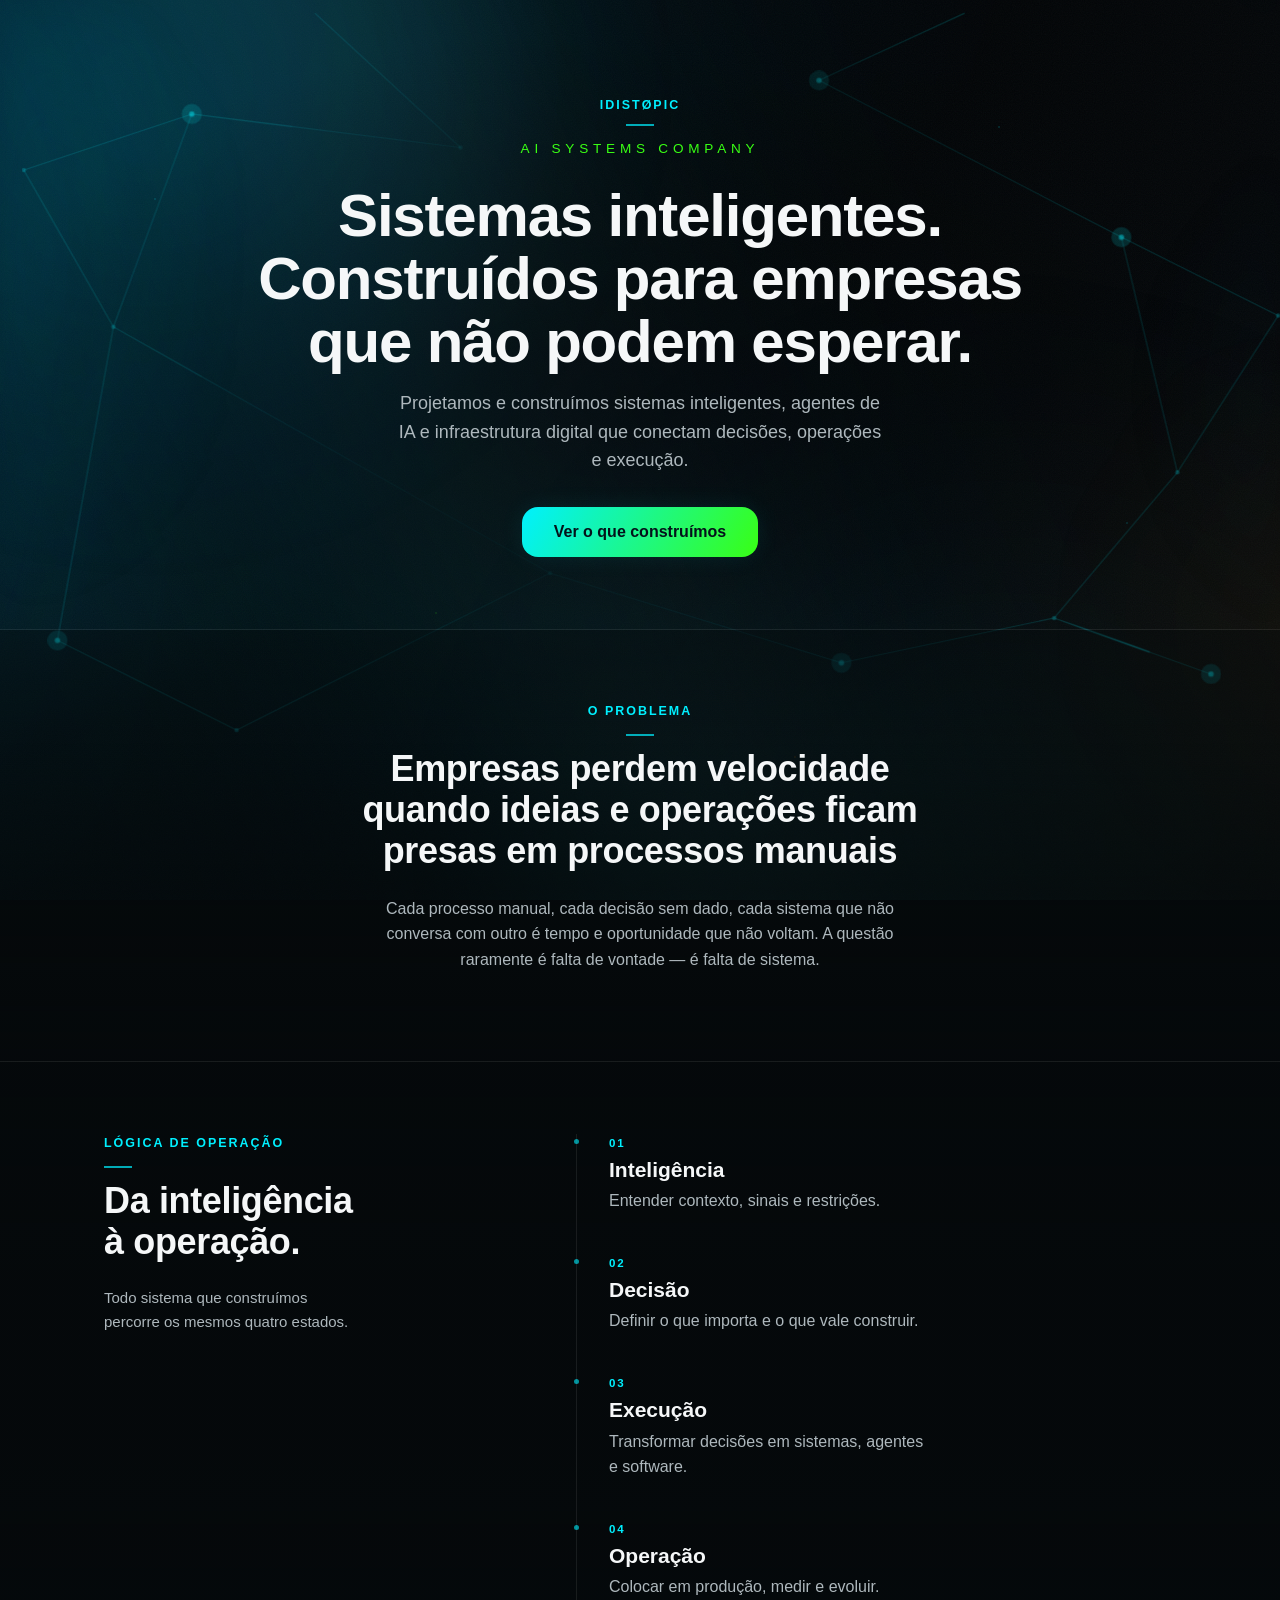
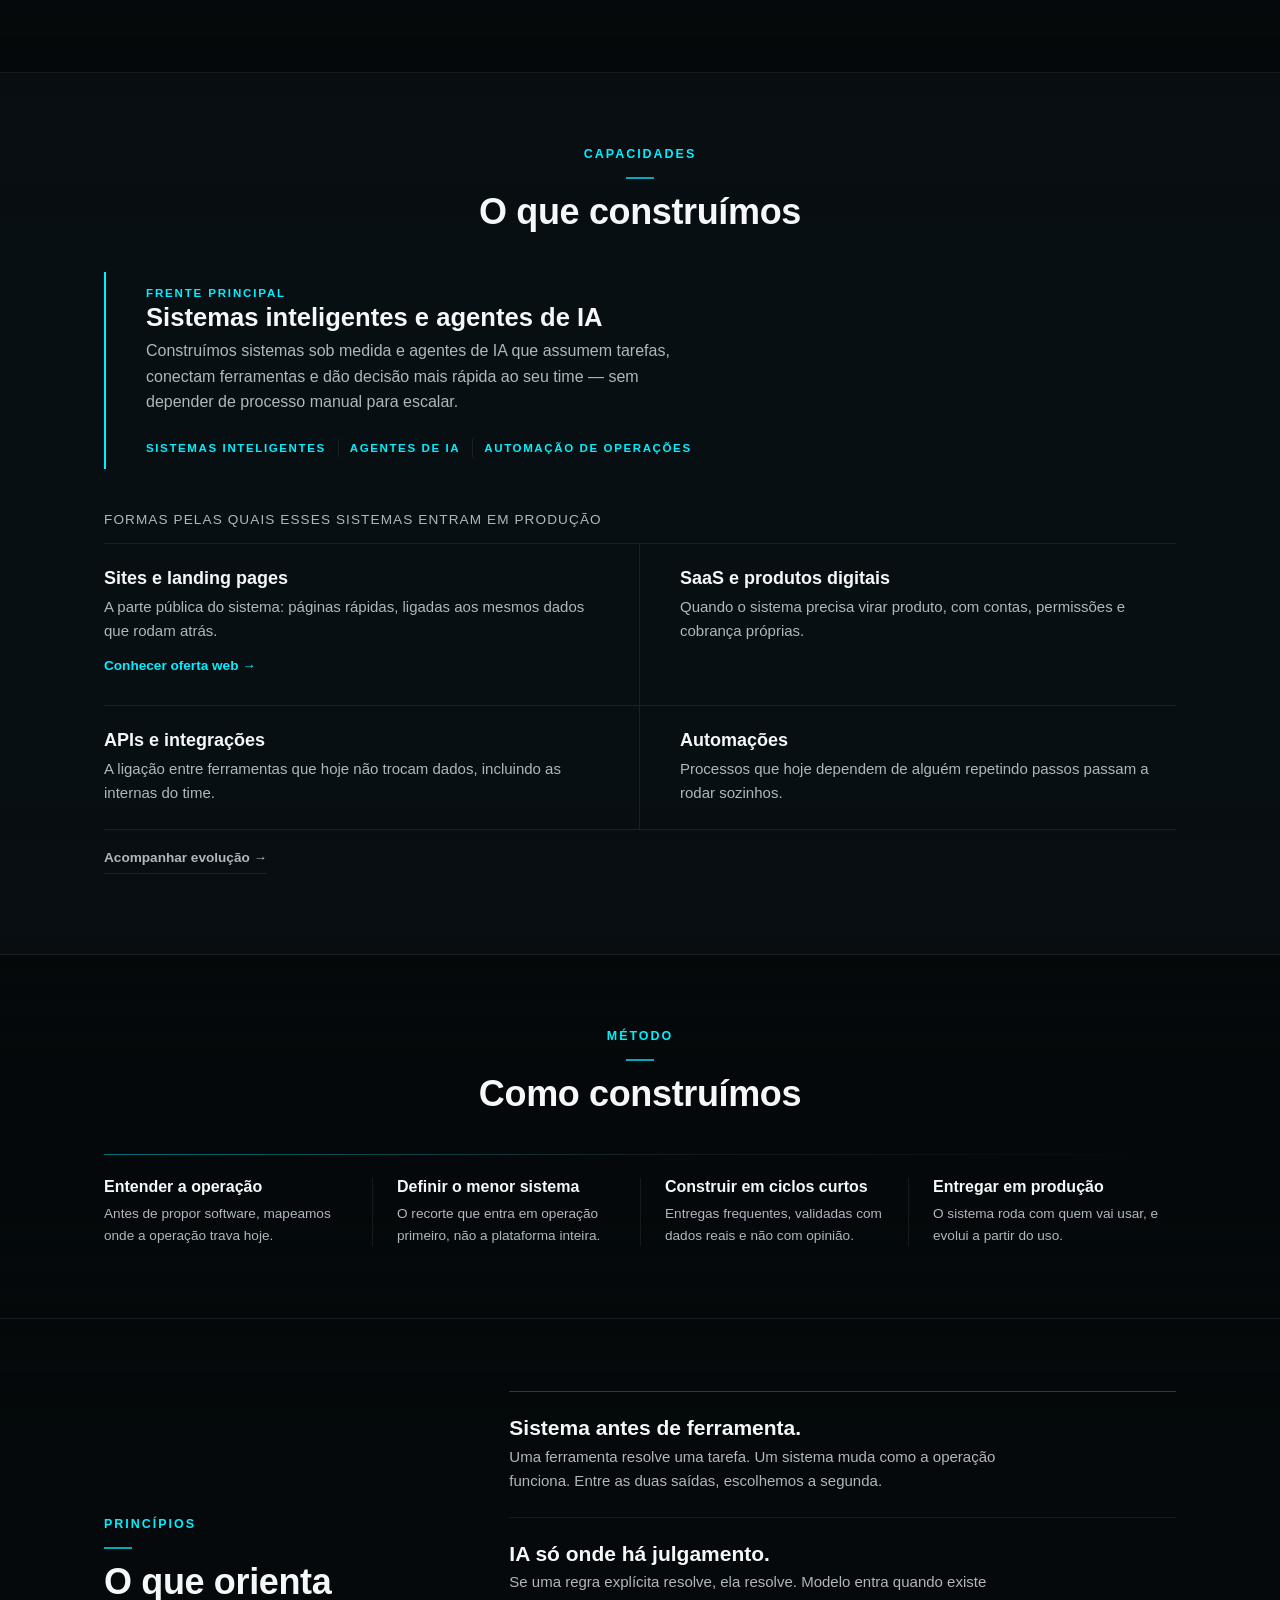
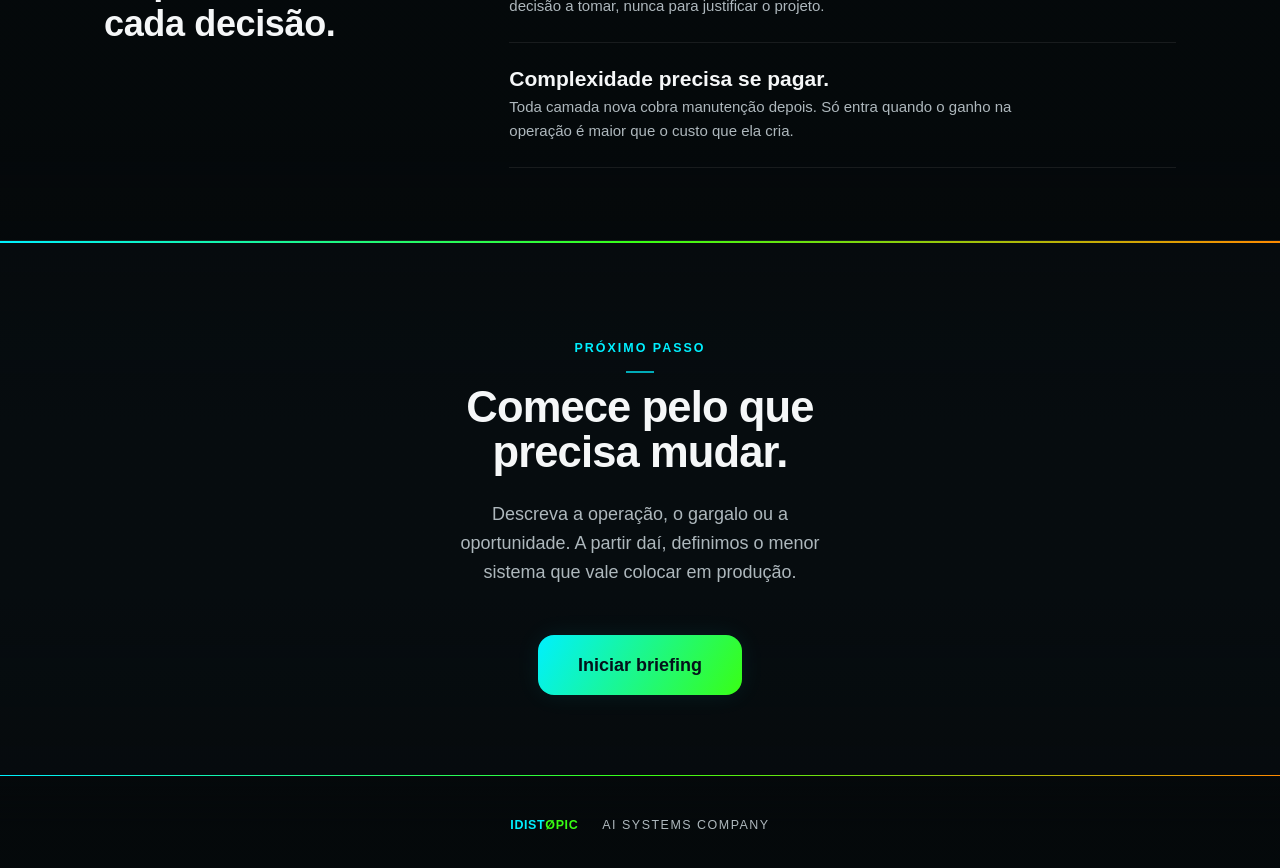
==== commit 13d89c03: "feat: add IDISTOPIC web commercial page" ====
--- a/index.html
+++ b/index.html
@@ -242,10 +242,10 @@
            de linhas cheias. Sem ícone e sem cor por item — a única cor que sobra é o
            ciano do briefing, que é a única ação real dos quatro. -->
       <div class="capacidades">
-        <a class="capacidade reveal" href="/briefing">
+        <a class="capacidade reveal" href="/web">
           <h3>Sites e landing pages</h3>
           <p>A parte pública do sistema: páginas rápidas, ligadas aos mesmos dados que rodam atrás.</p>
-          <span class="capacidade-acao">Começar briefing →</span>
+          <span class="capacidade-acao">Conhecer oferta web →</span>
         </a>
         <div class="capacidade reveal">
           <h3>SaaS e produtos digitais</h3>
